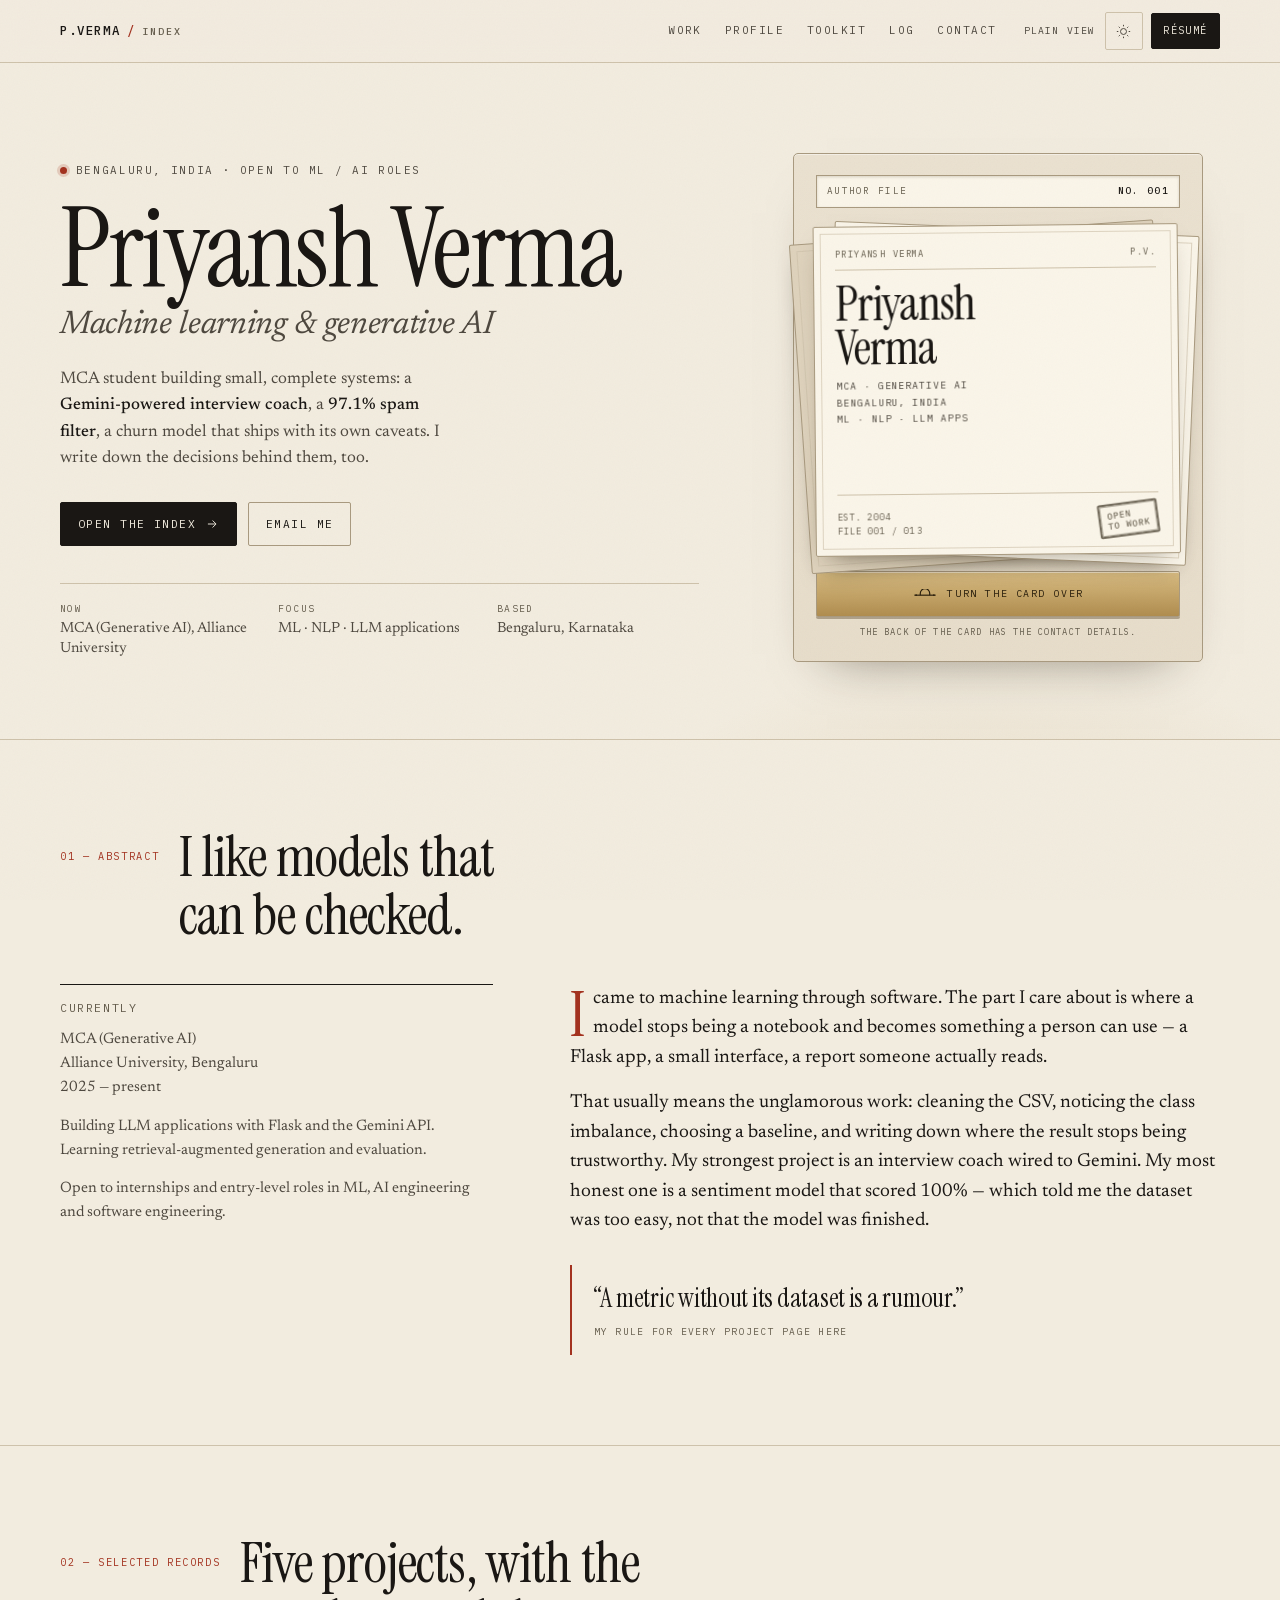
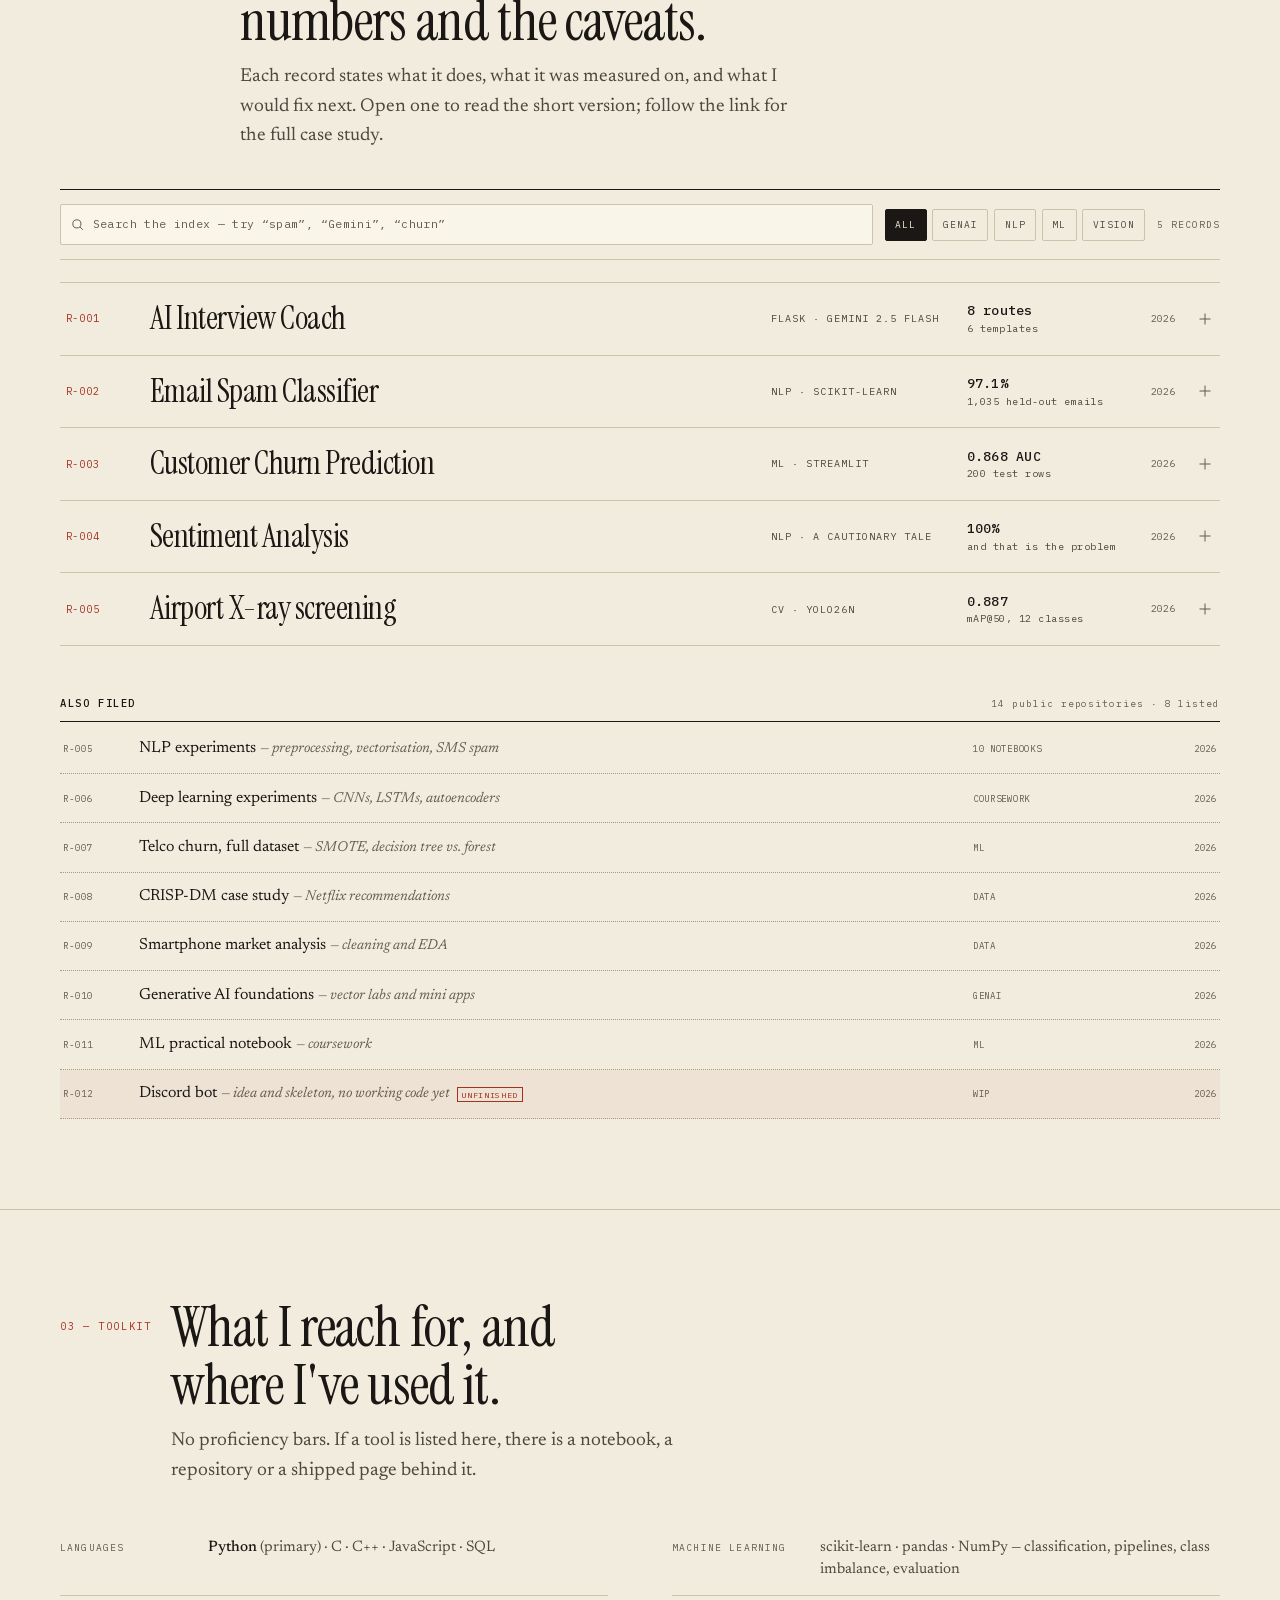
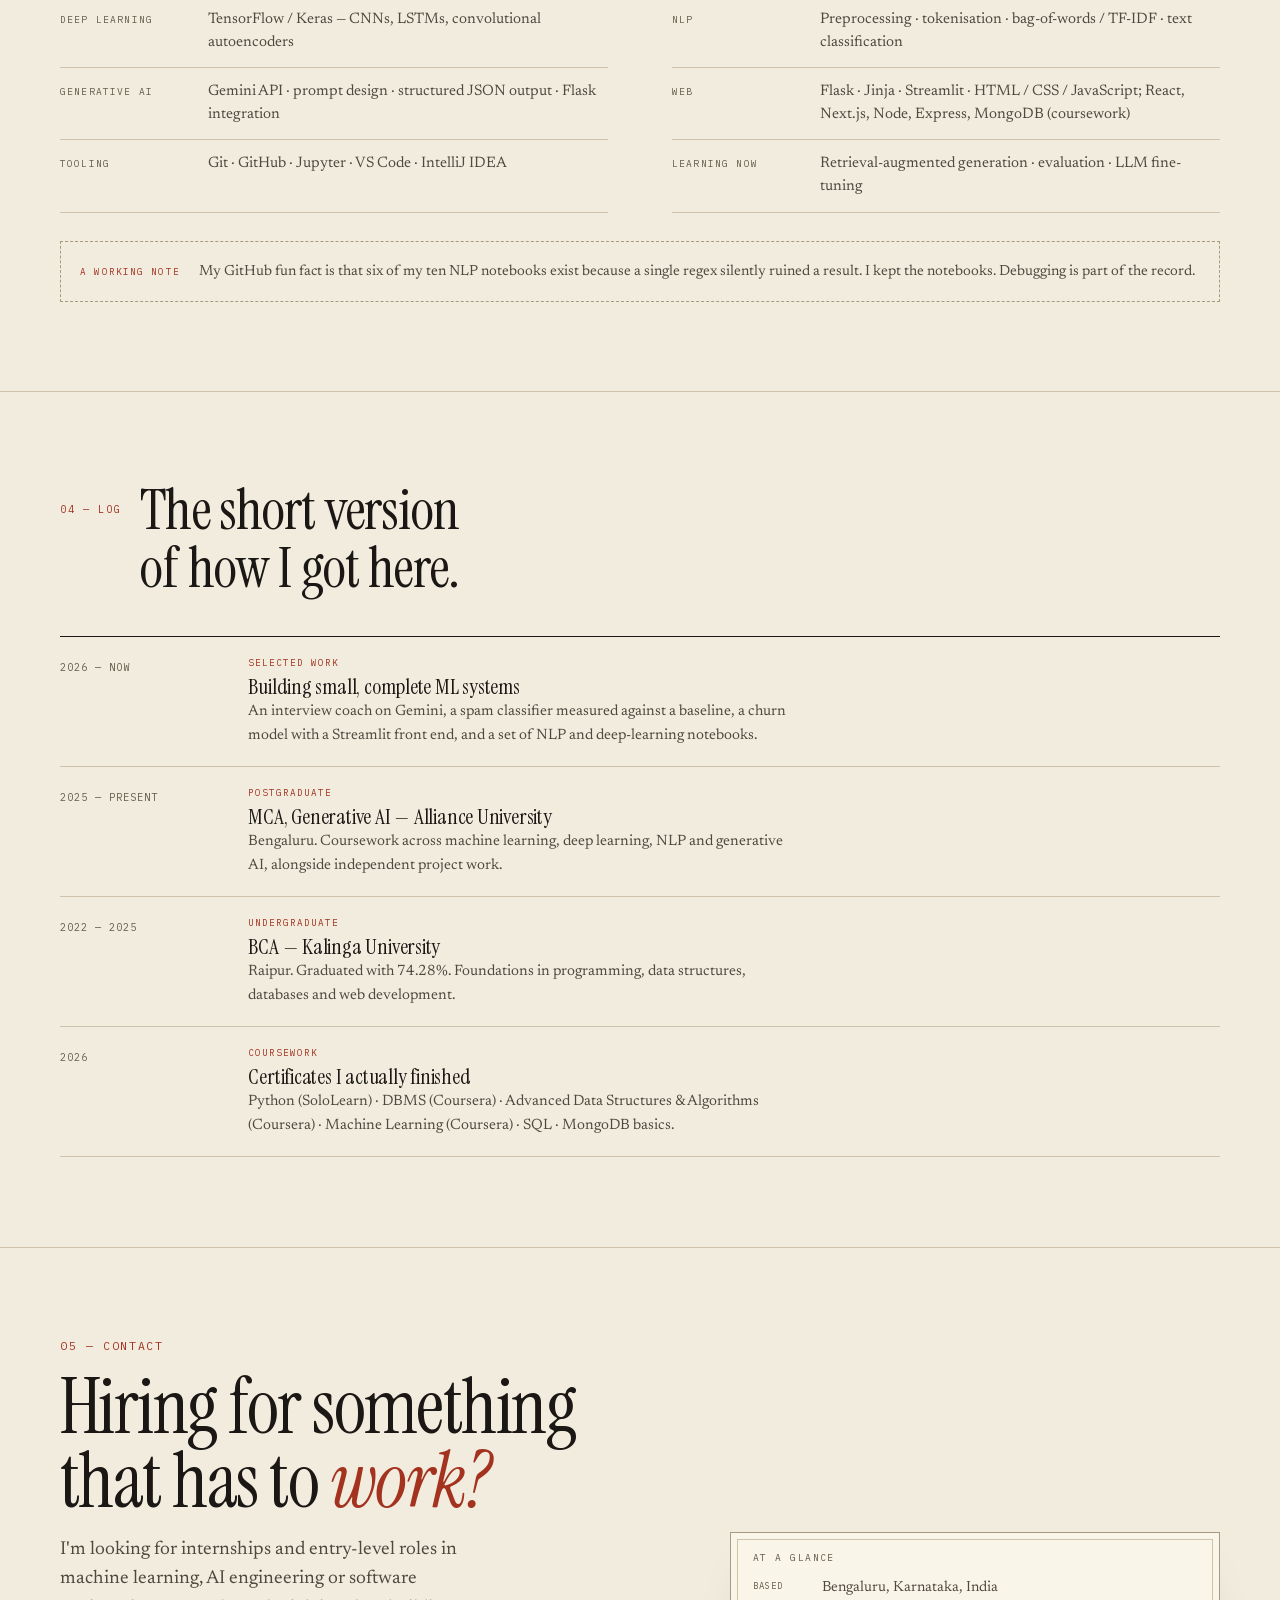
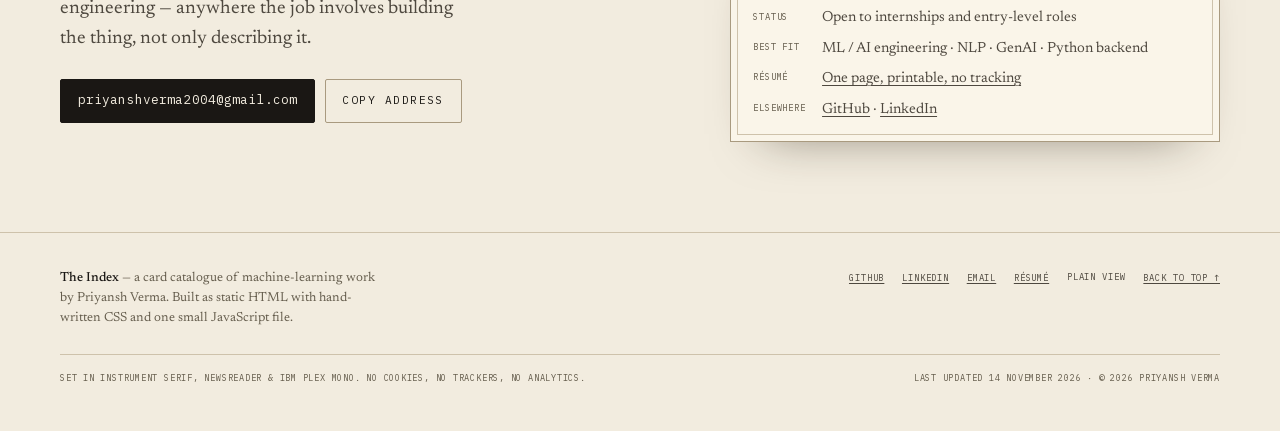
==== index.html @ ed76dad4 "Add R-005: airport X-ray screening case study" ====
<!doctype html>
<html lang="en" data-theme="paper" data-plain="false">
<head>
<meta charset="utf-8">
<meta name="viewport" content="width=device-width, initial-scale=1, viewport-fit=cover">
<title>Priyansh Verma — Machine Learning &amp; Generative AI</title>
<meta name="description" content="Priyansh Verma is an MCA (Generative AI) student in Bengaluru building ML, NLP and LLM applications — with the evidence, the baselines and the caveats.">
<link rel="canonical" href="https://priyanshverma2004.github.io/">
<meta name="robots" content="index,follow,max-image-preview:large">
<meta name="author" content="Priyansh Verma">
<meta name="theme-color" content="#f2ecdf">
<meta name="color-scheme" content="light dark">

<!-- Open Graph -->
<meta property="og:type" content="profile">
<meta property="og:site_name" content="The Index — Priyansh Verma">
<meta property="og:title" content="Priyansh Verma — Machine Learning &amp; Generative AI">
<meta property="og:description" content="An MCA (GenAI) student in Bengaluru building ML, NLP, CV and LLM applications. Five projects, with the numbers and the caveats.">
<meta property="og:url" content="https://priyanshverma2004.github.io/">
<meta property="og:image" content="https://priyanshverma2004.github.io/assets/img/og.png">
<meta property="og:image:width" content="1200">
<meta property="og:image:height" content="630">
<meta property="og:image:alt" content="A cream index card reading Priyansh Verma, machine learning and generative AI, with a red OPEN TO WORK stamp.">
<meta property="og:locale" content="en_IN">
<meta property="profile:first_name" content="Priyansh">
<meta property="profile:last_name" content="Verma">

<!-- Twitter -->
<meta name="twitter:card" content="summary_large_image">
<meta name="twitter:title" content="Priyansh Verma — Machine Learning &amp; Generative AI">
<meta name="twitter:description" content="An MCA (GenAI) student in Bengaluru building ML, NLP, CV and LLM applications. Five projects, with the numbers and the caveats.">
<meta name="twitter:image" content="https://priyanshverma2004.github.io/assets/img/og.png">
<meta name="twitter:image:alt" content="A cream index card reading Priyansh Verma, machine learning and generative AI, with a red OPEN TO WORK stamp.">

<link rel="icon" href="/favicon.svg" type="image/svg+xml">
<link rel="icon" href="/favicon.ico" sizes="32x32">
<link rel="apple-touch-icon" href="/assets/img/apple-touch-icon.png">
<link rel="manifest" href="/site.webmanifest">
<link rel="preload" href="/assets/fonts/instrument-serif.woff2" as="font" type="font/woff2" crossorigin>
<link rel="preload" href="/assets/fonts/newsreader.woff2" as="font" type="font/woff2" crossorigin>
<link rel="stylesheet" href="/assets/css/archive.css">

<script type="application/ld+json">
{
  "@context": "https://schema.org",
  "@graph": [
    {
      "@type": "Person",
      "@id": "https://priyanshverma2004.github.io/#person",
      "name": "Priyansh Verma",
      "givenName": "Priyansh",
      "familyName": "Verma",
      "url": "https://priyanshverma2004.github.io/",
      "image": "https://priyanshverma2004.github.io/assets/img/og.png",
      "email": "mailto:priyanshverma2004@gmail.com",
      "jobTitle": "Machine Learning & Generative AI Student",
      "description": "MCA (Generative AI) student at Alliance University, Bengaluru, building machine learning, NLP and LLM applications.",
      "address": {"@type": "PostalAddress", "addressLocality": "Bengaluru", "addressRegion": "Karnataka", "addressCountry": "IN"},
      "alumniOf": [
        {"@type": "CollegeOrUniversity", "name": "Alliance University"},
        {"@type": "CollegeOrUniversity", "name": "Kalinga University"}
      ],
      "knowsAbout": ["Machine Learning", "Deep Learning", "Natural Language Processing", "Generative AI", "Python", "Flask", "scikit-learn"],
      "sameAs": [
        "https://github.com/priyanshverma2004",
        "https://www.linkedin.com/in/priyansh-verma-7173572aa/"
      ]
    },
    {
      "@type": "WebSite",
      "@id": "https://priyanshverma2004.github.io/#website",
      "url": "https://priyanshverma2004.github.io/",
      "name": "The Index — Priyansh Verma",
      "description": "A card-catalogue portfolio of machine learning work by Priyansh Verma.",
      "publisher": {"@id": "https://priyanshverma2004.github.io/#person"},
      "inLanguage": "en"
    }
  ]
}
</script>
<script>
/* Open at the top. Two things used to drag a reload halfway down the page:
   the browser restoring the previous scroll position, and a leftover #work
   hash from an earlier nav click. Section anchors are navigation, not
   destinations, so the hash is dropped before first paint and scroll
   restoration is handed to us. Runs in <head> so nothing flashes. */
(function () {
  var h = window.history;
  try { if ("scrollRestoration" in h) h.scrollRestoration = "manual"; } catch (e) {}
  try {
    if (window.location.hash) h.replaceState(h.state, "", window.location.pathname + window.location.search);
  } catch (e) {}
})();
document.documentElement.classList.add('js');
</script>
</head>
<body>
<a class="skip" href="#main">Skip to content</a>
<div class="progress" aria-hidden="true"><span></span></div>

<header class="topbar">
  <div class="wrap topbar__inner">
    <a class="brand" href="/" aria-label="Priyansh Verma — home">
      <b>P.VERMA</b><span>/</span><small>INDEX</small>
    </a>
    <nav id="site-nav" aria-label="Primary">
      <a href="#work">Work</a>
      <a href="#about">Profile</a>
      <a href="#toolkit">Toolkit</a>
      <a href="#log">Log</a>
      <a href="#contact">Contact</a>
    </nav>
    <div class="topbar__actions">
      <button class="mode mono" type="button" data-plain-toggle aria-pressed="false" title="Plain, recruiter-friendly view">
        <span class="mode__label">Plain view</span>
      </button>
      <button class="iconbtn" type="button" data-theme-toggle aria-pressed="false" aria-label="Turn the lights off" title="Lights off">
        <svg viewBox="0 0 24 24" fill="none" stroke="currentColor" stroke-width="1.4" aria-hidden="true"><circle cx="12" cy="12" r="4.2"/><path d="M12 2.6v2.1M12 19.3v2.1M2.6 12h2.1M19.3 12h2.1M5.3 5.3l1.5 1.5M17.2 17.2l1.5 1.5M18.7 5.3l-1.5 1.5M6.8 17.2l-1.5 1.5"/></svg>
      </button>
      <a class="btn btn--sm" href="/resume/">Résumé</a>
      <button class="menu" type="button" aria-expanded="false" aria-controls="site-nav" aria-label="Open menu"><span></span></button>
    </div>
  </div>
</header>

<div class="plain-banner" role="status">
  <div class="wrap">
    <span>Plain view — decoration off, every record expanded.</span>
    <button type="button" data-plain-off>Back to the archive</button>
  </div>
</div>

<main id="main">

  <!-- ================= HERO ================= -->
  <section class="hero" aria-labelledby="hero-title">
    <div class="wrap hero__grid">
      <div class="hero__copy">
        <p class="eyebrow"><span class="dot" aria-hidden="true"></span>Bengaluru, India · Open to ML / AI roles</p>
        <h1 id="hero-title">
          <span class="h1__name">Priyansh Verma</span>
          <span class="h1__role">Machine learning &amp; generative AI</span>
        </h1>
        <p class="lede">MCA student building small, complete systems: a <b>Gemini-powered interview coach</b>, a <b>97.1% spam filter</b>, a churn model that ships with its own caveats. I write down the decisions behind them, too.</p>
        <div class="hero__cta">
          <a class="btn" href="#work">Open the index
            <svg viewBox="0 0 24 24" fill="none" stroke="currentColor" stroke-width="1.6" aria-hidden="true"><path d="M5 12h13M13 6l6 6-6 6"/></svg>
          </a>
          <a class="btn btn--ghost" href="mailto:priyanshverma2004@gmail.com">Email me</a>
        </div>
        <ul class="hero__facts">
          <li><span>Now</span>MCA (Generative AI), Alliance University</li>
          <li><span>Focus</span>ML · NLP · LLM applications</li>
          <li><span>Based</span>Bengaluru, Karnataka</li>
        </ul>
      </div>

      <div class="cabinet" data-drawer data-open="false">
        <div class="cabinet__label"><span>AUTHOR FILE</span><b>NO. 001</b></div>
        <button class="cabinet__handle" type="button" aria-expanded="false" aria-controls="card-back">
          <svg viewBox="0 0 44 12" fill="none" stroke="currentColor" stroke-width="2" aria-hidden="true"><path d="M4 8h36"/><circle cx="7" cy="8" r="1.4" fill="currentColor" stroke="none"/><circle cx="37" cy="8" r="1.4" fill="currentColor" stroke="none"/><path d="M14 8V5a8 8 0 0 1 16 0v3"/></svg>
          <span class="cabinet__handle-text">Turn the card over</span>
        </button>
        <div class="cards">
          <div class="card card--back" aria-hidden="true"></div>
          <div class="card card--mid" aria-hidden="true"></div>
          <article class="card card--front">
            <div class="card__flip">
              <div class="card__face card__face--front" aria-hidden="true">
                <div class="card__head"><span>PRIYANSH VERMA</span><span>P.V.</span></div>
                <div class="card__name">Priyansh<br>Verma</div>
                <div class="card__meta">MCA · Generative AI<br>Bengaluru, India<br>ML · NLP · LLM apps</div>
                <div class="card__foot">
                  <span>EST. 2004<br>FILE 001 / 013</span>
                  <span class="stamp">OPEN<br>TO WORK</span>
                </div>
              </div>
              <div class="card__face card__face--back" id="card-back" role="group" aria-label="Contact details" inert>
                <div class="card__head"><span>REVERSE SIDE</span><span>NO. 001</span></div>
                <p class="card__back-title">Say hello.</p>
                <ul class="card__back-list">
                  <li><span>Email</span><a href="mailto:priyanshverma2004@gmail.com">priyanshverma2004@gmail.com</a></li>
                  <li><span>GitHub</span><a href="https://github.com/priyanshverma2004" target="_blank" rel="noopener">github.com/priyanshverma2004</a></li>
                  <li><span>LinkedIn</span><a href="https://www.linkedin.com/in/priyansh-verma-7173572aa/" target="_blank" rel="noopener">in/priyansh-verma</a></li>
                  <li><span>Résumé</span><a href="/resume/">One page, printable</a></li>
                </ul>
                <div class="card__foot">
                  <span>BENGALURU · INDIA<br>FILE 001 / 013</span>
                  <span class="stamp">OPEN<br>TO WORK</span>
                </div>
              </div>
            </div>
          </article>
        </div>
        <p class="cabinet__hint">The back of the card has the contact details.</p>
      </div>
    </div>
  </section>

  <!-- ================= ABSTRACT ================= -->
  <section class="section" id="about" aria-labelledby="about-title">
    <div class="wrap">
      <div class="section__head">
        <p class="kicker">01 — Abstract</p>
        <div>
          <h2 id="about-title">I like models that can be checked.</h2>
        </div>
      </div>
      <div class="abstract">
        <div class="abstract__aside">
          <span class="mono">Currently</span>
          <p>MCA (Generative AI)<br>Alliance University, Bengaluru<br>2025 — present</p>
          <p style="margin-top:.9rem">Building LLM applications with Flask and the Gemini API. Learning retrieval-augmented generation and evaluation.</p>
          <p style="margin-top:.9rem">Open to internships and entry-level roles in ML, AI engineering and software engineering.</p>
        </div>
        <div class="prose">
          <p class="drop">I came to machine learning through software. The part I care about is where a model stops being a notebook and becomes something a person can use — a Flask app, a small interface, a report someone actually reads.</p>
          <p>That usually means the unglamorous work: cleaning the CSV, noticing the class imbalance, choosing a baseline, and writing down where the result stops being trustworthy. My strongest project is an interview coach wired to Gemini. My most honest one is a sentiment model that scored 100% — which told me the dataset was too easy, not that the model was finished.</p>
          <blockquote class="pull">“A metric without its dataset is a rumour.”<cite>My rule for every project page here</cite></blockquote>
        </div>
      </div>
    </div>
  </section>

  <!-- ================= WORK ================= -->
  <section class="section" id="work" aria-labelledby="work-title">
    <div class="wrap">
      <div class="section__head">
        <p class="kicker">02 — Selected records</p>
        <div>
          <h2 id="work-title">Five projects, with the numbers and the caveats.</h2>
          <p>Each record states what it does, what it was measured on, and what I would fix next. Open one to read the short version; follow the link for the full case study.</p>
        </div>
      </div>

      <div class="index-tools" data-tools>
        <label class="search">
          <svg viewBox="0 0 24 24" fill="none" stroke="currentColor" stroke-width="1.6" aria-hidden="true"><circle cx="11" cy="11" r="6.5"/><path d="M16 16l4.5 4.5"/></svg>
          <span class="sr-only">Search the index</span>
          <input type="search" placeholder="Search the index — try “spam”, “Gemini”, “churn”" data-search autocomplete="off">
        </label>
        <div class="chips" role="group" aria-label="Filter records">
          <button class="chip" type="button" data-filter="all" aria-pressed="true">All</button>
          <button class="chip" type="button" data-filter="genai" aria-pressed="false">GenAI</button>
          <button class="chip" type="button" data-filter="nlp" aria-pressed="false">NLP</button>
          <button class="chip" type="button" data-filter="ml" aria-pressed="false">ML</button>
          <button class="chip" type="button" data-filter="vision" aria-pressed="false">Vision</button>
        </div>
        <p class="count" data-count aria-live="polite">4 records</p>
      </div>

      <div class="records">
        <!-- R-001 -->
        <details class="record" id="r-001" data-tags="genai nlp flask python llm gemini">
          <summary>
            <span class="record__no">R-001</span>
            <span class="record__title">AI Interview Coach</span>
            <span class="record__role">Flask · Gemini 2.5 Flash</span>
            <span class="record__metric"><b>8 routes</b>6 templates</span>
            <span class="record__year">2026</span>
            <span class="record__chev" aria-hidden="true"></span>
          </summary>
          <div class="record__body">
            <div class="record__text">
              <p>A mock-interview app that adapts to the role, the job description and the candidate's résumé. Gemini writes the questions, scores each answer on communication, technical accuracy and problem solving, and the app turns the session into a report you can revisit.</p>
              <dl class="spec">
                <dt>Role</dt><dd>Solo build — interface, backend, prompts</dd>
                <dt>Stack</dt><dd>Python · Flask · Gemini API · Jinja · Chart.js</dd>
                <dt>Evidence</dt><dd>8 routes, 6 templates, 4 service modules; each report persisted as JSON</dd>
                <dt>Status</dt><dd>Runs locally with a Gemini key; no public demo</dd>
              </dl>
              <ul class="bullets">
                <li>Kept interview state server-side so a page refresh does not lose the session.</li>
                <li>Added a mock mode that returns canned questions when no API key is present, so the interface can be reviewed without credentials.</li>
                <li>Enforced question order and saved every report to disk — the dashboard is a file listing, not a database.</li>
              </ul>
              <p class="small muted" style="margin-top:.9rem">Honest limitation: flat JSON files do not scale and there is no authentication. It is a complete demo, not a multi-user product.</p>
              <p class="links">
                <a href="https://github.com/priyanshverma2004/interviewer-coach" target="_blank" rel="noopener">Repository <svg viewBox="0 0 24 24" fill="none" stroke="currentColor" stroke-width="1.6" aria-hidden="true"><path d="M7 17L17 7M9 7h8v8"/></svg></a>
                <a href="/work/interviewer-coach/">Full record →</a>
              </p>
            </div>
            <figure class="plate" data-caption="FIG. 01 — SESSION FLOW">
              <svg viewBox="0 0 400 280" aria-hidden="true">
                <rect x="28" y="22" width="344" height="236" rx="3" stroke="currentColor" fill="none"/>
                <path d="M28 54h344" stroke="currentColor"/>
                <circle cx="44" cy="38" r="2.6" fill="currentColor"/><circle cx="54" cy="38" r="2.6" fill="currentColor"/><circle cx="64" cy="38" r="2.6" fill="currentColor"/>
                <rect x="48" y="76" width="186" height="52" rx="2" stroke="currentColor" fill="none"/>
                <path d="M60 90h104M60 101h146M60 112h84" stroke="currentColor"/>
                <rect x="48" y="140" width="186" height="44" rx="2" stroke="currentColor" fill="none" stroke-dasharray="4 4"/>
                <path d="M60 154h128M60 165h96" stroke="currentColor"/>
                <rect x="48" y="196" width="86" height="26" rx="2" fill="currentColor" opacity=".9"/>
                <text x="61" y="213" font-size="7" fill="#f2ecdf" stroke="none">NEXT Q →</text>
                <path d="M254 76v146" stroke="currentColor" stroke-dasharray="2 4"/>
                <text x="268" y="84" font-size="7" stroke="none">SCORE</text>
                <rect x="268" y="94" width="82" height="8" fill="currentColor" opacity=".18"/>
                <rect x="268" y="94" width="60" height="8" fill="currentColor"/>
                <rect x="268" y="112" width="82" height="8" fill="currentColor" opacity=".18"/>
                <rect x="268" y="112" width="44" height="8" fill="currentColor"/>
                <rect x="268" y="130" width="82" height="8" fill="currentColor" opacity=".18"/>
                <rect x="268" y="130" width="70" height="8" fill="currentColor"/>
                <text x="268" y="170" font-size="22" font-family="Georgia,serif" stroke="none">78<tspan font-size="9" font-family="monospace"> / 100</tspan></text>
                <text x="268" y="190" font-size="5.4" stroke="none">COMMUNICATION · TECHNICAL · LOGIC</text>
                <path d="M268 204h82" stroke="currentColor"/>
                <text x="268" y="220" font-size="6" stroke="none">REPORT SAVED AS JSON</text>
              </svg>
            </figure>
          </div>
        </details>

        <!-- R-002 -->
        <details class="record" id="r-002" data-tags="nlp ml python scikit-learn text classification">
          <summary>
            <span class="record__no">R-002</span>
            <span class="record__title">Email Spam Classifier</span>
            <span class="record__role">NLP · scikit-learn</span>
            <span class="record__metric"><b>97.1%</b>1,035 held-out emails</span>
            <span class="record__year">2026</span>
            <span class="record__chev" aria-hidden="true"></span>
          </summary>
          <div class="record__body">
            <div class="record__text">
              <p>A text classifier that separates ham from spam with a bag-of-words representation and Multinomial Naive Bayes. The interesting part was not the model; it was measuring it against a baseline and reporting the class that matters.</p>
              <dl class="spec">
                <dt>Data</dt><dd>5,171 labelled emails — 3,672 ham, 1,499 spam</dd>
                <dt>Split</dt><dd>80 / 20 at random_state 42 — 1,035 emails held out</dd>
                <dt>Baseline</dt><dd>Predict the majority class: 71.7% (742 / 1,035)</dd>
                <dt>Result</dt><dd>97.1% accuracy; spam precision 0.95, recall 0.95, F1 0.95</dd>
              </dl>
              <ul class="bullets">
                <li>Kept the model deliberately simple, so a later TF-IDF or SVM version has something real to beat.</li>
                <li>Reported per-class precision and recall, because missing spam and flagging a genuine email have different costs.</li>
                <li>Noted the dataset's Enron-era vocabulary: this model learned 2001 spam, not 2026 spam.</li>
              </ul>
              <p class="links">
                <a href="https://github.com/priyanshverma2004/email_spam" target="_blank" rel="noopener">Repository <svg viewBox="0 0 24 24" fill="none" stroke="currentColor" stroke-width="1.6" aria-hidden="true"><path d="M7 17L17 7M9 7h8v8"/></svg></a>
                <a href="/work/email-spam/">Full record →</a>
              </p>
            </div>
            <figure class="plate" data-caption="FIG. 02 — CONFUSION, IN ONE PAGE">
              <svg viewBox="0 0 400 280" aria-hidden="true">
                <rect x="40" y="62" width="168" height="132" rx="2" stroke="currentColor" fill="none"/>
                <path d="M40 62l84 62 84-62" stroke="currentColor" fill="none"/>
                <path d="M40 194l64-50M208 194l-64-50" stroke="currentColor" opacity=".45"/>
                <circle cx="278" cy="76" r="36" stroke="currentColor" fill="none" stroke-dasharray="3 3"/>
                <text x="278" y="74" font-size="15" font-family="Georgia,serif" text-anchor="middle" stroke="none">97.1%</text>
                <text x="278" y="88" font-size="5.5" text-anchor="middle" stroke="none">ACCURACY</text>
                <text x="232" y="138" font-size="6" text-anchor="start" stroke="none">BASELINE 71.0</text>
                <rect x="232" y="148" width="68" height="5" fill="currentColor" opacity=".2"/>
                <rect x="232" y="148" width="48" height="5" fill="currentColor"/>
                <text x="232" y="170" font-size="6" stroke="none">HAM F1 .98</text>
                <rect x="232" y="178" width="68" height="5" fill="currentColor" opacity=".2"/>
                <rect x="232" y="178" width="46" height="5" fill="currentColor"/>
                <text x="232" y="200" font-size="6" stroke="none">SPAM F1 .95</text>
                <text x="40" y="32" font-size="7" stroke="none">5,171 EMAILS · 1,035 HELD OUT</text>
                <path d="M40 222h168" stroke="currentColor"/>
                <text x="40" y="240" font-size="5.6" stroke="none">COUNTVECTORIZER → MULTINOMIAL NB</text>
              </svg>
            </figure>
          </div>
        </details>

        <!-- R-003 -->
        <details class="record" id="r-003" data-tags="ml python scikit-learn streamlit data churn">
          <summary>
            <span class="record__no">R-003</span>
            <span class="record__title">Customer Churn Prediction</span>
            <span class="record__role">ML · Streamlit</span>
            <span class="record__metric"><b>0.868 AUC</b>200 test rows</span>
            <span class="record__year">2026</span>
            <span class="record__chev" aria-hidden="true"></span>
          </summary>
          <div class="record__body">
            <div class="record__text">
              <p>A churn classifier with a small Streamlit front end: ten customer fields in, churn probability out. I compared a linear baseline with a random forest and selected on ROC-AUC, because the classes are not balanced.</p>
              <dl class="spec">
                <dt>Data</dt><dd>1,000 Telco-format customer records</dd>
                <dt>Models</dt><dd>Logistic regression vs. random forest (200 trees, max depth 10)</dd>
                <dt>Test</dt><dd>200 held-out rows, 20% split</dd>
                <dt>Result</dt><dd>Random forest 0.868 ROC-AUC, 0.79 accuracy; logistic 0.859</dd>
              </dl>
              <ul class="bullets">
                <li>Wrapped preprocessing and model in one scikit-learn Pipeline, so training and serving cannot drift apart.</li>
                <li>Chose AUC over accuracy because a model that always predicts “stays” can still look plausible.</li>
                <li>Kept the caveat visible: 200 test rows means the interval around that AUC is wide.</li>
              </ul>
              <p class="links">
                <a href="https://github.com/priyanshverma2004/Custo_churn_pred_prj" target="_blank" rel="noopener">Repository <svg viewBox="0 0 24 24" fill="none" stroke="currentColor" stroke-width="1.6" aria-hidden="true"><path d="M7 17L17 7M9 7h8v8"/></svg></a>
                <a href="/work/churn/">Full record →</a>
              </p>
            </div>
            <figure class="plate" data-caption="FIG. 03 — WHO LEAVES">
              <svg viewBox="0 0 400 280" aria-hidden="true">
                <text x="28" y="30" font-size="6.5" stroke="none">TENURE → CHURN RISK</text>
                <path d="M40 204h310M40 204V70" stroke="currentColor"/>
                <path d="M40 96c62 6 78 28 104 54s48 30 76 34 72 8 118 16" stroke="currentColor" fill="none" stroke-dasharray="4 4"/>
                <path d="M40 110c58 10 92 34 118 54s66 22 118 24 70 2 74 2" stroke="currentColor" fill="none"/>
                <g>
                  <circle cx="94" cy="132" r="10" stroke="currentColor" fill="none"/><path d="M80 158c2-10 7-14 14-14s12 4 14 14" stroke="currentColor" fill="none"/>
                  <circle cx="152" cy="132" r="10" stroke="currentColor" fill="none"/><path d="M138 158c2-10 7-14 14-14s12 4 14 14" stroke="currentColor" fill="none"/>
                  <circle cx="210" cy="132" r="10" stroke="currentColor" fill="none"/><path d="M196 158c2-10 7-14 14-14s12 4 14 14" stroke="currentColor" fill="none"/>
                  <circle cx="278" cy="132" r="10" stroke="currentColor" fill="none" stroke-dasharray="3 3"/><path d="M264 158c2-10 7-14 14-14s12 4 14 14" stroke="currentColor" fill="none" stroke-dasharray="3 3"/>
                  <path d="M292 118l18-16" stroke="currentColor"/>
                  <text x="306" y="100" font-size="6" stroke="none">CHURN</text>
                </g>
                <rect x="40" y="224" width="120" height="26" fill="currentColor" opacity=".08"/>
                <text x="50" y="240" font-size="7" stroke="none">AUC 0.868</text>
                <text x="174" y="240" font-size="6" stroke="none">RANDOM FOREST · N=200</text>
              </svg>
            </figure>
          </div>
        </details>

        <!-- R-004 -->
        <details class="record" id="r-004" data-tags="nlp ml python streamlit sentiment">
          <summary>
            <span class="record__no">R-004</span>
            <span class="record__title">Sentiment Analysis</span>
            <span class="record__role">NLP · a cautionary tale</span>
            <span class="record__metric"><b>100%</b>and that is the problem</span>
            <span class="record__year">2026</span>
            <span class="record__chev" aria-hidden="true"></span>
          </summary>
          <div class="record__body">
            <div class="record__text">
              <p>A sentiment classifier trained on 1,000 synthetic reviews. Logistic regression and Naive Bayes both scored 100% on the held-out set. That result is the most useful thing in the repository: it says the dataset was too easy, not that the model is finished.</p>
              <dl class="spec">
                <dt>Data</dt><dd>1,000 synthetic positive / negative reviews</dd>
                <dt>Models</dt><dd>Logistic regression and Multinomial Naive Bayes</dd>
                <dt>Result</dt><dd>1.00 accuracy for both on 200 test rows</dd>
                <dt>Read</dt><dd>A suspicious score — likely template overlap between splits</dd>
              </dl>
              <ul class="bullets">
                <li>Published the result as-is instead of quietly replacing it with a friendlier number.</li>
                <li>Wrote down the next check: a harder, real review set with neutral examples and negation.</li>
                <li>Kept the Streamlit demo small so the model can be swapped in one file.</li>
              </ul>
              <p class="links">
                <a href="https://github.com/priyanshverma2004/Sentiment_Analysis_prj" target="_blank" rel="noopener">Repository <svg viewBox="0 0 24 24" fill="none" stroke="currentColor" stroke-width="1.6" aria-hidden="true"><path d="M7 17L17 7M9 7h8v8"/></svg></a>
              </p>
            </div>
            <figure class="plate" data-caption="FIG. 04 — TOO GOOD TO BE TRUE">
              <svg viewBox="0 0 400 280" aria-hidden="true">
                <path d="M34 62h170a10 10 0 0 1 10 10v62a10 10 0 0 1-10 10H84l-24 20v-20H34a10 10 0 0 1-10-10V72a10 10 0 0 1 10-10Z" stroke="currentColor" fill="none"/>
                <text x="52" y="96" font-size="26" font-family="Georgia,serif" stroke="none">+</text>
                <path d="M80 102h90M80 116h64" stroke="currentColor"/>
                <path d="M236 112h112a10 10 0 0 1 10 10v52a10 10 0 0 1-10 10h-26v18l-22-18h-64a10 10 0 0 1-10-10v-52a10 10 0 0 1 10-10Z" stroke="currentColor" fill="none"/>
                <text x="252" y="146" font-size="26" font-family="Georgia,serif" stroke="none">−</text>
                <path d="M280 152h50M280 166h34" stroke="currentColor"/>
                <path d="M34 214h332" stroke="currentColor"/>
                <text x="34" y="240" font-size="9" font-family="Georgia,serif" stroke="none">1.00 accuracy</text>
                <text x="34" y="258" font-size="6" stroke="none">SYNTHETIC DATA · 200 TEST ROWS · BOTH MODELS</text>
                <text x="300" y="240" font-size="6" stroke="none">SUSPICIOUS</text>
                <path d="M300 246l72 0" stroke="currentColor" stroke-dasharray="2 3"/>
              </svg>
            </figure>
          </div>
        </details>
      </div>

      <p class="small muted" data-empty hidden style="padding:1.2rem 0">No records match that search. <button type="button" data-clear style="text-decoration:underline">Clear it</button>.</p>

      <!-- R-005 -->
      <details class="record" id="r-005" data-tags="ml cv vision yolo pytorch object detection">
        <summary>
          <span class="record__no">R-005</span>
          <span class="record__title">Airport X-ray screening</span>
          <span class="record__role">CV · YOLO26n</span>
          <span class="record__metric"><b>0.887</b>mAP@50, 12 classes</span>
          <span class="record__year">2026</span>
          <span class="record__chev" aria-hidden="true"></span>
        </summary>
        <div class="record__body">
          <div class="record__text">
            <p>A YOLO26n detector for 12 prohibited-item classes in X-ray baggage images, trained twice — once with every augmentation disabled, once with the full policy — so the effect of augmentation is measured instead of assumed.</p>
            <dl class="spec">
              <dt>Data</dt><dd>13,728 X-ray images — 10,982 train / 1,373 val / 1,373 test, 12 classes</dd>
              <dt>Baseline</dt><dd>YOLO26n, 30 epochs, no augmentation: mAP@50 0.796, recall 0.734</dd>
              <dt>Augmented</dt><dd>Same model and epochs, full augmentation: mAP@50 0.887, recall 0.813</dd>
              <dt>Status</dt><dd>Weights and dataset not committed; Streamlit demo runs locally</dd>
            </dl>
            <ul class="bullets">
              <li>Measured the augmentation instead of assuming it: +9.0 mAP@50 and +7.9 recall points on the same validation set.</li>
              <li>Reported per-class numbers honestly: HandCuffs at 0.981 mAP@50, Knife at 0.757 and 0.60 recall.</li>
              <li>Exposed a confidence threshold in the Streamlit app so a screener can trade recall for false alarms without retraining.</li>
            </ul>
            <p class="small muted" style="margin-top:.9rem">Honest limitation: validation metrics only, a batch-size confound (8 vs. 4) between the two runs, a single training run, and no deployed demo. It is a measured improvement on one benchmark, not a deployment case.</p>
            <p class="links">
              <a href="https://github.com/priyanshverma2004/airport-baggage-screening" target="_blank" rel="noopener">Repository <svg viewBox="0 0 24 24" fill="none" stroke="currentColor" stroke-width="1.6" aria-hidden="true"><path d="M7 17L17 7M9 7h8v8"/></svg></a>
              <a href="/work/airport-baggage-screening/">Full record →</a>
            </p>
          </div>
          <figure class="plate" data-caption="FIG. 05 — BASELINE VS. AUGMENTED">
            <svg viewBox="0 0 400 280" aria-hidden="true">
              <rect x="28" y="22" width="344" height="236" rx="3" stroke="currentColor" fill="none"/>
              <path d="M28 54h344" stroke="currentColor"/>
              <circle cx="44" cy="38" r="2.6" fill="currentColor"/><circle cx="54" cy="38" r="2.6" fill="currentColor"/><circle cx="64" cy="38" r="2.6" fill="currentColor"/>
              <text x="40" y="86" font-size="7" stroke="none">mAP@50</text>
              <rect x="40" y="96" width="60" height="12" fill="currentColor" opacity=".25"/>
              <rect x="40" y="96" width="48" height="12" fill="currentColor"/>
              <text x="106" y="106" font-size="7" stroke="none">0.796</text>
              <rect x="40" y="116" width="60" height="12" fill="currentColor" opacity=".25"/>
              <rect x="40" y="116" width="53" height="12" fill="currentColor"/>
              <text x="106" y="126" font-size="7" stroke="none">0.887</text>
              <text x="40" y="150" font-size="7" stroke="none">RECALL</text>
              <rect x="40" y="160" width="60" height="12" fill="currentColor" opacity=".25"/>
              <rect x="40" y="160" width="44" height="12" fill="currentColor"/>
              <text x="106" y="170" font-size="7" stroke="none">0.734</text>
              <rect x="40" y="180" width="60" height="12" fill="currentColor" opacity=".25"/>
              <rect x="40" y="180" width="49" height="12" fill="currentColor"/>
              <text x="106" y="190" font-size="7" stroke="none">0.813</text>
              <text x="200" y="90" font-size="9" font-family="Georgia,serif" stroke="none">+9.0 pts</text>
              <text x="200" y="104" font-size="6" stroke="none">mAP@50</text>
              <text x="200" y="160" font-size="9" font-family="Georgia,serif" stroke="none">+7.9 pts</text>
              <text x="200" y="174" font-size="6" stroke="none">RECALL</text>
              <text x="290" y="90" font-size="7" stroke="none">12 CLASSES</text>
              <text x="290" y="104" font-size="6" stroke="none">GUN · KNIFE · LIGHTER</text>
              <text x="290" y="118" font-size="6" stroke="none">SCISSORS · HAMMER</text>
              <text x="290" y="150" font-size="7" stroke="none">13,728 IMAGES</text>
              <text x="290" y="164" font-size="6" stroke="none">80 / 10 / 10 SPLIT</text>
              <text x="290" y="190" font-size="6" stroke="none">VAL METRICS ONLY</text>
            </svg>
          </figure>
        </div>
      </details>

      <!-- Also filed -->
      <div class="also">
        <div class="also__head">
          <h3>Also filed</h3>
          <span>14 public repositories · 8 listed</span>
        </div>
        <ul class="archive-list">
          <li><a class="archive-row" href="https://github.com/priyanshverma2004/NLP_Exps" target="_blank" rel="noopener">
            <span class="id">R-005</span><span class="name">NLP experiments <em>— preprocessing, vectorisation, SMS spam</em></span><span class="kind">10 notebooks</span><span class="yr">2026</span></a></li>
          <li><a class="archive-row" href="https://github.com/priyanshverma2004/DL_exps-" target="_blank" rel="noopener">
            <span class="id">R-006</span><span class="name">Deep learning experiments <em>— CNNs, LSTMs, autoencoders</em></span><span class="kind">Coursework</span><span class="yr">2026</span></a></li>
          <li><a class="archive-row" href="https://github.com/priyanshverma2004/ML_mini_prj" target="_blank" rel="noopener">
            <span class="id">R-007</span><span class="name">Telco churn, full dataset <em>— SMOTE, decision tree vs. forest</em></span><span class="kind">ML</span><span class="yr">2026</span></a></li>
          <li><a class="archive-row" href="https://github.com/priyanshverma2004/CRISP-DM-Case-Study-on-Netflix-s-Recommendation" target="_blank" rel="noopener">
            <span class="id">R-008</span><span class="name">CRISP-DM case study <em>— Netflix recommendations</em></span><span class="kind">Data</span><span class="yr">2026</span></a></li>
          <li><a class="archive-row" href="https://github.com/priyanshverma2004/Assignment-2-ADS" target="_blank" rel="noopener">
            <span class="id">R-009</span><span class="name">Smartphone market analysis <em>— cleaning and EDA</em></span><span class="kind">Data</span><span class="yr">2026</span></a></li>
          <li><a class="archive-row" href="https://github.com/priyanshverma2004/PriyanshVerma-gen-ai-foundations." target="_blank" rel="noopener">
            <span class="id">R-010</span><span class="name">Generative AI foundations <em>— vector labs and mini apps</em></span><span class="kind">GenAI</span><span class="yr">2026</span></a></li>
          <li><a class="archive-row" href="https://github.com/priyanshverma2004/MLTP" target="_blank" rel="noopener">
            <span class="id">R-011</span><span class="name">ML practical notebook <em>— coursework</em></span><span class="kind">ML</span><span class="yr">2026</span></a></li>
          <li><a class="archive-row archive-row--note" href="https://github.com/priyanshverma2004/Discord_Bot" target="_blank" rel="noopener">
            <span class="id">R-012</span><span class="name">Discord bot <em>— idea and skeleton, no working code yet</em><span class="noteflag">unfinished</span></span><span class="kind">WIP</span><span class="yr">2026</span></a></li>
        </ul>
      </div>
    </div>
  </section>

  <!-- ================= TOOLKIT ================= -->
  <section class="section" id="toolkit" aria-labelledby="toolkit-title">
    <div class="wrap">
      <div class="section__head">
        <p class="kicker">03 — Toolkit</p>
        <div>
          <h2 id="toolkit-title">What I reach for, and where I've used it.</h2>
          <p>No proficiency bars. If a tool is listed here, there is a notebook, a repository or a shipped page behind it.</p>
        </div>
      </div>
      <dl class="toolkit">
        <div class="tool"><dt>Languages</dt><dd><b>Python</b> (primary) · C · C++ · JavaScript · SQL</dd></div>
        <div class="tool"><dt>Machine learning</dt><dd>scikit-learn · pandas · NumPy — classification, pipelines, class imbalance, evaluation</dd></div>
        <div class="tool"><dt>Deep learning</dt><dd>TensorFlow / Keras — CNNs, LSTMs, convolutional autoencoders</dd></div>
        <div class="tool"><dt>NLP</dt><dd>Preprocessing · tokenisation · bag-of-words / TF-IDF · text classification</dd></div>
        <div class="tool"><dt>Generative AI</dt><dd>Gemini API · prompt design · structured JSON output · Flask integration</dd></div>
        <div class="tool"><dt>Web</dt><dd>Flask · Jinja · Streamlit · HTML / CSS / JavaScript; React, Next.js, Node, Express, MongoDB (coursework)</dd></div>
        <div class="tool"><dt>Tooling</dt><dd>Git · GitHub · Jupyter · VS Code · IntelliJ IDEA</dd></div>
        <div class="tool"><dt>Learning now</dt><dd>Retrieval-augmented generation · evaluation · LLM fine-tuning</dd></div>
      </dl>
      <div class="learning">
        <span>A working note</span>
        <p>My GitHub fun fact is that six of my ten NLP notebooks exist because a single regex silently ruined a result. I kept the notebooks. Debugging is part of the record.</p>
      </div>
    </div>
  </section>

  <!-- ================= LOG ================= -->
  <section class="section" id="log" aria-labelledby="log-title">
    <div class="wrap">
      <div class="section__head">
        <p class="kicker">04 — Log</p>
        <div>
          <h2 id="log-title">The short version of how I got here.</h2>
        </div>
      </div>
      <ol class="log">
        <li class="log__item">
          <span class="log__when">2026 — now</span>
          <div class="log__what">
            <span class="where">Selected work</span>
            <h3>Building small, complete ML systems</h3>
            <p>An interview coach on Gemini, a spam classifier measured against a baseline, a churn model with a Streamlit front end, and a set of NLP and deep-learning notebooks.</p>
          </div>
        </li>
        <li class="log__item">
          <span class="log__when">2025 — present</span>
          <div class="log__what">
            <span class="where">Postgraduate</span>
            <h3>MCA, Generative AI — Alliance University</h3>
            <p>Bengaluru. Coursework across machine learning, deep learning, NLP and generative AI, alongside independent project work.</p>
          </div>
        </li>
        <li class="log__item">
          <span class="log__when">2022 — 2025</span>
          <div class="log__what">
            <span class="where">Undergraduate</span>
            <h3>BCA — Kalinga University</h3>
            <p>Raipur. Graduated with 74.28%. Foundations in programming, data structures, databases and web development.</p>
          </div>
        </li>
        <li class="log__item">
          <span class="log__when">2026</span>
          <div class="log__what">
            <span class="where">Coursework</span>
            <h3>Certificates I actually finished</h3>
            <p>Python (SoloLearn) · DBMS (Coursera) · Advanced Data Structures &amp; Algorithms (Coursera) · Machine Learning (Coursera) · SQL · MongoDB basics.</p>
          </div>
        </li>
      </ol>
    </div>
  </section>

  <!-- ================= CONTACT ================= -->
  <section class="section contact" id="contact" aria-labelledby="contact-title">
    <div class="wrap contact__grid">
      <div>
        <p class="kicker mono" style="color:var(--stamp);margin-bottom:1rem">05 — Contact</p>
        <h2 id="contact-title">Hiring for something that has to <em>work?</em></h2>
        <div class="contact__body">
          <p>I'm looking for internships and entry-level roles in machine learning, AI engineering or software engineering — anywhere the job involves building the thing, not only describing it.</p>
        </div>
        <div class="contact__links">
          <a class="btn btn--mail" href="mailto:priyanshverma2004@gmail.com">priyanshverma2004@gmail.com</a>
          <button class="btn btn--ghost" type="button" data-copy="priyanshverma2004@gmail.com">Copy address</button>
        </div>
        <p class="copied" data-copy-status aria-live="polite" style="margin-top:.6rem"></p>
      </div>
      <div class="contact__card">
        <h3>At a glance</h3>
        <dl>
          <dt>Based</dt><dd>Bengaluru, Karnataka, India</dd>
          <dt>Status</dt><dd>Open to internships and entry-level roles</dd>
          <dt>Best fit</dt><dd>ML / AI engineering · NLP · GenAI · Python backend</dd>
          <dt>Résumé</dt><dd><a href="/resume/">One page, printable, no tracking</a></dd>
          <dt>Elsewhere</dt><dd><a href="https://github.com/priyanshverma2004" target="_blank" rel="noopener">GitHub</a> · <a href="https://www.linkedin.com/in/priyansh-verma-7173572aa/" target="_blank" rel="noopener">LinkedIn</a></dd>
        </dl>
      </div>
    </div>
  </section>
</main>

<footer class="footer">
  <div class="wrap">
    <div class="footer__grid">
      <p><b style="font-weight:500;color:var(--ink)">The Index</b> — a card catalogue of machine-learning work by Priyansh Verma. Built as static HTML with hand-written CSS and one small JavaScript file.</p>
      <div class="footer__meta">
        <a href="https://github.com/priyanshverma2004" target="_blank" rel="noopener">GitHub</a>
        <a href="https://www.linkedin.com/in/priyansh-verma-7173572aa/" target="_blank" rel="noopener">LinkedIn</a>
        <a href="mailto:priyanshverma2004@gmail.com">Email</a>
        <a href="/resume/">Résumé</a>
        <button type="button" data-plain-toggle aria-pressed="false">Plain view</button>
        <a href="#main">Back to top ↑</a>
      </div>
    </div>
    <div class="colophon">
      <span>Set in Instrument Serif, Newsreader &amp; IBM Plex Mono. No cookies, no trackers, no analytics.</span>
      <span>Last updated 14 November 2026 · © 2026 Priyansh Verma</span>
    </div>
  </div>
</footer>

<script src="/assets/js/archive.js" defer></script>
</body>
</html>
---- assets/css/archive.css ----
/* ==========================================================================
   THE INDEX — Priyansh Verma
   A card-catalogue portfolio. Static HTML, no build step.
   ========================================================================== */

/* ---------- Fonts (self-hosted, latin subset) ---------- */
@font-face{font-family:"Instrument Serif";src:url("../fonts/instrument-serif.woff2") format("woff2");font-weight:400;font-style:normal;font-display:swap}
@font-face{font-family:"Instrument Serif";src:url("../fonts/instrument-serif-italic.woff2") format("woff2");font-weight:400;font-style:italic;font-display:swap}
@font-face{font-family:"Newsreader";src:url("../fonts/newsreader.woff2") format("woff2");font-weight:400 500;font-style:normal;font-display:swap}
@font-face{font-family:"Newsreader";src:url("../fonts/newsreader-italic.woff2") format("woff2");font-weight:400;font-style:italic;font-display:swap}
@font-face{font-family:"IBM Plex Mono";src:url("../fonts/plex-mono-400.woff2") format("woff2");font-weight:400;font-style:normal;font-display:swap}
@font-face{font-family:"IBM Plex Mono";src:url("../fonts/plex-mono-500.woff2") format("woff2");font-weight:500;font-style:normal;font-display:swap}

/* ---------- Tokens ---------- */
:root{
  --paper:#f2ecdf;
  --paper-2:#eae1d0;
  --paper-3:#dfd3bd;
  --card:#faf5e9;
  --ink:#1a1714;
  --ink-2:#4e483f;
  --ink-3:#655d4d;
  --rule:#cec2ab;
  --rule-strong:#a99a7f;
  --stamp:#a3321f;
  --stamp-soft:#c0553f;
  --tab:#2f4a3b;
  --brass:#b08d4f;
  --brass-hi:#d9bd82;
  --shadow:0 26px 50px -34px rgba(43,33,18,.55);
  --shadow-lg:0 48px 90px -50px rgba(43,33,18,.65);
  --serif:"Instrument Serif",Georgia,"Times New Roman",serif;
  --body:"Newsreader",Georgia,"Times New Roman",serif;
  --mono:"IBM Plex Mono",ui-monospace,SFMono-Regular,Menlo,monospace;
  --wrap:1160px;
  --gutter:clamp(1.15rem,4vw,2.75rem);
  --ease:cubic-bezier(.2,.7,.2,1);
}

[data-theme="night"]{
  --paper:#161411;
  --paper-2:#1d1a16;
  --paper-3:#272219;
  --card:#211d18;
  --ink:#f0e8d8;
  --ink-2:#c0b5a2;
  --ink-3:#9c9180;
  --rule:#3b352b;
  --rule-strong:#5b5141;
  --stamp:#e06a4f;
  --stamp-soft:#c9563e;
  --tab:#8fb69d;
  --brass:#a9864a;
  --brass-hi:#c9ab72;
  --shadow:0 26px 50px -34px rgba(0,0,0,.8);
  --shadow-lg:0 48px 90px -50px rgba(0,0,0,.9);
}

/* ---------- Reset ---------- */
*,*::before,*::after{box-sizing:border-box}
*{margin:0}
html{-webkit-text-size-adjust:100%;scroll-behavior:smooth}
body{
  min-height:100vh;
  background:var(--paper);
  color:var(--ink);
  font-family:var(--body);
  font-size:clamp(1.02rem,.55vw + .88rem,1.17rem);
  line-height:1.58;
  font-optical-sizing:auto;
  text-rendering:optimizeLegibility;
  -webkit-font-smoothing:antialiased;
  overflow-x:hidden;
}
img,svg{display:block;max-width:100%}
button,input{font:inherit;color:inherit}
button{background:none;border:0;cursor:pointer}
a{color:inherit;text-decoration-thickness:.06em;text-underline-offset:.18em}
a:hover{text-decoration-color:var(--stamp)}
:target{scroll-margin-top:6rem}

[data-theme="night"] .stamp{color:#ef8a6e;opacity:1}
::selection{background:var(--stamp);color:var(--paper)}

/* paper grain */
body::before{
  content:"";position:fixed;inset:0;z-index:9999;pointer-events:none;
  opacity:.035;mix-blend-mode:multiply;
  background-image:url("data:image/svg+xml,%3Csvg xmlns='http://www.w3.org/2000/svg' width='180' height='180'%3E%3Cfilter id='n'%3E%3CfeTurbulence type='fractalNoise' baseFrequency='.82' numOctaves='3' stitchTiles='stitch'/%3E%3C/filter%3E%3Crect width='100%25' height='100%25' filter='url(%23n)'/%3E%3C/svg%3E");
}
[data-theme="night"] body::before{mix-blend-mode:screen;opacity:.045}

/* ---------- Type ---------- */
h1,h2,h3,h4{font-weight:400;line-height:1.02;text-wrap:balance}
h2{font-family:var(--serif);font-size:clamp(2.15rem,4.6vw,3.55rem);letter-spacing:-.015em}
h3{font-family:var(--serif);font-size:clamp(1.5rem,2.4vw,1.95rem);letter-spacing:-.01em}
p{text-wrap:pretty}
.display{font-family:var(--serif);font-weight:400;letter-spacing:-.02em;line-height:.94}
em,.it{font-style:italic}
.mono{font-family:var(--mono);font-size:.72rem;letter-spacing:.14em;text-transform:uppercase;font-weight:400}
.muted{color:var(--ink-3)}
.small{font-size:.9rem;line-height:1.5}

/* ---------- Layout ---------- */
.wrap{width:min(100% - 2*var(--gutter),var(--wrap));margin-inline:auto}
.skip{
  position:absolute;left:1rem;top:-100px;z-index:10000;
  background:var(--ink);color:var(--paper);padding:.7rem 1rem;
  font-family:var(--mono);font-size:.75rem;text-transform:uppercase;letter-spacing:.12em;
  transition:top .18s ease;
}
.skip:focus{top:1rem}

/* focus */
:where(a,button,summary,input,[tabindex]):focus-visible{
  outline:2px solid var(--stamp);
  outline-offset:3px;
  border-radius:1px;
}

.sr-only{
  position:absolute;width:1px;height:1px;padding:0;margin:-1px;
  overflow:hidden;clip:rect(0 0 0 0);white-space:nowrap;border:0;
}

/* ---------- Reading progress ---------- */
.progress{position:fixed;inset:0 0 auto;height:2px;z-index:120;background:transparent}
.progress span{display:block;height:100%;width:0;background:var(--stamp);transition:width .1s linear}

/* ---------- Top bar ---------- */
.topbar{
  position:sticky;top:0;z-index:100;
  background:color-mix(in srgb,var(--paper) 90%,transparent);
  backdrop-filter:saturate(1.1) blur(10px);
  border-bottom:1px solid var(--rule);
}
.topbar__inner{
  display:flex;align-items:center;gap:clamp(.8rem,2vw,1.6rem);
  min-height:62px;
}
.brand{
  display:inline-flex;align-items:baseline;gap:.42rem;
  font-family:var(--mono);font-size:.78rem;font-weight:500;
  letter-spacing:.13em;text-decoration:none;white-space:nowrap;
}
.brand b{font-weight:500;letter-spacing:.13em}
.brand span{color:var(--stamp)}
.brand small{font-size:.62rem;letter-spacing:.18em;color:var(--ink-3)}
.topbar nav{display:flex;align-items:center;gap:clamp(.9rem,1.8vw,1.5rem);margin-left:auto}
.topbar nav a{
  font-family:var(--mono);font-size:.69rem;letter-spacing:.13em;text-transform:uppercase;
  text-decoration:none;color:var(--ink-2);padding:.35rem 0;position:relative;
}
.topbar nav a::after{
  content:"";position:absolute;left:0;right:0;bottom:-2px;height:1px;
  background:var(--stamp);transform:scaleX(0);transform-origin:left;
  transition:transform .25s var(--ease);
}
.topbar nav a:hover{color:var(--ink)}
.topbar nav a:hover::after,.topbar nav a[aria-current="true"]::after{transform:scaleX(1)}
.topbar nav a[aria-current="true"]{color:var(--ink)}
.topbar__actions{display:flex;align-items:center;gap:.5rem}
.iconbtn{
  width:38px;height:38px;display:inline-grid;place-items:center;
  border:1px solid var(--rule);border-radius:2px;color:var(--ink-2);
  background:transparent;transition:border-color .2s,color .2s,background .2s;
}
.iconbtn:hover{border-color:var(--rule-strong);color:var(--ink);background:var(--paper-2)}
.iconbtn svg{width:17px;height:17px}
.menu{display:none}
html:not(.js) .menu,html:not(.js) [data-theme-toggle],html:not(.js) .mode,html:not(.js) [data-plain-toggle]{display:none!important}

/* buttons */
.btn{
  display:inline-flex;align-items:center;justify-content:center;gap:.55rem;
  font-family:var(--mono);font-size:.7rem;letter-spacing:.13em;text-transform:uppercase;
  padding:.78rem 1.05rem;min-height:44px;
  border:1px solid var(--ink);background:var(--ink);color:var(--paper);
  text-decoration:none;border-radius:2px;line-height:1;
  transition:transform .18s var(--ease),background .18s,color .18s,border-color .18s;
}
.btn:hover{background:var(--stamp);border-color:var(--stamp);color:#fff;transform:translateY(-1px)}
.btn--ghost{background:transparent;color:var(--ink);border-color:var(--rule-strong)}
.btn--ghost:hover{background:var(--paper-2);color:var(--ink);border-color:var(--ink)}
.btn--sm{min-height:36px;padding:.5rem .72rem;font-size:.64rem}
.btn svg{width:14px;height:14px}
.btn--mail{text-transform:none;letter-spacing:.01em;font-family:var(--mono);font-size:clamp(.67rem,1.5vw,.8rem)}
.mode{
  font-size:.61rem;letter-spacing:.12em;color:var(--ink-2);white-space:nowrap;
  padding:.4rem .1rem;border-bottom:1px solid transparent;min-height:32px;
  transition:color .18s,border-color .18s;
}
.mode:hover{color:var(--ink);border-color:var(--ink)}
.mode[aria-pressed="true"]{color:var(--stamp);border-color:var(--stamp)}
.mode[aria-pressed="true"]::before{
  content:"";display:inline-block;width:5px;height:5px;border-radius:50%;
  background:currentColor;margin-right:.45rem;vertical-align:.08em;
}
code{
  font-family:var(--mono);font-size:.82em;letter-spacing:0;
  background:color-mix(in srgb,var(--paper-3) 55%,transparent);
  padding:.08em .28em;border-radius:2px;
}
pre code{background:none;padding:0;font-size:1em}

/* ---------- Hero ---------- */
.hero{
  position:relative;
  padding-block:clamp(3rem,7vw,6.2rem) clamp(3rem,6vw,5.5rem);
  border-bottom:1px solid var(--rule);
  overflow:hidden;
}
.hero::after{
  content:"";position:absolute;inset:auto -10% -55% 45%;height:70%;
  background:radial-gradient(ellipse at center,color-mix(in srgb,var(--brass) 16%,transparent),transparent 65%);
  pointer-events:none;
}
.hero__grid{
  display:grid;grid-template-columns:minmax(0,1.18fr) minmax(300px,.82fr);
  gap:clamp(2.5rem,6vw,5rem);align-items:center;
}
.hero__copy{position:relative;z-index:1}
.eyebrow{
  display:inline-flex;align-items:center;gap:.55rem;
  font-family:var(--mono);font-size:.68rem;letter-spacing:.15em;text-transform:uppercase;
  color:var(--ink-2);margin-bottom:1.25rem;
}
.dot{width:7px;height:7px;border-radius:50%;background:var(--stamp);box-shadow:0 0 0 3px color-mix(in srgb,var(--stamp) 18%,transparent)}
.hero h1{margin-bottom:1.3rem}
.h1__name{display:block;font-family:var(--serif);font-size:clamp(3.2rem,8.6vw,7.1rem);line-height:.9;letter-spacing:-.025em}
.h1__role{
  display:block;margin-top:.55rem;
  font-family:var(--body);font-style:italic;font-weight:400;
  font-size:clamp(1.35rem,2.8vw,2.05rem);line-height:1.15;
  color:var(--ink-2);letter-spacing:-.01em;
}
.lede{max-width:40ch;color:var(--ink-2);font-size:clamp(1.05rem,1.2vw,1.18rem)}
.lede b{color:var(--ink);font-weight:500}
.hero__cta{display:flex;flex-wrap:wrap;gap:.7rem;margin-top:1.9rem}
.hero__facts{
  display:grid;grid-template-columns:repeat(3,minmax(0,1fr));
  gap:1rem;margin-top:2.3rem;padding-top:1.15rem;
  border-top:1px solid var(--rule);list-style:none;padding-left:0;
}
.hero__facts li{font-size:.92rem;line-height:1.35;color:var(--ink-2)}
.hero__facts span{
  display:block;font-family:var(--mono);font-size:.6rem;letter-spacing:.15em;
  text-transform:uppercase;color:var(--ink-3);margin-bottom:.25rem;
}

/* ---------- Cabinet / author card ---------- */
.cabinet{
  position:relative;justify-self:center;width:min(100%,410px);
  display:flex;flex-direction:column;
  padding:1.35rem;border:1px solid var(--rule-strong);border-radius:5px;
  background:linear-gradient(180deg,var(--paper-2),color-mix(in srgb,var(--paper-2) 70%,var(--paper-3)));
  box-shadow:var(--shadow),inset 0 1px 0 color-mix(in srgb,#fff 45%,transparent);
}
.cabinet__label{order:0;
  display:flex;justify-content:space-between;align-items:center;gap:.5rem;
  border:1px solid var(--rule-strong);
  background:var(--card);
  padding:.5rem .65rem;margin-bottom:1.05rem;
  box-shadow:inset 0 1px 3px rgba(59,44,20,.18);
  font-family:var(--mono);font-size:.58rem;letter-spacing:.14em;text-transform:uppercase;color:var(--ink-3);
}
.cabinet__label b{color:var(--ink);font-weight:500}
.cards{position:relative;height:330px;perspective:900px;order:1}
.card{
  position:absolute;inset:0;
  background:var(--card);
  border:1px solid var(--rule-strong);border-radius:2px;
  box-shadow:0 10px 24px -14px rgba(40,30,12,.5);
  padding:1.25rem 1.3rem 1.1rem;
  transform-origin:50% 100%;
  transition:transform .55s var(--ease),opacity .4s,box-shadow .4s;
}
.card::after{
  content:"";position:absolute;inset:6px;border:1px solid color-mix(in srgb,var(--rule) 65%,transparent);
  pointer-events:none;
}
.card--back{transform:rotate(-4deg) translate(-5px,6px);background:var(--paper-3)}
.card--mid{transform:rotate(2.4deg) translate(5px,3px)}
.card--front{transform:rotate(-.6deg);background:none;border:0;box-shadow:none;padding:0}
.card--front::after{display:none}
.card__flip{
  position:absolute;inset:0;
  transform-style:preserve-3d;
  transition:transform .62s var(--ease);
}
.cabinet[data-open="true"] .card__flip{transform:rotateY(180deg)}
.card__face{
  position:absolute;inset:0;display:flex;flex-direction:column;
  background:var(--card);border:1px solid var(--rule-strong);border-radius:2px;
  box-shadow:0 10px 24px -14px rgba(40,30,12,.5);
  padding:1.25rem 1.3rem 1.1rem;overflow:hidden;
  backface-visibility:hidden;-webkit-backface-visibility:hidden;
}
.card__face::after{
  content:"";position:absolute;inset:6px;
  border:1px solid color-mix(in srgb,var(--rule) 65%,transparent);
  pointer-events:none;
}
.card__face--back{transform:rotateY(180deg);visibility:hidden;transition:visibility 0s linear .55s}
.cabinet[data-open="true"] .card__face--back{visibility:visible;transition-delay:0s}
.card__back-title{
  font-family:var(--serif);font-size:clamp(1.9rem,3.4vw,2.25rem);
  line-height:.95;letter-spacing:-.02em;margin:.6rem 0 .1rem;
}
.card__back-list{list-style:none;padding:0;margin:.55rem 0 0;display:grid;gap:.35rem}
.card__back-list li{
  display:grid;grid-template-columns:58px minmax(0,1fr);gap:.55rem;align-items:baseline;
  border-bottom:1px dotted var(--rule);padding-bottom:.32rem;
}
.card__back-list span{
  font-family:var(--mono);font-size:.5rem;letter-spacing:.13em;text-transform:uppercase;color:var(--ink-3);
}
.card__back-list a{
  font-family:var(--mono);font-size:.6rem;letter-spacing:.01em;line-height:1.45;
  text-decoration:none;border-bottom:1px solid var(--rule-strong);
  overflow-wrap:anywhere;
}
.card__back-list a:hover{color:var(--stamp);border-color:var(--stamp)}
.cabinet[data-open="true"] .card--back{transform:rotate(-5.5deg) translate(-8px,16px)}
.cabinet[data-open="true"] .card--mid{transform:rotate(4.2deg) translate(8px,10px)}
.cabinet[data-open="true"] .card--front{transform:rotate(0) translateY(-14px) scale(1.015);box-shadow:var(--shadow-lg)}
.card__head{display:flex;justify-content:space-between;align-items:center;gap:.5rem;border-bottom:1px solid var(--rule);padding-bottom:.5rem}
.card__head span{font-family:var(--mono);font-size:.56rem;letter-spacing:.16em;text-transform:uppercase;color:var(--ink-3)}
.card__name{font-family:var(--serif);font-size:clamp(2.4rem,4.4vw,3rem);line-height:.92;letter-spacing:-.02em;margin:.75rem 0 .5rem}
.card__meta{font-family:var(--mono);font-size:.6rem;letter-spacing:.1em;text-transform:uppercase;color:var(--ink-2);line-height:1.7}
.card__foot{
  position:absolute;left:1.3rem;right:1.3rem;bottom:1.05rem;
  display:flex;justify-content:space-between;align-items:flex-end;gap:.6rem;
  border-top:1px solid var(--rule);padding-top:.6rem;
}
.card__foot span{font-family:var(--mono);font-size:.55rem;letter-spacing:.12em;text-transform:uppercase;color:var(--ink-3)}
.stamp{
  display:inline-block;color:var(--stamp);
  border:2px solid currentColor;border-radius:2px;
  padding:.3rem .42rem;transform:rotate(-7deg);
  font-family:var(--mono);font-size:.55rem;line-height:1.15;letter-spacing:.12em;
  text-transform:uppercase;font-weight:500;opacity:.92;
  box-shadow:inset 0 0 0 1px color-mix(in srgb,currentColor 55%,transparent);
}
.cabinet__handle{
  order:2;width:100%;margin-top:1rem;min-height:46px;
  display:flex;align-items:center;justify-content:center;gap:.6rem;
  border:1px solid var(--rule-strong);border-radius:2px;
  background:linear-gradient(180deg,var(--brass-hi),var(--brass));
  color:#2a1f0d;font-family:var(--mono);font-size:.62rem;letter-spacing:.16em;text-transform:uppercase;
  box-shadow:inset 0 1px 0 rgba(255,255,255,.5),0 2px 0 rgba(70,50,20,.35);
  transition:filter .2s,transform .1s;
}
.cabinet__handle:hover{filter:brightness(1.05)}
.cabinet__handle:active{transform:translateY(1px);box-shadow:inset 0 1px 0 rgba(255,255,255,.4)}
.cabinet__handle svg{width:26px;height:10px}
.cabinet__hint{
  order:3;text-align:center;margin-top:.55rem;font-family:var(--mono);
  font-size:.55rem;letter-spacing:.13em;text-transform:uppercase;color:var(--ink-3);
}
html:not(.js) .cabinet__handle,html:not(.js) .cabinet__hint{display:none}

/* ---------- Sections ---------- */
.section{padding-block:clamp(3.6rem,7vw,6.4rem);border-bottom:1px solid var(--rule);position:relative}
.section--tight{padding-block:clamp(2.8rem,5vw,4.2rem)}
.section__head{display:flex;align-items:flex-start;gap:1.2rem;margin-bottom:clamp(1.8rem,3vw,2.7rem)}
.section__head .kicker{
  font-family:var(--mono);font-size:.64rem;letter-spacing:.16em;text-transform:uppercase;
  color:var(--stamp);padding-top:.55rem;white-space:nowrap;
}
.section__head h2{max-width:22ch}
.section__head p{max-width:52ch;color:var(--ink-2);margin-top:.7rem}
.section__intro{display:grid;grid-template-columns:1fr .9fr;gap:clamp(1.5rem,5vw,4rem);align-items:end}

/* ---------- Abstract ---------- */
.abstract{display:grid;grid-template-columns:minmax(0,.8fr) minmax(0,1.2fr);gap:clamp(2rem,6vw,5rem)}
.abstract__aside{border-top:1px solid var(--ink);padding-top:.9rem}
.abstract__aside .mono{display:block;color:var(--ink-3);margin-bottom:.7rem}
.abstract__aside p{font-size:.95rem;color:var(--ink-2)}
.prose p+p{margin-top:1rem}
.prose .drop::first-letter{
  float:left;font-family:var(--serif);font-size:3.35em;line-height:.78;
  padding:.12em .12em 0 0;color:var(--stamp);
}
.pull{
  margin:1.8rem 0 0;padding:1.1rem 0 1.1rem 1.35rem;
  border-left:2px solid var(--stamp);
  font-family:var(--serif);font-size:clamp(1.3rem,2.1vw,1.65rem);line-height:1.22;letter-spacing:-.01em;
}
.pull cite{display:block;margin-top:.7rem;font-family:var(--mono);font-style:normal;font-size:.6rem;letter-spacing:.13em;text-transform:uppercase;color:var(--ink-3)}

/* ---------- Index tools ---------- */
.index-tools{
  display:flex;flex-wrap:wrap;align-items:center;gap:.75rem;
  padding:.85rem 0;border-top:1px solid var(--ink);border-bottom:1px solid var(--rule);
  margin-bottom:1.4rem;
}
.index-tools[hidden]{display:none}
html:not(.js) .index-tools{display:none}
.search{
  display:flex;align-items:center;gap:.5rem;flex:1 1 250px;
  border:1px solid var(--rule);background:var(--card);padding:.1rem .55rem;border-radius:2px;
}
.search svg{width:15px;height:15px;color:var(--ink-3);flex:none}
.search input{
  border:0;background:transparent;width:100%;padding:.55rem 0;
  font-family:var(--mono);font-size:.72rem;letter-spacing:.04em;
}
.search input::placeholder{color:var(--ink-3);letter-spacing:.03em}
.search input:focus{outline:none}
.search:focus-within{border-color:var(--ink);box-shadow:0 0 0 1px var(--ink)}
.chips{display:flex;flex-wrap:wrap;gap:.35rem}
.chip{
  font-family:var(--mono);font-size:.6rem;letter-spacing:.1em;text-transform:uppercase;
  padding:.42rem .6rem;border:1px solid var(--rule);border-radius:2px;color:var(--ink-2);
  transition:all .18s;min-height:32px;
}
.chip:hover{border-color:var(--ink);color:var(--ink)}
.chip[aria-pressed="true"]{background:var(--ink);color:var(--paper);border-color:var(--ink)}
.count{font-family:var(--mono);font-size:.6rem;letter-spacing:.1em;text-transform:uppercase;color:var(--ink-3);margin-left:auto;white-space:nowrap}

/* ---------- Records ---------- */
.records{border-top:1px solid var(--rule)}
.record{border-bottom:1px solid var(--rule)}
.record[hidden]{display:none}
.record summary{
  display:grid;grid-template-columns:66px minmax(0,1fr) 178px 150px 40px 22px;
  align-items:center;gap:clamp(.6rem,1.4vw,1.25rem);
  padding:1.15rem .35rem;cursor:pointer;list-style:none;
  transition:background .2s,padding .25s var(--ease);
}
.record summary::-webkit-details-marker{display:none}
.record summary:hover{background:color-mix(in srgb,var(--paper-2) 65%,transparent);padding-inline:.7rem}
.record[open] summary{background:color-mix(in srgb,var(--paper-2) 55%,transparent);padding-inline:.7rem}
.record__no{font-family:var(--mono);font-size:.66rem;letter-spacing:.08em;color:var(--stamp)}
.record__title{font-family:var(--serif);font-size:clamp(1.45rem,2.6vw,2rem);line-height:1.05;letter-spacing:-.015em}
.record__role{font-family:var(--mono);font-size:.63rem;letter-spacing:.1em;text-transform:uppercase;color:var(--ink-2);line-height:1.5}
.record__metric{font-family:var(--mono);font-size:.63rem;letter-spacing:.05em;color:var(--ink-2);line-height:1.5}
.record__metric b{display:block;font-size:.82rem;font-weight:500;color:var(--ink);letter-spacing:.02em}
.record__year{font-family:var(--mono);font-size:.62rem;color:var(--ink-3);text-align:right}
.record__chev{position:relative;width:18px;height:18px;justify-self:end;color:var(--ink-3)}
.record__chev::before,.record__chev::after{
  content:"";position:absolute;top:50%;left:50%;width:11px;height:1px;background:currentColor;
  transform:translate(-50%,-50%);transition:transform .25s var(--ease);
}
.record__chev::after{transform:translate(-50%,-50%) rotate(90deg)}
.record[open] .record__chev::after{transform:translate(-50%,-50%) rotate(0)}
.record[open] .record__chev{color:var(--stamp)}
.record__body{
  display:grid;grid-template-columns:minmax(0,1.15fr) minmax(260px,.85fr);
  gap:clamp(1.5rem,4vw,3rem);
  padding:1.1rem .7rem 2.2rem;
}
.record__body p{color:var(--ink-2);max-width:58ch}
.record__body p+p{margin-top:.8rem}
.spec{
  display:grid;grid-template-columns:auto 1fr;gap:.3rem 1.1rem;
  margin:1.1rem 0;padding:.9rem 0;border-top:1px solid var(--rule);border-bottom:1px solid var(--rule);
  font-size:.9rem;
}
.spec dt{font-family:var(--mono);font-size:.58rem;letter-spacing:.12em;text-transform:uppercase;color:var(--ink-3);padding-top:.25rem}
.spec dd{color:var(--ink-2)}
.bullets{list-style:none;padding:0;margin:1rem 0 0;display:grid;gap:.45rem}
.bullets li{position:relative;padding-left:1.15rem;font-size:.95rem;color:var(--ink-2)}
.bullets li::before{content:"";position:absolute;left:0;top:.62em;width:6px;height:1px;background:var(--stamp)}
.links{display:flex;flex-wrap:wrap;gap:.5rem .9rem;margin-top:1.3rem;align-items:center}
.links a{
  font-family:var(--mono);font-size:.64rem;letter-spacing:.1em;text-transform:uppercase;
  text-decoration:none;border-bottom:1px solid var(--rule-strong);padding-bottom:.2rem;
  display:inline-flex;align-items:center;gap:.35rem;min-height:32px;
}
.links a:hover{border-color:var(--stamp);color:var(--stamp)}
.links a svg{width:12px;height:12px}
.tag{
  font-family:var(--mono);font-size:.55rem;letter-spacing:.1em;text-transform:uppercase;
  color:var(--ink-3);border:1px solid var(--rule);padding:.18rem .35rem;border-radius:2px;
}
.tag--note{color:var(--stamp);border-color:color-mix(in srgb,var(--stamp) 45%,transparent)}

/* plates */
.plate{
  align-self:start;border:1px solid var(--rule-strong);background:var(--paper-2);
  padding:1rem;position:relative;box-shadow:var(--shadow);
}
.plate::before{
  content:attr(data-caption);position:absolute;left:1rem;bottom:.45rem;
  font-family:var(--mono);font-size:.5rem;letter-spacing:.14em;text-transform:uppercase;color:var(--ink-3);
}
.plate svg{width:100%;height:auto;color:var(--ink-2)}
.plate svg .red{color:var(--stamp)}
.plate svg .fill-paper{fill:var(--card)}
.plate svg .fill-red{fill:var(--stamp)}
.plate svg .fill-ink{fill:var(--ink)}
.plate svg .fill-mute{fill:var(--paper-3)}
.plate svg text{font-family:var(--mono);letter-spacing:.08em;fill:currentColor}

/* ---------- Also filed ---------- */
.also{margin-top:clamp(2.4rem,4vw,3.4rem)}
.also__head{display:flex;align-items:baseline;justify-content:space-between;gap:1rem;border-bottom:1px solid var(--ink);padding-bottom:.55rem;margin-bottom:.2rem}
.also__head h3{font-family:var(--mono);font-size:.66rem;letter-spacing:.15em;text-transform:uppercase;font-weight:500}
.also__head span{font-family:var(--mono);font-size:.58rem;letter-spacing:.1em;color:var(--ink-3)}
.archive-list{list-style:none;padding:0;margin:0}
.archive-row{
  display:grid;grid-template-columns:60px minmax(0,1fr) 132px 96px;
  gap:1rem;align-items:baseline;padding:.72rem .2rem;
  border-bottom:1px dotted var(--rule-strong);text-decoration:none;
}
.archive-row:hover{background:color-mix(in srgb,var(--paper-2) 60%,transparent)}
.archive-row .id{font-family:var(--mono);font-size:.58rem;color:var(--ink-3)}
.archive-row .name{font-size:1rem;color:var(--ink)}
.archive-row .name em{color:var(--ink-3);font-size:.9rem}
.archive-row .kind,.archive-row .yr{font-family:var(--mono);font-size:.57rem;letter-spacing:.08em;text-transform:uppercase;color:var(--ink-3)}
.archive-row .yr{text-align:right}
.archive-row--note{background:color-mix(in srgb,var(--stamp) 5%,transparent)}
.noteflag{
  font-family:var(--mono);font-size:.5rem;letter-spacing:.08em;text-transform:uppercase;
  color:var(--stamp);border:1px solid currentColor;padding:.1rem .24rem;margin-left:.4rem;white-space:nowrap;
}

/* ---------- Toolkit ---------- */
.toolkit{display:grid;grid-template-columns:repeat(2,minmax(0,1fr));gap:0 clamp(2rem,5vw,4.5rem)}
.tool{
  display:grid;grid-template-columns:132px 1fr;gap:1rem;align-items:baseline;
  padding:.8rem 0;border-bottom:1px solid var(--rule);
}
.tool dt{font-family:var(--mono);font-size:.6rem;letter-spacing:.12em;text-transform:uppercase;color:var(--ink-3)}
.tool dd{font-size:.95rem;line-height:1.5;color:var(--ink-2)}
.tool dd b{font-weight:500;color:var(--ink)}
.learning{
  margin-top:1.8rem;padding:1.1rem 1.2rem;border:1px dashed var(--rule-strong);
  display:flex;flex-wrap:wrap;gap:.6rem 1.2rem;align-items:baseline;
}
.learning span{font-family:var(--mono);font-size:.58rem;letter-spacing:.12em;text-transform:uppercase;color:var(--stamp)}
.learning p{font-size:.92rem;color:var(--ink-2);flex:1 1 320px}

/* ---------- Log ---------- */
.log{position:relative;padding-left:0;list-style:none;margin:0}
.log__item{
  display:grid;grid-template-columns:150px minmax(0,1fr);gap:clamp(1rem,3vw,2.5rem);
  padding:1.15rem 0;border-bottom:1px solid var(--rule);position:relative;
}
.log__item:first-child{border-top:1px solid var(--ink)}
.log__when{font-family:var(--mono);font-size:.64rem;letter-spacing:.1em;text-transform:uppercase;color:var(--ink-3);padding-top:.3rem}
.log__what h3{font-size:1.35rem;margin-bottom:.15rem}
.log__what p{font-size:.94rem;color:var(--ink-2);max-width:60ch}
.log__what .where{font-family:var(--mono);font-size:.58rem;letter-spacing:.1em;text-transform:uppercase;color:var(--stamp);margin-bottom:.35rem;display:block}

/* ---------- Contact ---------- */
.contact{position:relative;overflow:hidden}
.contact__grid{display:grid;grid-template-columns:1.1fr .9fr;gap:clamp(2rem,6vw,4.5rem);align-items:end}
.contact h2{font-size:clamp(2.6rem,6vw,4.9rem);line-height:.96;letter-spacing:-.02em}
.contact h2 em{color:var(--stamp)}
.contact__body p{color:var(--ink-2);max-width:38ch;margin-top:1rem}
.contact__links{display:flex;flex-wrap:wrap;gap:.6rem;margin-top:1.6rem}
.mail{
  display:inline-flex;align-items:center;gap:.5rem;
  font-family:var(--mono);font-size:clamp(.68rem,1.5vw,.82rem);
  letter-spacing:.05em;text-decoration:none;border-bottom:1px solid var(--ink);padding-bottom:.25rem;
}
.mail:hover{color:var(--stamp);border-color:var(--stamp)}
.copied{font-family:var(--mono);font-size:.6rem;letter-spacing:.1em;text-transform:uppercase;color:var(--tab);min-height:1em}
.contact__card{
  border:1px solid var(--rule-strong);background:var(--card);padding:1.25rem 1.35rem;
  box-shadow:var(--shadow);position:relative;
}
.contact__card::before{content:"";position:absolute;inset:6px;border:1px solid var(--rule);pointer-events:none}
.contact__card h3{font-family:var(--mono);font-size:.6rem;letter-spacing:.15em;text-transform:uppercase;color:var(--ink-3);margin-bottom:.8rem}
.contact__card dl{display:grid;grid-template-columns:auto 1fr;gap:.45rem 1rem;font-size:.92rem}
.contact__card dt{font-family:var(--mono);font-size:.56rem;letter-spacing:.1em;text-transform:uppercase;color:var(--ink-3);padding-top:.2rem}
.contact__card dd{color:var(--ink-2)}

/* ---------- Footer ---------- */
.footer{padding-block:2.2rem 2.8rem;font-size:.82rem;color:var(--ink-3)}
.footer__grid{display:flex;flex-wrap:wrap;justify-content:space-between;gap:1.2rem;align-items:flex-start}
.footer p{max-width:46ch;line-height:1.55}
.footer a{color:var(--ink-2)}
.footer__meta{display:flex;gap:1.1rem;flex-wrap:wrap;font-family:var(--mono);font-size:.56rem;letter-spacing:.1em;text-transform:uppercase;align-items:center}
.footer__meta button{
  font-family:var(--mono);font-size:.56rem;letter-spacing:.1em;text-transform:uppercase;
  color:var(--ink-2);border-bottom:1px solid transparent;padding:.15rem 0;
}
.footer__meta button:hover{color:var(--stamp);border-color:var(--stamp)}
.footer__meta button[aria-pressed="true"]{color:var(--stamp);border-color:var(--stamp)}
.colophon{margin-top:1.6rem;padding-top:1rem;border-top:1px solid var(--rule);display:flex;flex-wrap:wrap;gap:.5rem 1.4rem;justify-content:space-between;font-family:var(--mono);font-size:.54rem;letter-spacing:.09em;text-transform:uppercase;line-height:1.7}

/* ---------- Subpage / case study ---------- */
.subhero{padding-block:clamp(2.5rem,5vw,4.4rem) clamp(2rem,4vw,3rem);border-bottom:1px solid var(--rule)}
.crumb{display:flex;flex-wrap:wrap;gap:.45rem;align-items:center;font-family:var(--mono);font-size:.58rem;letter-spacing:.1em;text-transform:uppercase;color:var(--ink-3);margin-bottom:1.4rem}
.crumb a{text-decoration:none}
.crumb a:hover{color:var(--stamp)}
.crumb span{color:var(--ink-3)}
.subhero h1{font-family:var(--serif);font-size:clamp(2.6rem,6.2vw,4.8rem);line-height:.96;letter-spacing:-.02em;max-width:20ch}
.subhero .dek{max-width:58ch;margin-top:1rem;color:var(--ink-2);font-size:clamp(1.02rem,1.3vw,1.16rem)}
.subhero__meta{display:flex;flex-wrap:wrap;gap:.5rem 1.4rem;margin-top:1.5rem;font-family:var(--mono);font-size:.58rem;letter-spacing:.1em;text-transform:uppercase;color:var(--ink-3)}
.subhero__meta b{color:var(--ink);font-weight:500}

.cs{display:grid;grid-template-columns:190px minmax(0,1fr);gap:clamp(1.5rem,4vw,3.5rem);padding-block:clamp(2.5rem,5vw,4rem)}
.cs__side{position:sticky;top:92px;align-self:start}
.cs__side .mono{display:block;color:var(--ink-3);margin-bottom:.55rem}
.cs__side ul{list-style:none;padding:0;margin:0}
.cs__side li{padding:.42rem 0;border-bottom:1px dotted var(--rule)}
.cs__side a{font-family:var(--mono);font-size:.6rem;letter-spacing:.08em;text-transform:uppercase;text-decoration:none;color:var(--ink-2)}
.cs__side a:hover{color:var(--stamp)}
.cs__main{min-width:0}
.cs__main section{margin-bottom:2.6rem}
.cs__main h2{font-size:clamp(1.6rem,3vw,2.2rem);margin-bottom:.8rem}
.cs__main h3{font-size:1.25rem;margin:1.4rem 0 .4rem}
.cs__main p{color:var(--ink-2);max-width:68ch}
.cs__main p+p{margin-top:.8rem}
.cs__main ul{padding-left:1.1rem;color:var(--ink-2)}
.cs__main li{margin:.4rem 0;max-width:66ch}
.cs__main li::marker{color:var(--stamp)}
.cs__main a{color:var(--ink);text-decoration-color:var(--rule-strong)}
.cs__main a:hover{color:var(--stamp);text-decoration-color:var(--stamp)}
.callout{
  border-left:2px solid var(--stamp);padding:.85rem 0 .85rem 1.1rem;margin:1.3rem 0;
  font-size:.95rem;color:var(--ink-2);background:color-mix(in srgb,var(--stamp) 4%,transparent);
}
.callout b{color:var(--ink);font-weight:500}
.flow{display:flex;flex-wrap:wrap;align-items:stretch;gap:.45rem;margin:1.2rem 0 1.5rem}
.flow__node{
  flex:1 1 120px;border:1px solid var(--rule-strong);background:var(--card);
  padding:.6rem .65rem;font-family:var(--mono);font-size:.56rem;letter-spacing:.06em;
  text-transform:uppercase;line-height:1.5;color:var(--ink-2);position:relative;
}
.flow__node b{display:block;color:var(--ink);font-size:.62rem;margin-bottom:.15rem}
.flow__node.is-key{border-color:var(--stamp);background:color-mix(in srgb,var(--stamp) 7%,var(--card))}
.flow__arrow{align-self:center;font-family:var(--mono);color:var(--ink-3);font-size:.8rem}
.fig{border:1px solid var(--rule-strong);background:var(--paper-2);padding:1rem;margin:1.2rem 0}
.fig svg{width:100%;height:auto;color:var(--ink-2)}
.fig figcaption{font-family:var(--mono);font-size:.54rem;letter-spacing:.1em;text-transform:uppercase;color:var(--ink-3);margin-top:.6rem}
.kv{display:grid;grid-template-columns:repeat(auto-fit,minmax(150px,1fr));gap:1px;background:var(--rule);border:1px solid var(--rule);margin:1.2rem 0}
.kv div{background:var(--paper);padding:.8rem .9rem}
.kv dt{font-family:var(--mono);font-size:.54rem;letter-spacing:.1em;text-transform:uppercase;color:var(--ink-3);margin-bottom:.25rem}
.kv dd{font-family:var(--serif);font-size:1.5rem;line-height:1.1}
.kv dd small{font-family:var(--body);font-size:.8rem;color:var(--ink-3);display:block;margin-top:.2rem;line-height:1.35}

/* ---------- Resume page ---------- */
.resume{max-width:820px;margin-inline:auto;padding-block:clamp(2.5rem,5vw,4rem)}
.resume__head{display:flex;flex-wrap:wrap;justify-content:space-between;gap:1.5rem;align-items:flex-end;border-bottom:2px solid var(--ink);padding-bottom:1.2rem}
.resume__head h1{font-family:var(--serif);font-size:clamp(2.6rem,5.5vw,3.9rem);line-height:.95}
.resume__contact{display:flex;flex-wrap:wrap;gap:.35rem .95rem;font-family:var(--mono);font-size:.62rem;letter-spacing:.04em;margin-top:.7rem}
.resume__contact a{text-decoration:none;border-bottom:1px solid var(--rule-strong)}
.resume__actions{display:flex;gap:.5rem;flex-wrap:wrap}
.resume section{margin-top:2rem}
.resume h2{font-family:var(--mono);font-size:.68rem;letter-spacing:.16em;text-transform:uppercase;font-weight:500;color:var(--stamp);border-bottom:1px solid var(--rule);padding-bottom:.45rem;margin-bottom:1rem}
.resume p,.resume li{font-size:.95rem;color:var(--ink-2)}
.resume ul{padding-left:1.1rem}
.resume li{margin:.3rem 0}
.entry{display:grid;grid-template-columns:150px 1fr;gap:1rem;padding:.6rem 0}
.entry__when{font-family:var(--mono);font-size:.6rem;letter-spacing:.06em;color:var(--ink-3);padding-top:.25rem}
.entry h3{font-size:1.18rem;margin-bottom:.15rem}
.entry .where{font-family:var(--mono);font-size:.55rem;letter-spacing:.09em;text-transform:uppercase;color:var(--ink-3);margin-bottom:.3rem}
.skills{display:grid;grid-template-columns:150px 1fr;gap:.25rem 1rem;font-size:.93rem}
.skills dt{font-family:var(--mono);font-size:.6rem;letter-spacing:.08em;text-transform:uppercase;color:var(--ink-3);padding-top:.2rem}
.skills dd{color:var(--ink-2)}
.resume__note{margin-top:2rem;padding-top:1rem;border-top:1px solid var(--rule);font-size:.8rem;color:var(--ink-3)}

/* ---------- 404 ---------- */
.notfound{min-height:62vh;display:grid;place-items:center;text-align:center;padding-block:5rem}
.notfound .big{font-family:var(--serif);font-size:clamp(5rem,18vw,11rem);line-height:.8;color:var(--stamp);letter-spacing:-.04em}
.notfound h1{font-family:var(--serif);font-size:clamp(1.8rem,4vw,2.8rem);margin:1rem 0 .6rem}
.notfound p{color:var(--ink-2);max-width:40ch;margin:0 auto 1.5rem}

/* ---------- Plain / recruiter mode ---------- */
.plain-only{display:none}
html[data-plain="true"] .plain-only{display:block}
html[data-plain="true"] .cabinet,
html[data-plain="true"] .plate,
html[data-plain="true"] .hero__facts,
html[data-plain="true"] .section__head .kicker,
html[data-plain="true"] .grain,
html[data-plain="true"] .contact__card::before{display:none}
html[data-plain="true"] body::before{display:none}
html[data-plain="true"] .hero{padding-block:2.2rem}
html[data-plain="true"] .hero__grid{grid-template-columns:1fr}
html[data-plain="true"] .h1__name{font-size:clamp(2.5rem,5vw,3.6rem)}
html[data-plain="true"] .record__body{grid-template-columns:1fr}
html[data-plain="true"] .abstract{grid-template-columns:1fr}
html[data-plain="true"] .toolkit{grid-template-columns:1fr}
html[data-plain="true"] .contact__grid{grid-template-columns:1fr}
html[data-plain="true"] .section{padding-block:2rem}
html[data-plain="true"] .record summary{grid-template-columns:56px 1fr 156px 24px}
html[data-plain="true"] .record__role,
html[data-plain="true"] .record__year{display:none}
html[data-plain="true"] .search,
html[data-plain="true"] .chips{display:none}
html[data-plain="true"] .count{margin-left:0}
.plain-banner{
  display:none;padding:.6rem 0;border-bottom:1px solid var(--rule);
  background:color-mix(in srgb,var(--tab) 8%,transparent);
}
html[data-plain="true"] .plain-banner{display:block}
.plain-banner .wrap{display:flex;flex-wrap:wrap;gap:.5rem 1rem;align-items:center;justify-content:space-between;font-family:var(--mono);font-size:.58rem;letter-spacing:.1em;text-transform:uppercase;color:var(--ink-2)}
.plain-banner button{text-decoration:underline;text-underline-offset:.2em;color:var(--stamp)}

/* ---------- Reduced motion ---------- */
@media (prefers-reduced-motion:reduce){
  html{scroll-behavior:auto}
  *,*::before,*::after{animation-duration:.001ms!important;animation-iteration-count:1!important;transition-duration:.001ms!important;scroll-behavior:auto!important}
  .card,.cabinet[data-open="true"] .card{transition:none}
}

/* ---------- Responsive ---------- */
@media (max-width:1020px){
  .hero__grid{grid-template-columns:1fr;gap:3rem}
  .cabinet{justify-self:start;width:min(100%,430px)}
  .hero__facts{max-width:560px}
  .record summary{grid-template-columns:56px minmax(0,1fr) 150px 22px}
  .record__role{display:none}
  .record__year{display:none}
  .record__metric{text-align:right}
  .record__body{grid-template-columns:1fr}
  .plate{max-width:420px}
  .abstract{grid-template-columns:1fr;gap:2rem}
  .contact__grid{grid-template-columns:1fr;gap:2rem}
  .cs{grid-template-columns:1fr}
  .cs__side{position:static;border-bottom:1px solid var(--rule);padding-bottom:1rem}
  .cs__side ul{display:flex;flex-wrap:wrap;gap:.4rem 1rem}
  .cs__side li{border:0;padding:0}
}
@media (max-width:880px){
  .mode{display:none}
  .topbar__inner{flex-wrap:wrap}
  .topbar nav{margin-left:0}
  .topbar__actions{margin-left:auto}
  .js .topbar nav{
    position:fixed;left:0;right:0;top:62px;
    background:var(--paper);border-bottom:1px solid var(--rule);
    flex-direction:column;align-items:stretch;gap:0;
    padding:.5rem var(--gutter) 1.1rem;
    transform:translateY(-8px);opacity:0;visibility:hidden;pointer-events:none;
    transition:opacity .22s var(--ease),transform .22s var(--ease),visibility .22s;
    box-shadow:var(--shadow);
  }
  .js .topbar nav a{padding:.95rem 0;border-bottom:1px solid var(--rule);font-size:.78rem}
  html:not(.js) .topbar nav{
    width:100%;flex-wrap:wrap;gap:.15rem 1.1rem;margin-top:.35rem;
    padding:.45rem 0 .65rem;border-top:1px solid var(--rule);
  }
  .js .topbar nav.is-open{transform:none;opacity:1;visibility:visible;pointer-events:auto}
  .js .menu{display:inline-grid;place-items:center}
  .js body.nav-open{overflow:hidden}
  .js body.nav-open .topbar{position:fixed;left:0;right:0;top:0;background:var(--paper)}
  .menu{width:38px;height:38px;border:1px solid var(--rule);border-radius:2px}
  .menu span{display:block;width:16px;height:1px;background:currentColor;position:relative}
  .menu span::before,.menu span::after{content:"";position:absolute;left:0;width:16px;height:1px;background:currentColor}
  .menu span::before{top:-5px}.menu span::after{top:5px}
  .menu[aria-expanded="true"] span{background:transparent}
  .menu[aria-expanded="true"] span::before{transform:rotate(45deg);top:0}
  .menu[aria-expanded="true"] span::after{transform:rotate(-45deg);top:0}
  .hero{padding-top:2.6rem}
  .section__intro{grid-template-columns:1fr;gap:1rem}
}
@media (max-width:680px){
  .hero__facts{grid-template-columns:1fr;gap:.65rem}
  .hero__facts li{display:flex;gap:.6rem;align-items:baseline}
  .hero__facts span{margin:0;min-width:52px}
  .record summary{grid-template-columns:44px minmax(0,1fr) 22px;gap:.6rem;padding-block:1rem}
  .record__metric{grid-column:2;text-align:left;font-size:.6rem;margin-top:.15rem}
  .record__metric b{display:inline;font-size:.72rem;margin-right:.4rem}
  .record__chev{grid-row:1;grid-column:3}
  .record__body{padding-inline:0}
  .archive-row{grid-template-columns:44px minmax(0,1fr) 78px;gap:.5rem}
  .archive-row .kind{display:none}
  .tool{grid-template-columns:1fr;gap:.2rem}
  .toolkit{grid-template-columns:1fr}
  .log__item{grid-template-columns:1fr;gap:.35rem}
  .entry,.skills{grid-template-columns:1fr;gap:.2rem}
  .entry__when{padding-top:0}
  .resume__head{align-items:flex-start}
  .count{display:none}
  .section__head{flex-direction:column;gap:.4rem}
  .section__head .kicker{padding-top:0}
  .cs__main h2{font-size:1.6rem}
}
@media (max-width:420px){
  .topbar nav a{font-size:.7rem}
  .btn{padding:.7rem .85rem}
  .hero__cta{flex-direction:column;align-items:stretch}
  .hero__cta .btn{justify-content:space-between}
  .chips{gap:.3rem}
  .chip{font-size:.55rem;padding:.4rem .45rem}
}

/* ---------- Print ---------- */
@media print{
  :root{--paper:#fff;--paper-2:#fff;--card:#fff;--ink:#000;--ink-2:#222;--ink-3:#444;--rule:#bbb;--rule-strong:#888;--stamp:#000}
  body{font-size:10.5pt;background:#fff;color:#000}
  body::before,.topbar,.progress,.cabinet,.plate,.index-tools,.footer,.skip,.plain-banner,.menu,.resume__actions,.noteflag{display:none!important}
  .section,.hero,.subhero,.cs{padding-block:1.2rem}
  .hero__grid,.record__body,.abstract,.contact__grid,.toolkit{grid-template-columns:1fr!important}
  .record summary{padding:.4rem 0}
  .record{break-inside:avoid}
  .record[open] .record__body{display:block}
  a{text-decoration:none;color:#000}
  .links a::after,.mail::after{content:" (" attr(href) ")";font-family:var(--mono);font-size:7pt;color:#444}
  .resume{max-width:none;padding:0}
  .resume section{margin-top:1rem}
  .resume h2{color:#000}
  .cs__side{display:none}
}
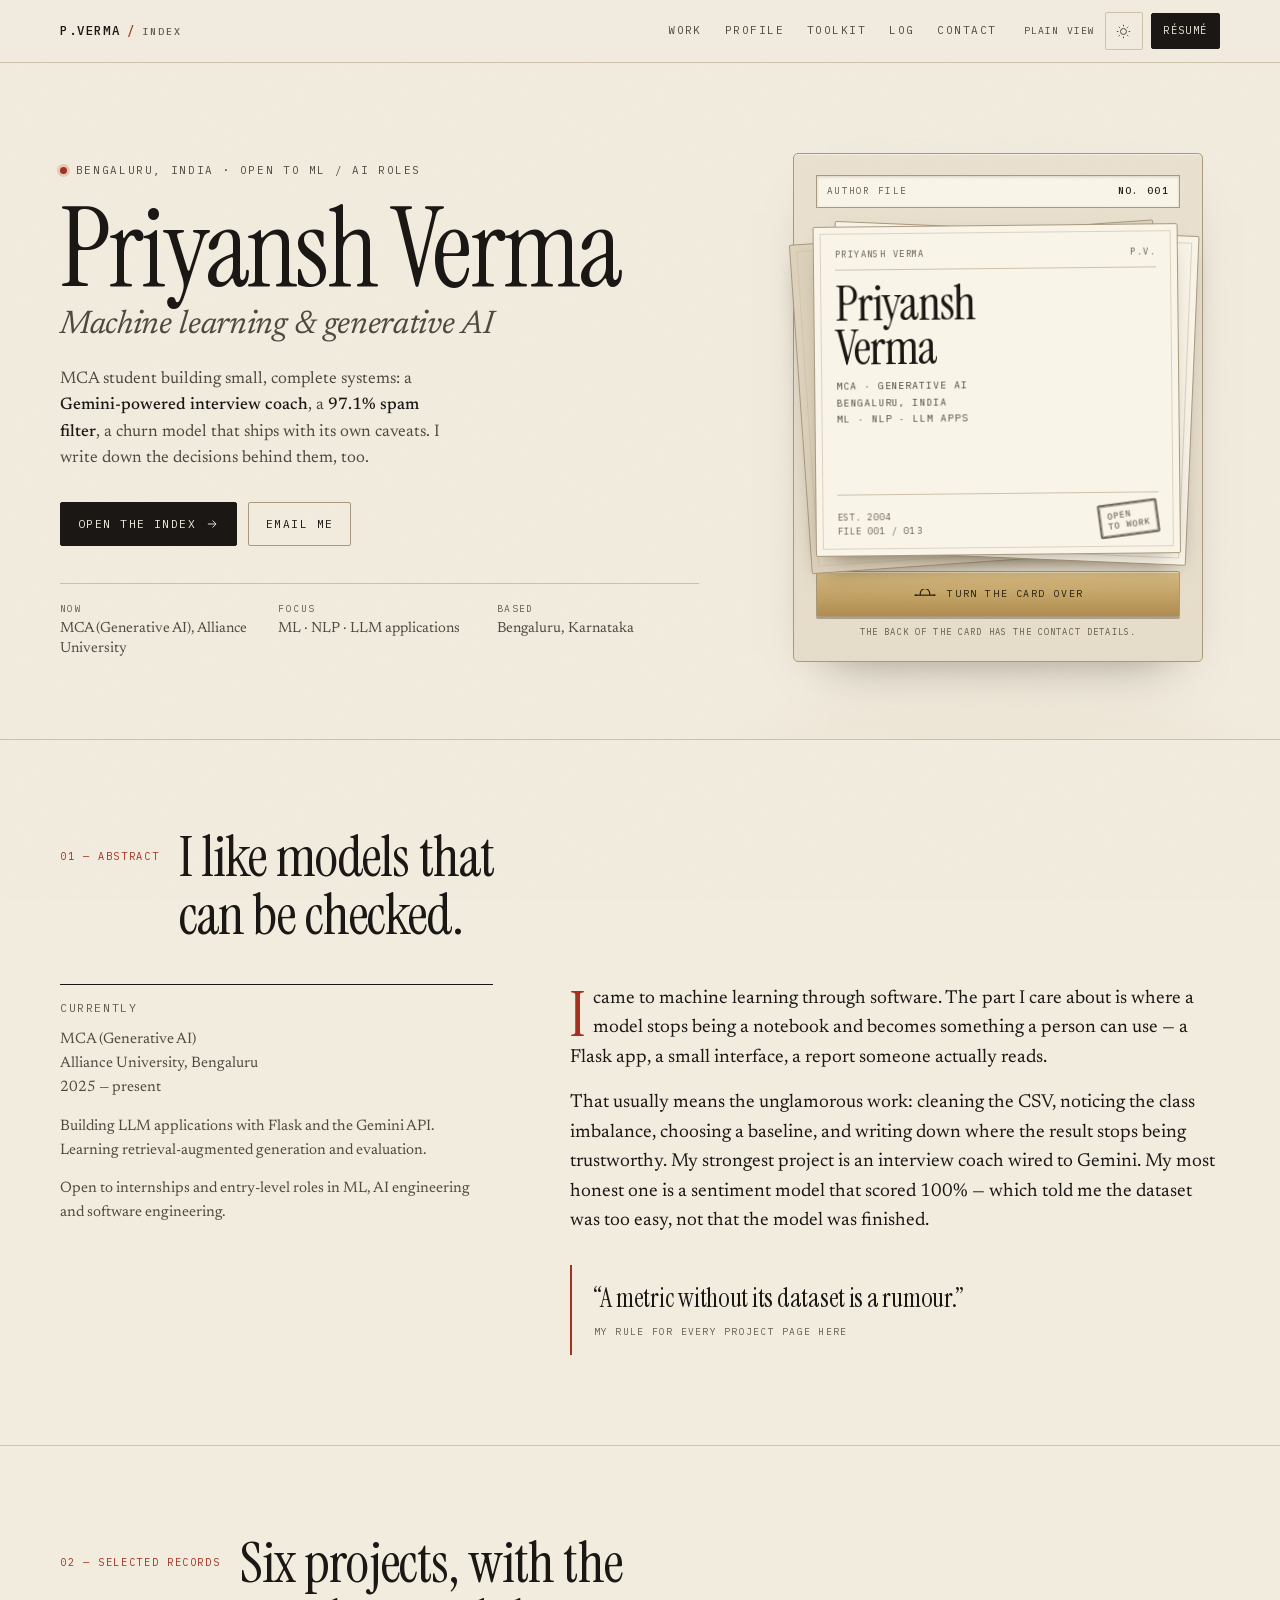
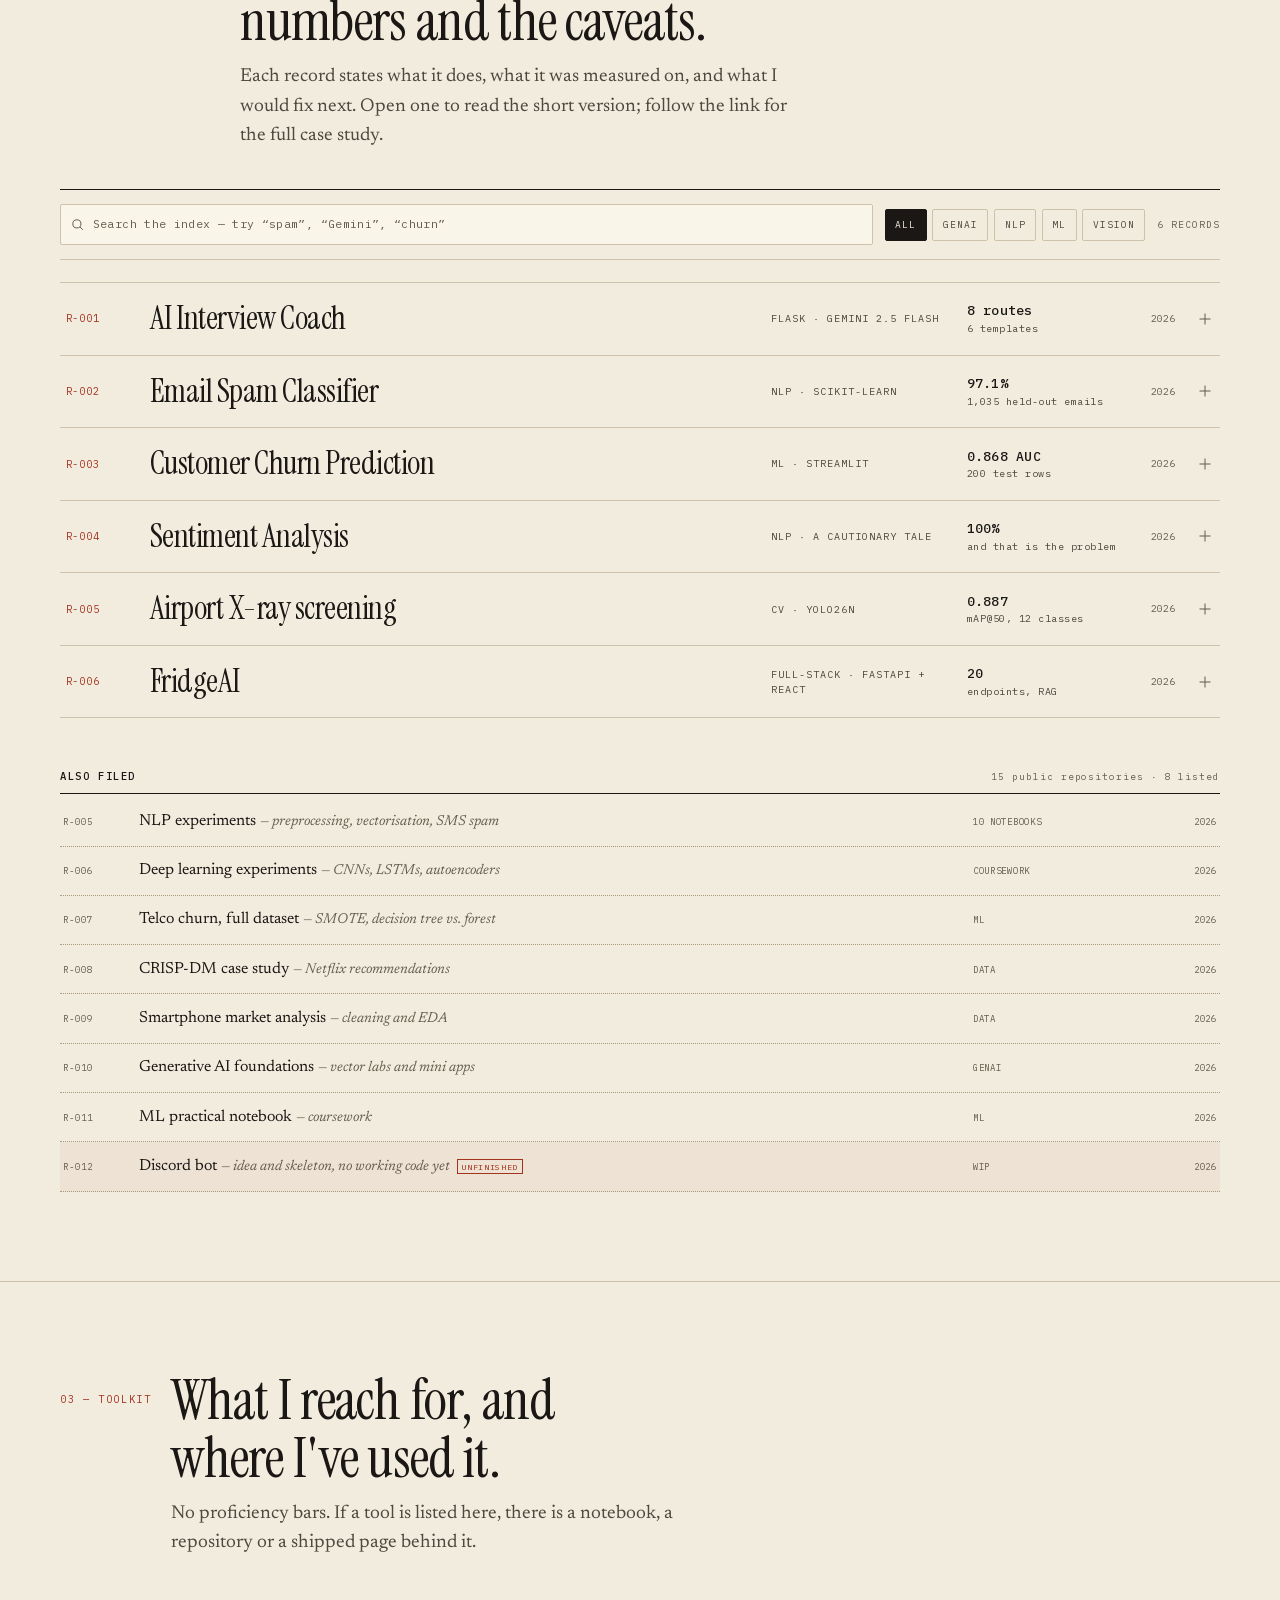
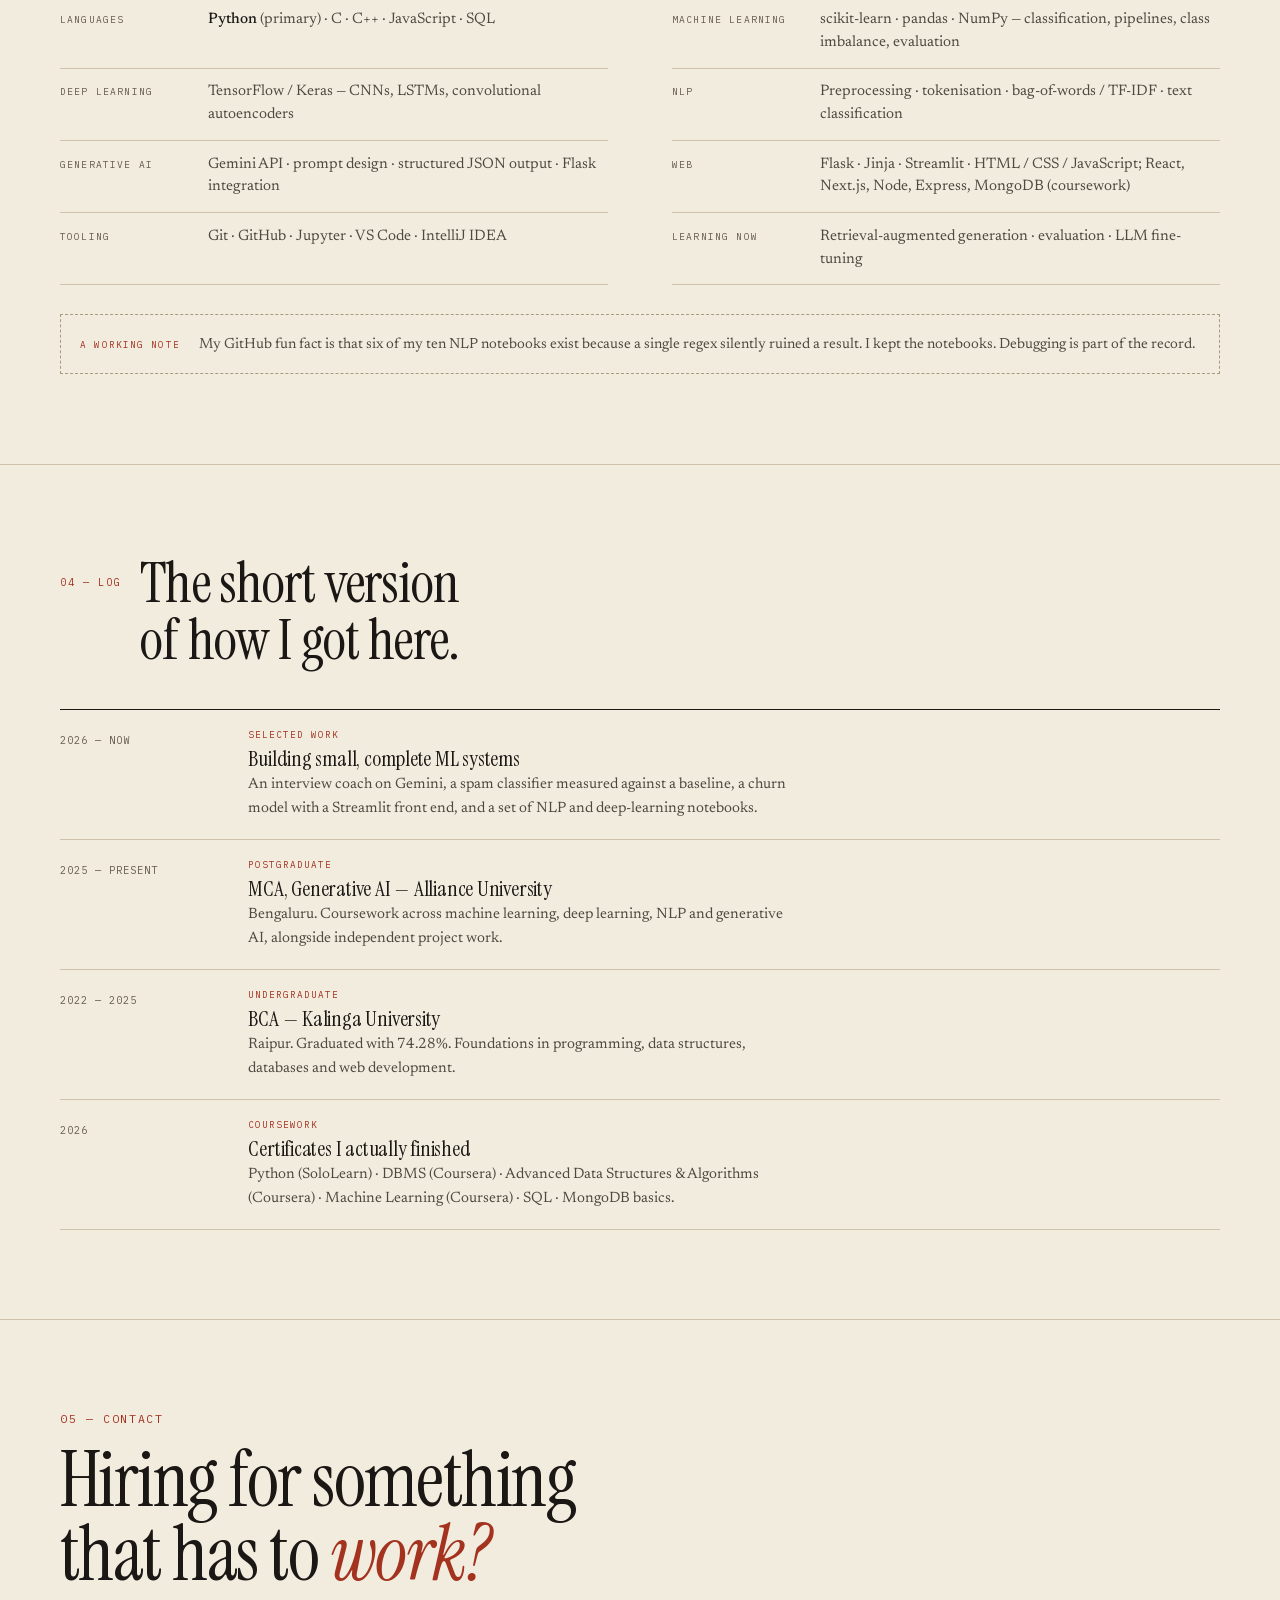
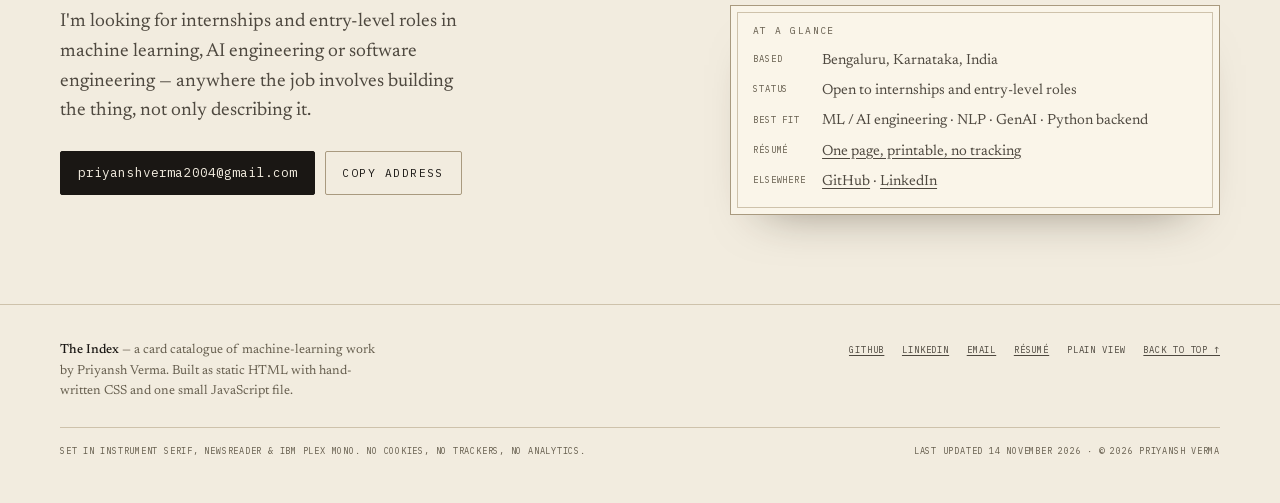
==== commit 549344a2: "Add R-006 FridgeAI case study; add airport project to resume; regenerate PDF" ====
--- a/index.html
+++ b/index.html
@@ -15,7 +15,7 @@
 <meta property="og:type" content="profile">
 <meta property="og:site_name" content="The Index — Priyansh Verma">
 <meta property="og:title" content="Priyansh Verma — Machine Learning &amp; Generative AI">
-<meta property="og:description" content="An MCA (GenAI) student in Bengaluru building ML, NLP, CV and LLM applications. Five projects, with the numbers and the caveats.">
+<meta property="og:description" content="An MCA (GenAI) student in Bengaluru building ML, NLP, CV and LLM applications. Six projects, with the numbers and the caveats.">
 <meta property="og:url" content="https://priyanshverma2004.github.io/">
 <meta property="og:image" content="https://priyanshverma2004.github.io/assets/img/og.png">
 <meta property="og:image:width" content="1200">
@@ -28,7 +28,7 @@
 <!-- Twitter -->
 <meta name="twitter:card" content="summary_large_image">
 <meta name="twitter:title" content="Priyansh Verma — Machine Learning &amp; Generative AI">
-<meta name="twitter:description" content="An MCA (GenAI) student in Bengaluru building ML, NLP, CV and LLM applications. Five projects, with the numbers and the caveats.">
+<meta name="twitter:description" content="An MCA (GenAI) student in Bengaluru building ML, NLP, CV and LLM applications. Six projects, with the numbers and the caveats.">
 <meta name="twitter:image" content="https://priyanshverma2004.github.io/assets/img/og.png">
 <meta name="twitter:image:alt" content="A cream index card reading Priyansh Verma, machine learning and generative AI, with a red OPEN TO WORK stamp.">
 
@@ -228,7 +228,7 @@
       <div class="section__head">
         <p class="kicker">02 — Selected records</p>
         <div>
-          <h2 id="work-title">Five projects, with the numbers and the caveats.</h2>
+          <h2 id="work-title">Six projects, with the numbers and the caveats.</h2>
           <p>Each record states what it does, what it was measured on, and what I would fix next. Open one to read the short version; follow the link for the full case study.</p>
         </div>
       </div>
@@ -246,7 +246,7 @@
           <button class="chip" type="button" data-filter="ml" aria-pressed="false">ML</button>
           <button class="chip" type="button" data-filter="vision" aria-pressed="false">Vision</button>
         </div>
-        <p class="count" data-count aria-live="polite">4 records</p>
+        <p class="count" data-count aria-live="polite">6 records</p>
       </div>
 
       <div class="records">
@@ -524,11 +524,64 @@
         </div>
       </details>
 
+      <!-- R-006 -->
+      <details class="record" id="r-006" data-tags="genai python fastapi react llm rag gemini groq">
+        <summary>
+          <span class="record__no">R-006</span>
+          <span class="record__title">FridgeAI</span>
+          <span class="record__role">Full-stack · FastAPI + React</span>
+          <span class="record__metric"><b>20</b>endpoints, RAG</span>
+          <span class="record__year">2026</span>
+          <span class="record__chev" aria-hidden="true"></span>
+        </summary>
+        <div class="record__body">
+          <div class="record__text">
+            <p>A kitchen assistant that starts from a photo of your fridge: it builds an inventory, plans meals from what you have, generates a shopping list for what you are missing, and answers cooking questions grounded in a recipe index.</p>
+            <dl class="spec">
+              <dt>Backend</dt><dd>FastAPI · SQLAlchemy · PostgreSQL · JWT auth · ≈20 endpoints</dd>
+              <dt>AI</dt><dd>Gemini / Groq vision for scanning · Groq LLM · FAISS RAG over a recipe PDF</dd>
+              <dt>Frontend</dt><dd>React 19 · TanStack Router · Vite · Tailwind (UI scaffolded with Lovable)</dd>
+              <dt>Status</dt><dd>No public demo — needs a database and two API keys</dd>
+            </dl>
+            <ul class="bullets">
+              <li>Inventory is the single source of truth: meal plans, shopping lists and chat all read from it.</li>
+              <li>Scanning validates the model's JSON before anything is saved — two providers, one normalised contract.</li>
+              <li>Documented the scaffolding honestly: the component library is generated, the backend and RAG are mine.</li>
+            </ul>
+            <p class="small muted" style="margin-top:.9rem">Honest limitation: no tests, no CI, hardcoded CORS origins, an empty <code>generator.py</code>, and a UI I did not write by hand. It is a working prototype, not a product.</p>
+            <p class="links">
+              <a href="https://github.com/priyanshverma2004/fridgeai" target="_blank" rel="noopener">Repository <svg viewBox="0 0 24 24" fill="none" stroke="currentColor" stroke-width="1.6" aria-hidden="true"><path d="M7 17L17 7M9 7h8v8"/></svg></a>
+              <a href="/work/fridgeai/">Full record →</a>
+            </p>
+          </div>
+          <figure class="plate" data-caption="FIG. 06 — INVENTORY AS SOURCE OF TRUTH">
+            <svg viewBox="0 0 400 280" aria-hidden="true">
+              <rect x="28" y="22" width="344" height="236" rx="3" stroke="currentColor" fill="none"/>
+              <path d="M28 54h344" stroke="currentColor"/>
+              <circle cx="44" cy="38" r="2.6" fill="currentColor"/><circle cx="54" cy="38" r="2.6" fill="currentColor"/><circle cx="64" cy="38" r="2.6" fill="currentColor"/>
+              <rect x="44" y="74" width="150" height="34" rx="2" stroke="currentColor" fill="none"/>
+              <text x="56" y="95" font-size="8" stroke="none">INVENTORY</text>
+              <path d="M194 91h34" stroke="currentColor"/><path d="M224 87l6 4-6 4" fill="none" stroke="currentColor"/>
+              <rect x="232" y="74" width="120" height="34" rx="2" stroke="currentColor" fill="none"/>
+              <text x="244" y="95" font-size="8" stroke="none">MEAL PLAN</text>
+              <rect x="44" y="124" width="150" height="34" rx="2" stroke="currentColor" fill="none"/>
+              <text x="56" y="145" font-size="8" stroke="none">SHOPPING LIST</text>
+              <path d="M194 141h34" stroke="currentColor"/><path d="M224 137l6 4-6 4" fill="none" stroke="currentColor"/>
+              <rect x="232" y="124" width="120" height="34" rx="2" stroke="currentColor" fill="none"/>
+              <text x="244" y="145" font-size="8" stroke="none">CHAT (RAG)</text>
+              <rect x="44" y="174" width="308" height="34" rx="2" stroke="currentColor" fill="none" stroke-dasharray="4 4"/>
+              <text x="56" y="195" font-size="8" stroke="none">SCAN → GEMINI / GROQ VISION → ITEMS</text>
+              <text x="44" y="232" font-size="6" stroke="none">FASTAPI · POSTGRESQL · JWT · FAISS · 20 ENDPOINTS</text>
+            </svg>
+          </figure>
+        </div>
+      </details>
+
       <!-- Also filed -->
       <div class="also">
         <div class="also__head">
           <h3>Also filed</h3>
-          <span>14 public repositories · 8 listed</span>
+          <span>15 public repositories · 8 listed</span>
         </div>
         <ul class="archive-list">
           <li><a class="archive-row" href="https://github.com/priyanshverma2004/NLP_Exps" target="_blank" rel="noopener">
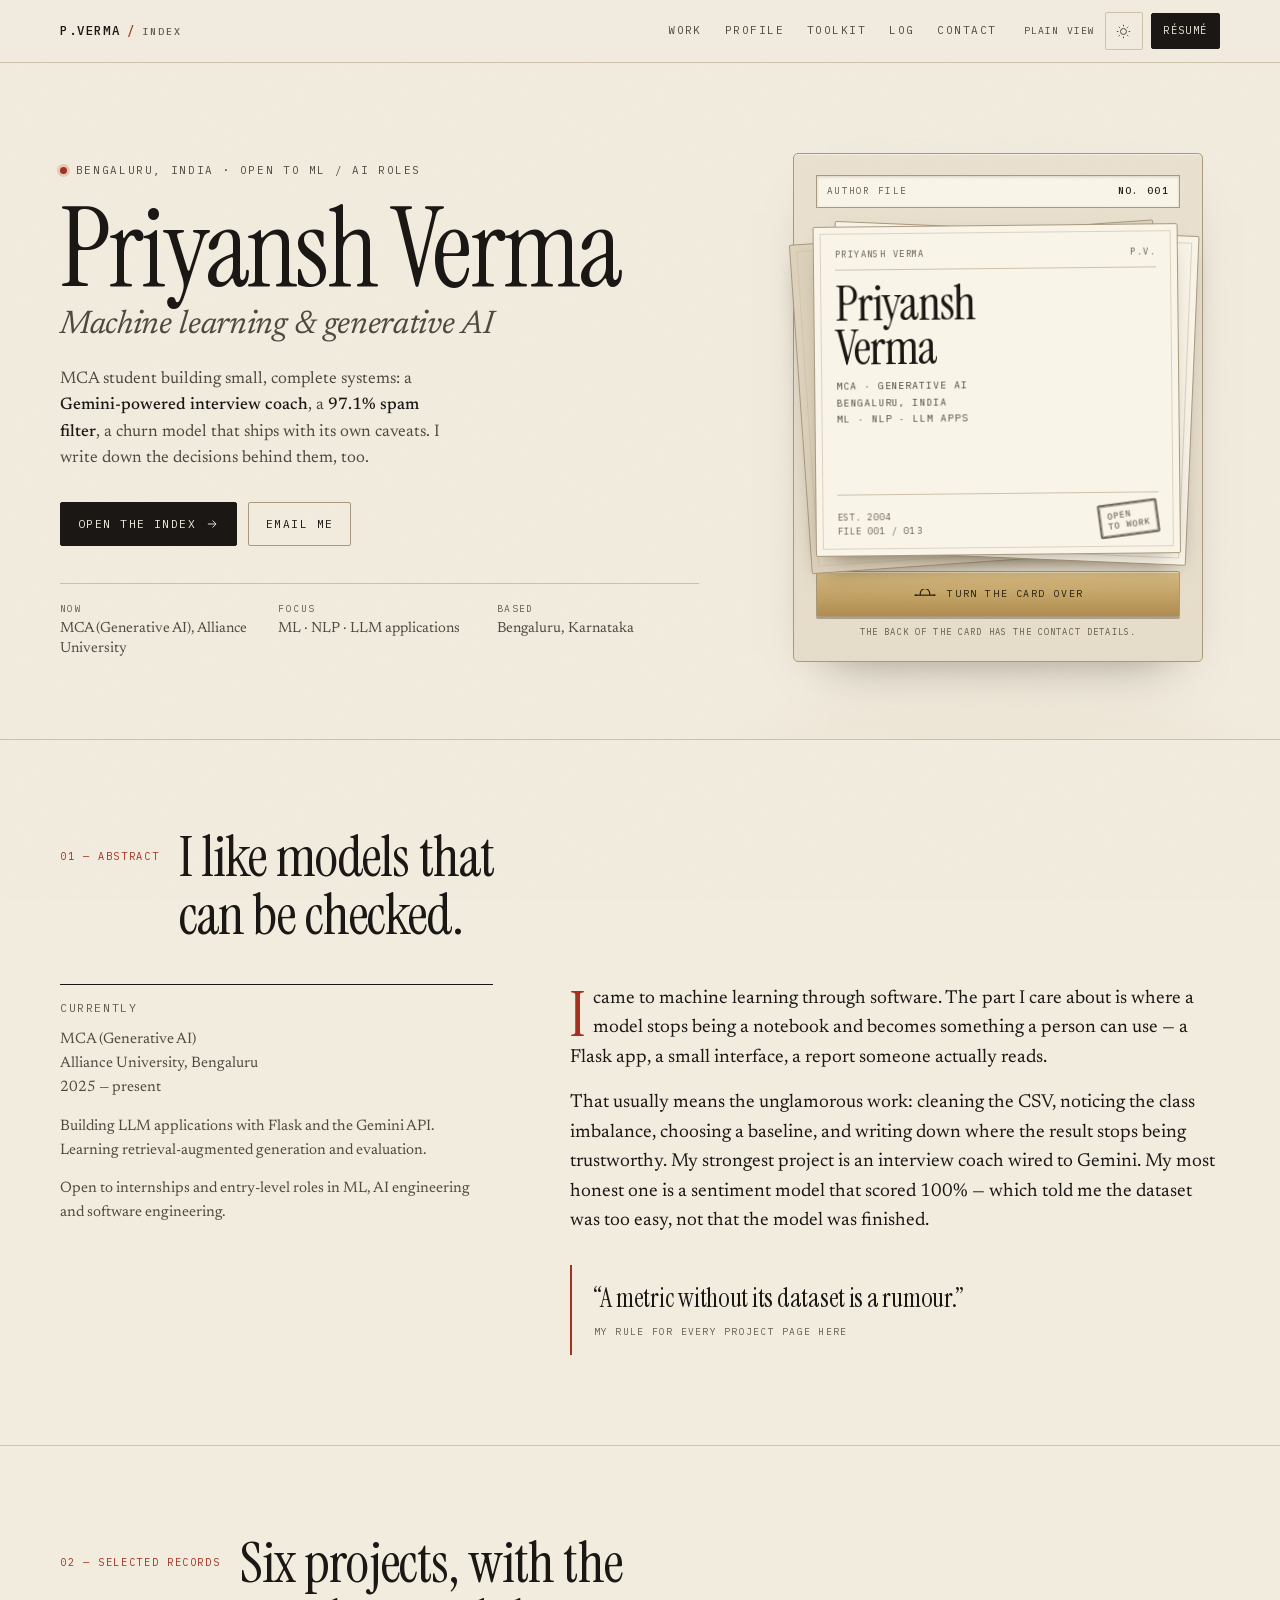
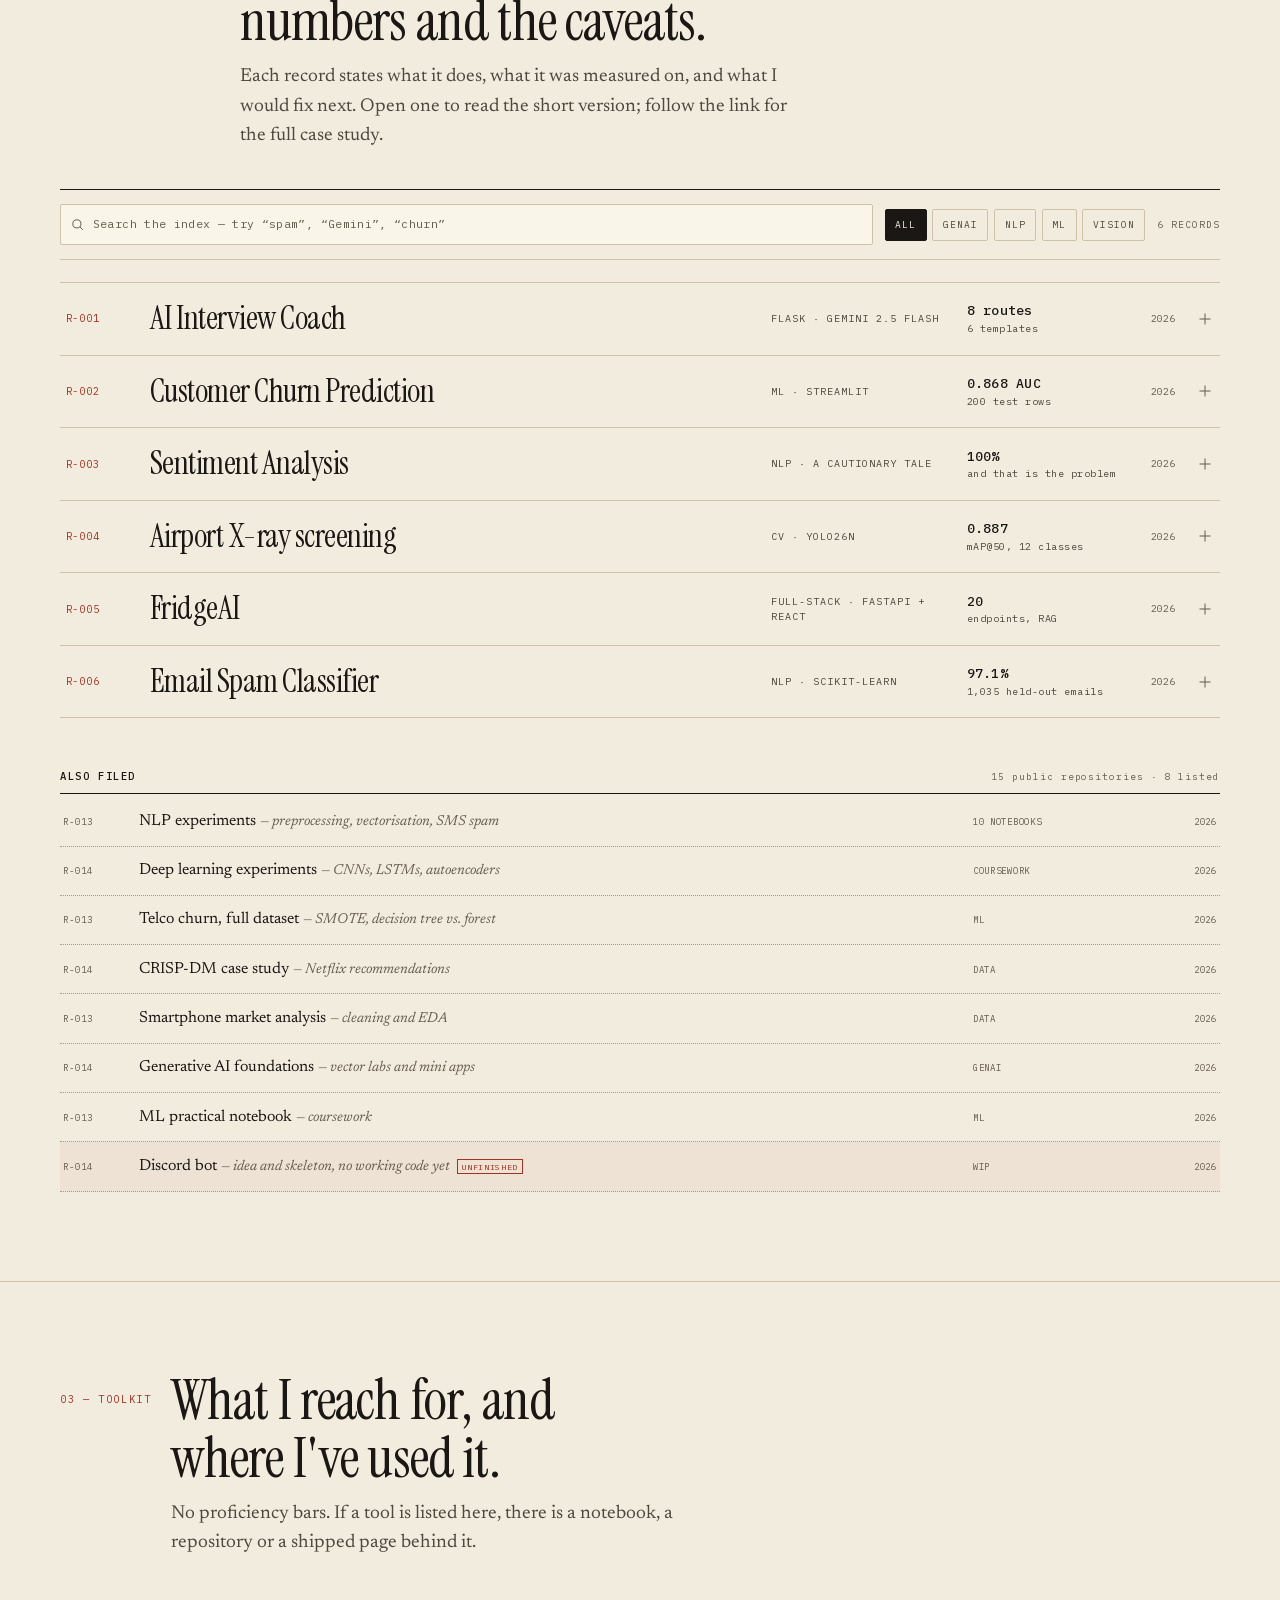
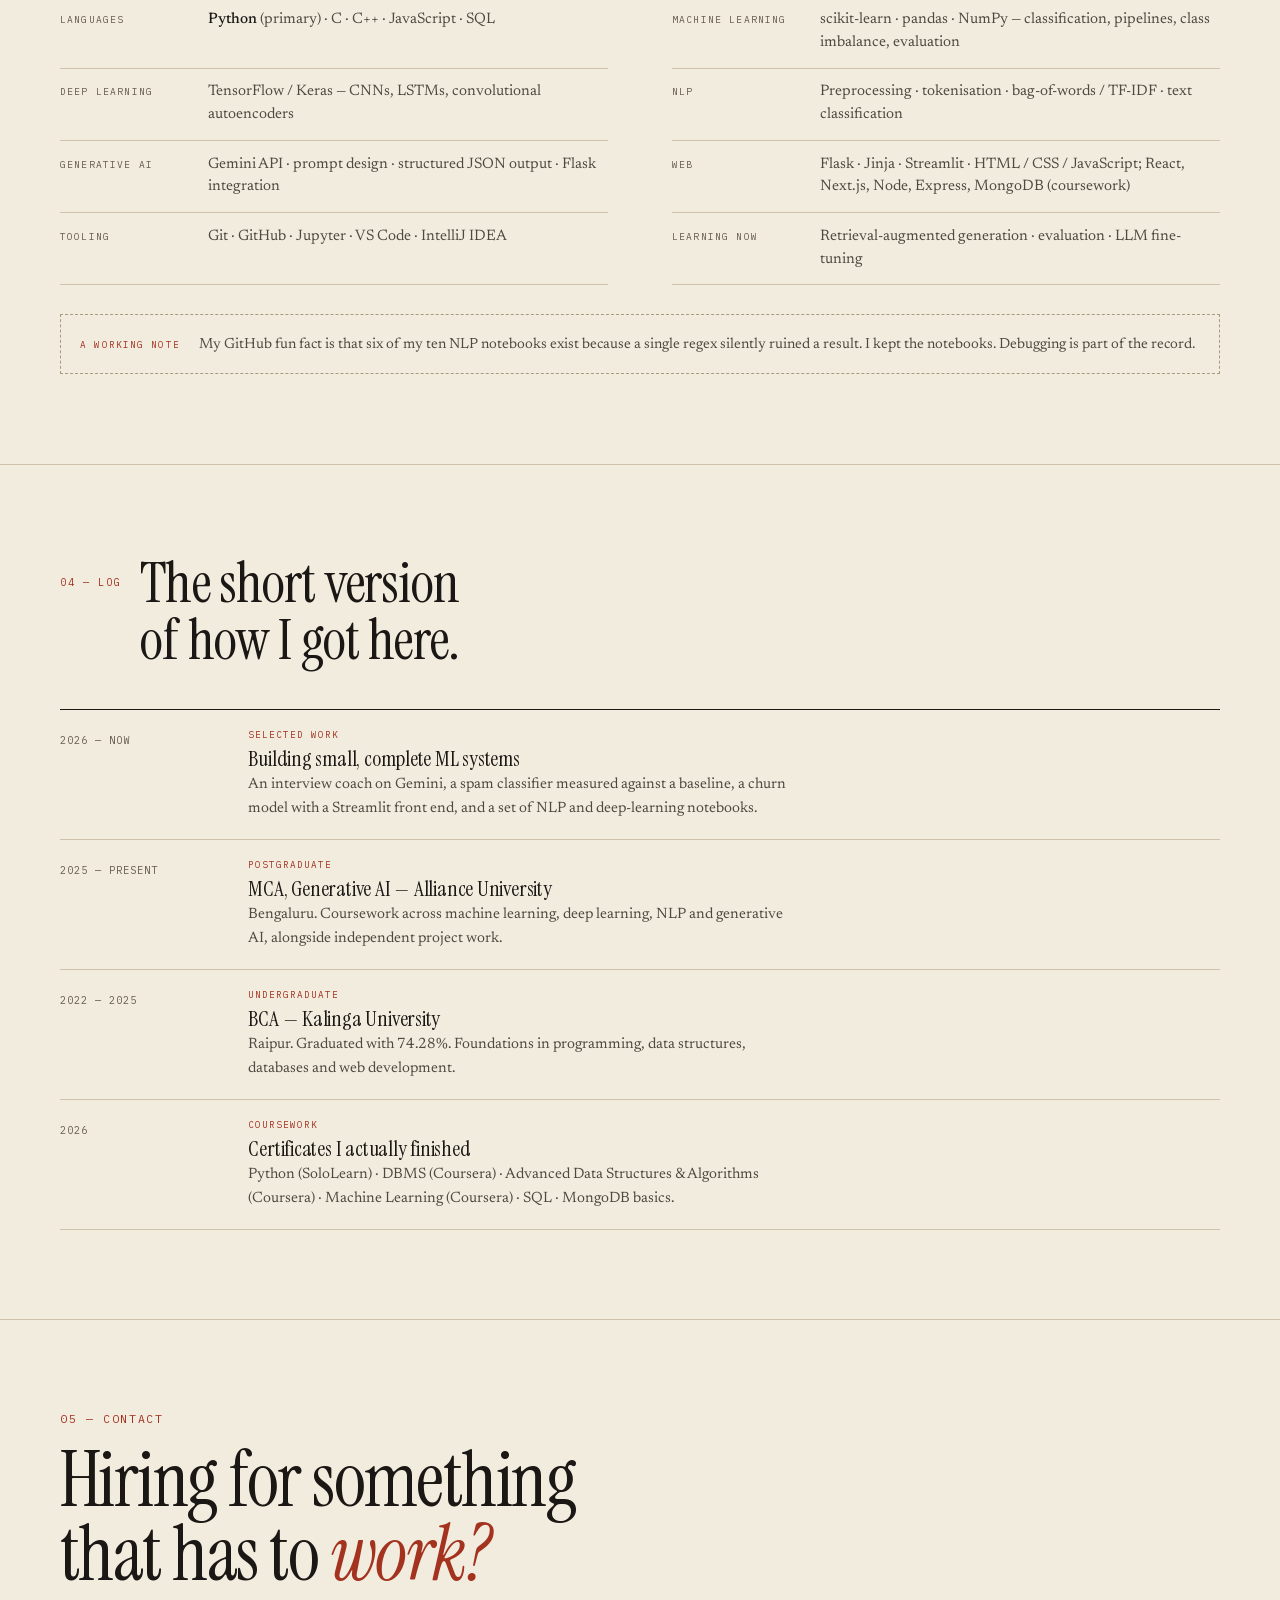
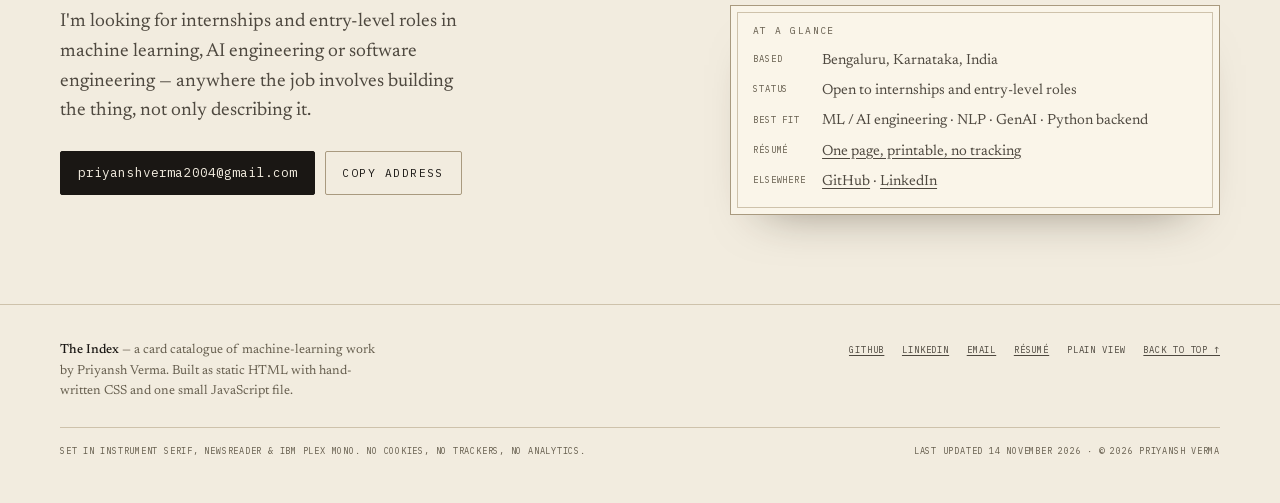
==== commit a7018823: "Reorder records: Airport 2nd, FridgeAI 3rd; renumber R-001..R-006" ====
--- a/index.html
+++ b/index.html
@@ -250,8 +250,7 @@
       </div>
 
       <div class="records">
-        <!-- R-001 -->
-        <details class="record" id="r-001" data-tags="genai nlp flask python llm gemini">
+<details class="record" id="r-001" data-tags="genai nlp flask python llm gemini">
           <summary>
             <span class="record__no">R-001</span>
             <span class="record__title">AI Interview Coach</span>
@@ -308,10 +307,219 @@
           </div>
         </details>
 
-        <!-- R-002 -->
-        <details class="record" id="r-002" data-tags="nlp ml python scikit-learn text classification">
+<details class="record" id="r-002" data-tags="ml python scikit-learn streamlit data churn">
           <summary>
             <span class="record__no">R-002</span>
+            <span class="record__title">Customer Churn Prediction</span>
+            <span class="record__role">ML · Streamlit</span>
+            <span class="record__metric"><b>0.868 AUC</b>200 test rows</span>
+            <span class="record__year">2026</span>
+            <span class="record__chev" aria-hidden="true"></span>
+          </summary>
+          <div class="record__body">
+            <div class="record__text">
+              <p>A churn classifier with a small Streamlit front end: ten customer fields in, churn probability out. I compared a linear baseline with a random forest and selected on ROC-AUC, because the classes are not balanced.</p>
+              <dl class="spec">
+                <dt>Data</dt><dd>1,000 Telco-format customer records</dd>
+                <dt>Models</dt><dd>Logistic regression vs. random forest (200 trees, max depth 10)</dd>
+                <dt>Test</dt><dd>200 held-out rows, 20% split</dd>
+                <dt>Result</dt><dd>Random forest 0.868 ROC-AUC, 0.79 accuracy; logistic 0.859</dd>
+              </dl>
+              <ul class="bullets">
+                <li>Wrapped preprocessing and model in one scikit-learn Pipeline, so training and serving cannot drift apart.</li>
+                <li>Chose AUC over accuracy because a model that always predicts “stays” can still look plausible.</li>
+                <li>Kept the caveat visible: 200 test rows means the interval around that AUC is wide.</li>
+              </ul>
+              <p class="links">
+                <a href="https://github.com/priyanshverma2004/Custo_churn_pred_prj" target="_blank" rel="noopener">Repository <svg viewBox="0 0 24 24" fill="none" stroke="currentColor" stroke-width="1.6" aria-hidden="true"><path d="M7 17L17 7M9 7h8v8"/></svg></a>
+                <a href="/work/churn/">Full record →</a>
+              </p>
+            </div>
+            <figure class="plate" data-caption="FIG. 03 — WHO LEAVES">
+              <svg viewBox="0 0 400 280" aria-hidden="true">
+                <text x="28" y="30" font-size="6.5" stroke="none">TENURE → CHURN RISK</text>
+                <path d="M40 204h310M40 204V70" stroke="currentColor"/>
+                <path d="M40 96c62 6 78 28 104 54s48 30 76 34 72 8 118 16" stroke="currentColor" fill="none" stroke-dasharray="4 4"/>
+                <path d="M40 110c58 10 92 34 118 54s66 22 118 24 70 2 74 2" stroke="currentColor" fill="none"/>
+                <g>
+                  <circle cx="94" cy="132" r="10" stroke="currentColor" fill="none"/><path d="M80 158c2-10 7-14 14-14s12 4 14 14" stroke="currentColor" fill="none"/>
+                  <circle cx="152" cy="132" r="10" stroke="currentColor" fill="none"/><path d="M138 158c2-10 7-14 14-14s12 4 14 14" stroke="currentColor" fill="none"/>
+                  <circle cx="210" cy="132" r="10" stroke="currentColor" fill="none"/><path d="M196 158c2-10 7-14 14-14s12 4 14 14" stroke="currentColor" fill="none"/>
+                  <circle cx="278" cy="132" r="10" stroke="currentColor" fill="none" stroke-dasharray="3 3"/><path d="M264 158c2-10 7-14 14-14s12 4 14 14" stroke="currentColor" fill="none" stroke-dasharray="3 3"/>
+                  <path d="M292 118l18-16" stroke="currentColor"/>
+                  <text x="306" y="100" font-size="6" stroke="none">CHURN</text>
+                </g>
+                <rect x="40" y="224" width="120" height="26" fill="currentColor" opacity=".08"/>
+                <text x="50" y="240" font-size="7" stroke="none">AUC 0.868</text>
+                <text x="174" y="240" font-size="6" stroke="none">RANDOM FOREST · N=200</text>
+              </svg>
+            </figure>
+          </div>
+        </details>
+
+<details class="record" id="r-003" data-tags="nlp ml python streamlit sentiment">
+          <summary>
+            <span class="record__no">R-003</span>
+            <span class="record__title">Sentiment Analysis</span>
+            <span class="record__role">NLP · a cautionary tale</span>
+            <span class="record__metric"><b>100%</b>and that is the problem</span>
+            <span class="record__year">2026</span>
+            <span class="record__chev" aria-hidden="true"></span>
+          </summary>
+          <div class="record__body">
+            <div class="record__text">
+              <p>A sentiment classifier trained on 1,000 synthetic reviews. Logistic regression and Naive Bayes both scored 100% on the held-out set. That result is the most useful thing in the repository: it says the dataset was too easy, not that the model is finished.</p>
+              <dl class="spec">
+                <dt>Data</dt><dd>1,000 synthetic positive / negative reviews</dd>
+                <dt>Models</dt><dd>Logistic regression and Multinomial Naive Bayes</dd>
+                <dt>Result</dt><dd>1.00 accuracy for both on 200 test rows</dd>
+                <dt>Read</dt><dd>A suspicious score — likely template overlap between splits</dd>
+              </dl>
+              <ul class="bullets">
+                <li>Published the result as-is instead of quietly replacing it with a friendlier number.</li>
+                <li>Wrote down the next check: a harder, real review set with neutral examples and negation.</li>
+                <li>Kept the Streamlit demo small so the model can be swapped in one file.</li>
+              </ul>
+              <p class="links">
+                <a href="https://github.com/priyanshverma2004/Sentiment_Analysis_prj" target="_blank" rel="noopener">Repository <svg viewBox="0 0 24 24" fill="none" stroke="currentColor" stroke-width="1.6" aria-hidden="true"><path d="M7 17L17 7M9 7h8v8"/></svg></a>
+              </p>
+            </div>
+            <figure class="plate" data-caption="FIG. 04 — TOO GOOD TO BE TRUE">
+              <svg viewBox="0 0 400 280" aria-hidden="true">
+                <path d="M34 62h170a10 10 0 0 1 10 10v62a10 10 0 0 1-10 10H84l-24 20v-20H34a10 10 0 0 1-10-10V72a10 10 0 0 1 10-10Z" stroke="currentColor" fill="none"/>
+                <text x="52" y="96" font-size="26" font-family="Georgia,serif" stroke="none">+</text>
+                <path d="M80 102h90M80 116h64" stroke="currentColor"/>
+                <path d="M236 112h112a10 10 0 0 1 10 10v52a10 10 0 0 1-10 10h-26v18l-22-18h-64a10 10 0 0 1-10-10v-52a10 10 0 0 1 10-10Z" stroke="currentColor" fill="none"/>
+                <text x="252" y="146" font-size="26" font-family="Georgia,serif" stroke="none">−</text>
+                <path d="M280 152h50M280 166h34" stroke="currentColor"/>
+                <path d="M34 214h332" stroke="currentColor"/>
+                <text x="34" y="240" font-size="9" font-family="Georgia,serif" stroke="none">1.00 accuracy</text>
+                <text x="34" y="258" font-size="6" stroke="none">SYNTHETIC DATA · 200 TEST ROWS · BOTH MODELS</text>
+                <text x="300" y="240" font-size="6" stroke="none">SUSPICIOUS</text>
+                <path d="M300 246l72 0" stroke="currentColor" stroke-dasharray="2 3"/>
+              </svg>
+            </figure>
+          </div>
+        </details>
+
+<details class="record" id="r-004" data-tags="ml cv vision yolo pytorch object detection">
+        <summary>
+          <span class="record__no">R-004</span>
+          <span class="record__title">Airport X-ray screening</span>
+          <span class="record__role">CV · YOLO26n</span>
+          <span class="record__metric"><b>0.887</b>mAP@50, 12 classes</span>
+          <span class="record__year">2026</span>
+          <span class="record__chev" aria-hidden="true"></span>
+        </summary>
+        <div class="record__body">
+          <div class="record__text">
+            <p>A YOLO26n detector for 12 prohibited-item classes in X-ray baggage images, trained twice — once with every augmentation disabled, once with the full policy — so the effect of augmentation is measured instead of assumed.</p>
+            <dl class="spec">
+              <dt>Data</dt><dd>13,728 X-ray images — 10,982 train / 1,373 val / 1,373 test, 12 classes</dd>
+              <dt>Baseline</dt><dd>YOLO26n, 30 epochs, no augmentation: mAP@50 0.796, recall 0.734</dd>
+              <dt>Augmented</dt><dd>Same model and epochs, full augmentation: mAP@50 0.887, recall 0.813</dd>
+              <dt>Status</dt><dd>Weights and dataset not committed; Streamlit demo runs locally</dd>
+            </dl>
+            <ul class="bullets">
+              <li>Measured the augmentation instead of assuming it: +9.0 mAP@50 and +7.9 recall points on the same validation set.</li>
+              <li>Reported per-class numbers honestly: HandCuffs at 0.981 mAP@50, Knife at 0.757 and 0.60 recall.</li>
+              <li>Exposed a confidence threshold in the Streamlit app so a screener can trade recall for false alarms without retraining.</li>
+            </ul>
+            <p class="small muted" style="margin-top:.9rem">Honest limitation: validation metrics only, a batch-size confound (8 vs. 4) between the two runs, a single training run, and no deployed demo. It is a measured improvement on one benchmark, not a deployment case.</p>
+            <p class="links">
+              <a href="https://github.com/priyanshverma2004/airport-baggage-screening" target="_blank" rel="noopener">Repository <svg viewBox="0 0 24 24" fill="none" stroke="currentColor" stroke-width="1.6" aria-hidden="true"><path d="M7 17L17 7M9 7h8v8"/></svg></a>
+              <a href="/work/airport-baggage-screening/">Full record →</a>
+            </p>
+          </div>
+          <figure class="plate" data-caption="FIG. 05 — BASELINE VS. AUGMENTED">
+            <svg viewBox="0 0 400 280" aria-hidden="true">
+              <rect x="28" y="22" width="344" height="236" rx="3" stroke="currentColor" fill="none"/>
+              <path d="M28 54h344" stroke="currentColor"/>
+              <circle cx="44" cy="38" r="2.6" fill="currentColor"/><circle cx="54" cy="38" r="2.6" fill="currentColor"/><circle cx="64" cy="38" r="2.6" fill="currentColor"/>
+              <text x="40" y="86" font-size="7" stroke="none">mAP@50</text>
+              <rect x="40" y="96" width="60" height="12" fill="currentColor" opacity=".25"/>
+              <rect x="40" y="96" width="48" height="12" fill="currentColor"/>
+              <text x="106" y="106" font-size="7" stroke="none">0.796</text>
+              <rect x="40" y="116" width="60" height="12" fill="currentColor" opacity=".25"/>
+              <rect x="40" y="116" width="53" height="12" fill="currentColor"/>
+              <text x="106" y="126" font-size="7" stroke="none">0.887</text>
+              <text x="40" y="150" font-size="7" stroke="none">RECALL</text>
+              <rect x="40" y="160" width="60" height="12" fill="currentColor" opacity=".25"/>
+              <rect x="40" y="160" width="44" height="12" fill="currentColor"/>
+              <text x="106" y="170" font-size="7" stroke="none">0.734</text>
+              <rect x="40" y="180" width="60" height="12" fill="currentColor" opacity=".25"/>
+              <rect x="40" y="180" width="49" height="12" fill="currentColor"/>
+              <text x="106" y="190" font-size="7" stroke="none">0.813</text>
+              <text x="200" y="90" font-size="9" font-family="Georgia,serif" stroke="none">+9.0 pts</text>
+              <text x="200" y="104" font-size="6" stroke="none">mAP@50</text>
+              <text x="200" y="160" font-size="9" font-family="Georgia,serif" stroke="none">+7.9 pts</text>
+              <text x="200" y="174" font-size="6" stroke="none">RECALL</text>
+              <text x="290" y="90" font-size="7" stroke="none">12 CLASSES</text>
+              <text x="290" y="104" font-size="6" stroke="none">GUN · KNIFE · LIGHTER</text>
+              <text x="290" y="118" font-size="6" stroke="none">SCISSORS · HAMMER</text>
+              <text x="290" y="150" font-size="7" stroke="none">13,728 IMAGES</text>
+              <text x="290" y="164" font-size="6" stroke="none">80 / 10 / 10 SPLIT</text>
+              <text x="290" y="190" font-size="6" stroke="none">VAL METRICS ONLY</text>
+            </svg>
+          </figure>
+        </div>
+      </details>
+
+<details class="record" id="r-005" data-tags="genai python fastapi react llm rag gemini groq">
+        <summary>
+          <span class="record__no">R-005</span>
+          <span class="record__title">FridgeAI</span>
+          <span class="record__role">Full-stack · FastAPI + React</span>
+          <span class="record__metric"><b>20</b>endpoints, RAG</span>
+          <span class="record__year">2026</span>
+          <span class="record__chev" aria-hidden="true"></span>
+        </summary>
+        <div class="record__body">
+          <div class="record__text">
+            <p>A kitchen assistant that starts from a photo of your fridge: it builds an inventory, plans meals from what you have, generates a shopping list for what you are missing, and answers cooking questions grounded in a recipe index.</p>
+            <dl class="spec">
+              <dt>Backend</dt><dd>FastAPI · SQLAlchemy · PostgreSQL · JWT auth · ≈20 endpoints</dd>
+              <dt>AI</dt><dd>Gemini / Groq vision for scanning · Groq LLM · FAISS RAG over a recipe PDF</dd>
+              <dt>Frontend</dt><dd>React 19 · TanStack Router · Vite · Tailwind (UI scaffolded with Lovable)</dd>
+              <dt>Status</dt><dd>No public demo — needs a database and two API keys</dd>
+            </dl>
+            <ul class="bullets">
+              <li>Inventory is the single source of truth: meal plans, shopping lists and chat all read from it.</li>
+              <li>Scanning validates the model's JSON before anything is saved — two providers, one normalised contract.</li>
+              <li>Documented the scaffolding honestly: the component library is generated, the backend and RAG are mine.</li>
+            </ul>
+            <p class="small muted" style="margin-top:.9rem">Honest limitation: no tests, no CI, hardcoded CORS origins, an empty <code>generator.py</code>, and a UI I did not write by hand. It is a working prototype, not a product.</p>
+            <p class="links">
+              <a href="https://github.com/priyanshverma2004/fridgeai" target="_blank" rel="noopener">Repository <svg viewBox="0 0 24 24" fill="none" stroke="currentColor" stroke-width="1.6" aria-hidden="true"><path d="M7 17L17 7M9 7h8v8"/></svg></a>
+              <a href="/work/fridgeai/">Full record →</a>
+            </p>
+          </div>
+          <figure class="plate" data-caption="FIG. 06 — INVENTORY AS SOURCE OF TRUTH">
+            <svg viewBox="0 0 400 280" aria-hidden="true">
+              <rect x="28" y="22" width="344" height="236" rx="3" stroke="currentColor" fill="none"/>
+              <path d="M28 54h344" stroke="currentColor"/>
+              <circle cx="44" cy="38" r="2.6" fill="currentColor"/><circle cx="54" cy="38" r="2.6" fill="currentColor"/><circle cx="64" cy="38" r="2.6" fill="currentColor"/>
+              <rect x="44" y="74" width="150" height="34" rx="2" stroke="currentColor" fill="none"/>
+              <text x="56" y="95" font-size="8" stroke="none">INVENTORY</text>
+              <path d="M194 91h34" stroke="currentColor"/><path d="M224 87l6 4-6 4" fill="none" stroke="currentColor"/>
+              <rect x="232" y="74" width="120" height="34" rx="2" stroke="currentColor" fill="none"/>
+              <text x="244" y="95" font-size="8" stroke="none">MEAL PLAN</text>
+              <rect x="44" y="124" width="150" height="34" rx="2" stroke="currentColor" fill="none"/>
+              <text x="56" y="145" font-size="8" stroke="none">SHOPPING LIST</text>
+              <path d="M194 141h34" stroke="currentColor"/><path d="M224 137l6 4-6 4" fill="none" stroke="currentColor"/>
+              <rect x="232" y="124" width="120" height="34" rx="2" stroke="currentColor" fill="none"/>
+              <text x="244" y="145" font-size="8" stroke="none">CHAT (RAG)</text>
+              <rect x="44" y="174" width="308" height="34" rx="2" stroke="currentColor" fill="none" stroke-dasharray="4 4"/>
+              <text x="56" y="195" font-size="8" stroke="none">SCAN → GEMINI / GROQ VISION → ITEMS</text>
+              <text x="44" y="232" font-size="6" stroke="none">FASTAPI · POSTGRESQL · JWT · FAISS · 20 ENDPOINTS</text>
+            </svg>
+          </figure>
+        </div>
+      </details>
+
+<details class="record" id="r-006" data-tags="nlp ml python scikit-learn text classification">
+          <summary>
+            <span class="record__no">R-006</span>
             <span class="record__title">Email Spam Classifier</span>
             <span class="record__role">NLP · scikit-learn</span>
             <span class="record__metric"><b>97.1%</b>1,035 held-out emails</span>
@@ -359,223 +567,10 @@
             </figure>
           </div>
         </details>
-
-        <!-- R-003 -->
-        <details class="record" id="r-003" data-tags="ml python scikit-learn streamlit data churn">
-          <summary>
-            <span class="record__no">R-003</span>
-            <span class="record__title">Customer Churn Prediction</span>
-            <span class="record__role">ML · Streamlit</span>
-            <span class="record__metric"><b>0.868 AUC</b>200 test rows</span>
-            <span class="record__year">2026</span>
-            <span class="record__chev" aria-hidden="true"></span>
-          </summary>
-          <div class="record__body">
-            <div class="record__text">
-              <p>A churn classifier with a small Streamlit front end: ten customer fields in, churn probability out. I compared a linear baseline with a random forest and selected on ROC-AUC, because the classes are not balanced.</p>
-              <dl class="spec">
-                <dt>Data</dt><dd>1,000 Telco-format customer records</dd>
-                <dt>Models</dt><dd>Logistic regression vs. random forest (200 trees, max depth 10)</dd>
-                <dt>Test</dt><dd>200 held-out rows, 20% split</dd>
-                <dt>Result</dt><dd>Random forest 0.868 ROC-AUC, 0.79 accuracy; logistic 0.859</dd>
-              </dl>
-              <ul class="bullets">
-                <li>Wrapped preprocessing and model in one scikit-learn Pipeline, so training and serving cannot drift apart.</li>
-                <li>Chose AUC over accuracy because a model that always predicts “stays” can still look plausible.</li>
-                <li>Kept the caveat visible: 200 test rows means the interval around that AUC is wide.</li>
-              </ul>
-              <p class="links">
-                <a href="https://github.com/priyanshverma2004/Custo_churn_pred_prj" target="_blank" rel="noopener">Repository <svg viewBox="0 0 24 24" fill="none" stroke="currentColor" stroke-width="1.6" aria-hidden="true"><path d="M7 17L17 7M9 7h8v8"/></svg></a>
-                <a href="/work/churn/">Full record →</a>
-              </p>
-            </div>
-            <figure class="plate" data-caption="FIG. 03 — WHO LEAVES">
-              <svg viewBox="0 0 400 280" aria-hidden="true">
-                <text x="28" y="30" font-size="6.5" stroke="none">TENURE → CHURN RISK</text>
-                <path d="M40 204h310M40 204V70" stroke="currentColor"/>
-                <path d="M40 96c62 6 78 28 104 54s48 30 76 34 72 8 118 16" stroke="currentColor" fill="none" stroke-dasharray="4 4"/>
-                <path d="M40 110c58 10 92 34 118 54s66 22 118 24 70 2 74 2" stroke="currentColor" fill="none"/>
-                <g>
-                  <circle cx="94" cy="132" r="10" stroke="currentColor" fill="none"/><path d="M80 158c2-10 7-14 14-14s12 4 14 14" stroke="currentColor" fill="none"/>
-                  <circle cx="152" cy="132" r="10" stroke="currentColor" fill="none"/><path d="M138 158c2-10 7-14 14-14s12 4 14 14" stroke="currentColor" fill="none"/>
-                  <circle cx="210" cy="132" r="10" stroke="currentColor" fill="none"/><path d="M196 158c2-10 7-14 14-14s12 4 14 14" stroke="currentColor" fill="none"/>
-                  <circle cx="278" cy="132" r="10" stroke="currentColor" fill="none" stroke-dasharray="3 3"/><path d="M264 158c2-10 7-14 14-14s12 4 14 14" stroke="currentColor" fill="none" stroke-dasharray="3 3"/>
-                  <path d="M292 118l18-16" stroke="currentColor"/>
-                  <text x="306" y="100" font-size="6" stroke="none">CHURN</text>
-                </g>
-                <rect x="40" y="224" width="120" height="26" fill="currentColor" opacity=".08"/>
-                <text x="50" y="240" font-size="7" stroke="none">AUC 0.868</text>
-                <text x="174" y="240" font-size="6" stroke="none">RANDOM FOREST · N=200</text>
-              </svg>
-            </figure>
-          </div>
-        </details>
-
-        <!-- R-004 -->
-        <details class="record" id="r-004" data-tags="nlp ml python streamlit sentiment">
-          <summary>
-            <span class="record__no">R-004</span>
-            <span class="record__title">Sentiment Analysis</span>
-            <span class="record__role">NLP · a cautionary tale</span>
-            <span class="record__metric"><b>100%</b>and that is the problem</span>
-            <span class="record__year">2026</span>
-            <span class="record__chev" aria-hidden="true"></span>
-          </summary>
-          <div class="record__body">
-            <div class="record__text">
-              <p>A sentiment classifier trained on 1,000 synthetic reviews. Logistic regression and Naive Bayes both scored 100% on the held-out set. That result is the most useful thing in the repository: it says the dataset was too easy, not that the model is finished.</p>
-              <dl class="spec">
-                <dt>Data</dt><dd>1,000 synthetic positive / negative reviews</dd>
-                <dt>Models</dt><dd>Logistic regression and Multinomial Naive Bayes</dd>
-                <dt>Result</dt><dd>1.00 accuracy for both on 200 test rows</dd>
-                <dt>Read</dt><dd>A suspicious score — likely template overlap between splits</dd>
-              </dl>
-              <ul class="bullets">
-                <li>Published the result as-is instead of quietly replacing it with a friendlier number.</li>
-                <li>Wrote down the next check: a harder, real review set with neutral examples and negation.</li>
-                <li>Kept the Streamlit demo small so the model can be swapped in one file.</li>
-              </ul>
-              <p class="links">
-                <a href="https://github.com/priyanshverma2004/Sentiment_Analysis_prj" target="_blank" rel="noopener">Repository <svg viewBox="0 0 24 24" fill="none" stroke="currentColor" stroke-width="1.6" aria-hidden="true"><path d="M7 17L17 7M9 7h8v8"/></svg></a>
-              </p>
-            </div>
-            <figure class="plate" data-caption="FIG. 04 — TOO GOOD TO BE TRUE">
-              <svg viewBox="0 0 400 280" aria-hidden="true">
-                <path d="M34 62h170a10 10 0 0 1 10 10v62a10 10 0 0 1-10 10H84l-24 20v-20H34a10 10 0 0 1-10-10V72a10 10 0 0 1 10-10Z" stroke="currentColor" fill="none"/>
-                <text x="52" y="96" font-size="26" font-family="Georgia,serif" stroke="none">+</text>
-                <path d="M80 102h90M80 116h64" stroke="currentColor"/>
-                <path d="M236 112h112a10 10 0 0 1 10 10v52a10 10 0 0 1-10 10h-26v18l-22-18h-64a10 10 0 0 1-10-10v-52a10 10 0 0 1 10-10Z" stroke="currentColor" fill="none"/>
-                <text x="252" y="146" font-size="26" font-family="Georgia,serif" stroke="none">−</text>
-                <path d="M280 152h50M280 166h34" stroke="currentColor"/>
-                <path d="M34 214h332" stroke="currentColor"/>
-                <text x="34" y="240" font-size="9" font-family="Georgia,serif" stroke="none">1.00 accuracy</text>
-                <text x="34" y="258" font-size="6" stroke="none">SYNTHETIC DATA · 200 TEST ROWS · BOTH MODELS</text>
-                <text x="300" y="240" font-size="6" stroke="none">SUSPICIOUS</text>
-                <path d="M300 246l72 0" stroke="currentColor" stroke-dasharray="2 3"/>
-              </svg>
-            </figure>
-          </div>
-        </details>
       </div>
 
       <p class="small muted" data-empty hidden style="padding:1.2rem 0">No records match that search. <button type="button" data-clear style="text-decoration:underline">Clear it</button>.</p>
 
-      <!-- R-005 -->
-      <details class="record" id="r-005" data-tags="ml cv vision yolo pytorch object detection">
-        <summary>
-          <span class="record__no">R-005</span>
-          <span class="record__title">Airport X-ray screening</span>
-          <span class="record__role">CV · YOLO26n</span>
-          <span class="record__metric"><b>0.887</b>mAP@50, 12 classes</span>
-          <span class="record__year">2026</span>
-          <span class="record__chev" aria-hidden="true"></span>
-        </summary>
-        <div class="record__body">
-          <div class="record__text">
-            <p>A YOLO26n detector for 12 prohibited-item classes in X-ray baggage images, trained twice — once with every augmentation disabled, once with the full policy — so the effect of augmentation is measured instead of assumed.</p>
-            <dl class="spec">
-              <dt>Data</dt><dd>13,728 X-ray images — 10,982 train / 1,373 val / 1,373 test, 12 classes</dd>
-              <dt>Baseline</dt><dd>YOLO26n, 30 epochs, no augmentation: mAP@50 0.796, recall 0.734</dd>
-              <dt>Augmented</dt><dd>Same model and epochs, full augmentation: mAP@50 0.887, recall 0.813</dd>
-              <dt>Status</dt><dd>Weights and dataset not committed; Streamlit demo runs locally</dd>
-            </dl>
-            <ul class="bullets">
-              <li>Measured the augmentation instead of assuming it: +9.0 mAP@50 and +7.9 recall points on the same validation set.</li>
-              <li>Reported per-class numbers honestly: HandCuffs at 0.981 mAP@50, Knife at 0.757 and 0.60 recall.</li>
-              <li>Exposed a confidence threshold in the Streamlit app so a screener can trade recall for false alarms without retraining.</li>
-            </ul>
-            <p class="small muted" style="margin-top:.9rem">Honest limitation: validation metrics only, a batch-size confound (8 vs. 4) between the two runs, a single training run, and no deployed demo. It is a measured improvement on one benchmark, not a deployment case.</p>
-            <p class="links">
-              <a href="https://github.com/priyanshverma2004/airport-baggage-screening" target="_blank" rel="noopener">Repository <svg viewBox="0 0 24 24" fill="none" stroke="currentColor" stroke-width="1.6" aria-hidden="true"><path d="M7 17L17 7M9 7h8v8"/></svg></a>
-              <a href="/work/airport-baggage-screening/">Full record →</a>
-            </p>
-          </div>
-          <figure class="plate" data-caption="FIG. 05 — BASELINE VS. AUGMENTED">
-            <svg viewBox="0 0 400 280" aria-hidden="true">
-              <rect x="28" y="22" width="344" height="236" rx="3" stroke="currentColor" fill="none"/>
-              <path d="M28 54h344" stroke="currentColor"/>
-              <circle cx="44" cy="38" r="2.6" fill="currentColor"/><circle cx="54" cy="38" r="2.6" fill="currentColor"/><circle cx="64" cy="38" r="2.6" fill="currentColor"/>
-              <text x="40" y="86" font-size="7" stroke="none">mAP@50</text>
-              <rect x="40" y="96" width="60" height="12" fill="currentColor" opacity=".25"/>
-              <rect x="40" y="96" width="48" height="12" fill="currentColor"/>
-              <text x="106" y="106" font-size="7" stroke="none">0.796</text>
-              <rect x="40" y="116" width="60" height="12" fill="currentColor" opacity=".25"/>
-              <rect x="40" y="116" width="53" height="12" fill="currentColor"/>
-              <text x="106" y="126" font-size="7" stroke="none">0.887</text>
-              <text x="40" y="150" font-size="7" stroke="none">RECALL</text>
-              <rect x="40" y="160" width="60" height="12" fill="currentColor" opacity=".25"/>
-              <rect x="40" y="160" width="44" height="12" fill="currentColor"/>
-              <text x="106" y="170" font-size="7" stroke="none">0.734</text>
-              <rect x="40" y="180" width="60" height="12" fill="currentColor" opacity=".25"/>
-              <rect x="40" y="180" width="49" height="12" fill="currentColor"/>
-              <text x="106" y="190" font-size="7" stroke="none">0.813</text>
-              <text x="200" y="90" font-size="9" font-family="Georgia,serif" stroke="none">+9.0 pts</text>
-              <text x="200" y="104" font-size="6" stroke="none">mAP@50</text>
-              <text x="200" y="160" font-size="9" font-family="Georgia,serif" stroke="none">+7.9 pts</text>
-              <text x="200" y="174" font-size="6" stroke="none">RECALL</text>
-              <text x="290" y="90" font-size="7" stroke="none">12 CLASSES</text>
-              <text x="290" y="104" font-size="6" stroke="none">GUN · KNIFE · LIGHTER</text>
-              <text x="290" y="118" font-size="6" stroke="none">SCISSORS · HAMMER</text>
-              <text x="290" y="150" font-size="7" stroke="none">13,728 IMAGES</text>
-              <text x="290" y="164" font-size="6" stroke="none">80 / 10 / 10 SPLIT</text>
-              <text x="290" y="190" font-size="6" stroke="none">VAL METRICS ONLY</text>
-            </svg>
-          </figure>
-        </div>
-      </details>
-
-      <!-- R-006 -->
-      <details class="record" id="r-006" data-tags="genai python fastapi react llm rag gemini groq">
-        <summary>
-          <span class="record__no">R-006</span>
-          <span class="record__title">FridgeAI</span>
-          <span class="record__role">Full-stack · FastAPI + React</span>
-          <span class="record__metric"><b>20</b>endpoints, RAG</span>
-          <span class="record__year">2026</span>
-          <span class="record__chev" aria-hidden="true"></span>
-        </summary>
-        <div class="record__body">
-          <div class="record__text">
-            <p>A kitchen assistant that starts from a photo of your fridge: it builds an inventory, plans meals from what you have, generates a shopping list for what you are missing, and answers cooking questions grounded in a recipe index.</p>
-            <dl class="spec">
-              <dt>Backend</dt><dd>FastAPI · SQLAlchemy · PostgreSQL · JWT auth · ≈20 endpoints</dd>
-              <dt>AI</dt><dd>Gemini / Groq vision for scanning · Groq LLM · FAISS RAG over a recipe PDF</dd>
-              <dt>Frontend</dt><dd>React 19 · TanStack Router · Vite · Tailwind (UI scaffolded with Lovable)</dd>
-              <dt>Status</dt><dd>No public demo — needs a database and two API keys</dd>
-            </dl>
-            <ul class="bullets">
-              <li>Inventory is the single source of truth: meal plans, shopping lists and chat all read from it.</li>
-              <li>Scanning validates the model's JSON before anything is saved — two providers, one normalised contract.</li>
-              <li>Documented the scaffolding honestly: the component library is generated, the backend and RAG are mine.</li>
-            </ul>
-            <p class="small muted" style="margin-top:.9rem">Honest limitation: no tests, no CI, hardcoded CORS origins, an empty <code>generator.py</code>, and a UI I did not write by hand. It is a working prototype, not a product.</p>
-            <p class="links">
-              <a href="https://github.com/priyanshverma2004/fridgeai" target="_blank" rel="noopener">Repository <svg viewBox="0 0 24 24" fill="none" stroke="currentColor" stroke-width="1.6" aria-hidden="true"><path d="M7 17L17 7M9 7h8v8"/></svg></a>
-              <a href="/work/fridgeai/">Full record →</a>
-            </p>
-          </div>
-          <figure class="plate" data-caption="FIG. 06 — INVENTORY AS SOURCE OF TRUTH">
-            <svg viewBox="0 0 400 280" aria-hidden="true">
-              <rect x="28" y="22" width="344" height="236" rx="3" stroke="currentColor" fill="none"/>
-              <path d="M28 54h344" stroke="currentColor"/>
-              <circle cx="44" cy="38" r="2.6" fill="currentColor"/><circle cx="54" cy="38" r="2.6" fill="currentColor"/><circle cx="64" cy="38" r="2.6" fill="currentColor"/>
-              <rect x="44" y="74" width="150" height="34" rx="2" stroke="currentColor" fill="none"/>
-              <text x="56" y="95" font-size="8" stroke="none">INVENTORY</text>
-              <path d="M194 91h34" stroke="currentColor"/><path d="M224 87l6 4-6 4" fill="none" stroke="currentColor"/>
-              <rect x="232" y="74" width="120" height="34" rx="2" stroke="currentColor" fill="none"/>
-              <text x="244" y="95" font-size="8" stroke="none">MEAL PLAN</text>
-              <rect x="44" y="124" width="150" height="34" rx="2" stroke="currentColor" fill="none"/>
-              <text x="56" y="145" font-size="8" stroke="none">SHOPPING LIST</text>
-              <path d="M194 141h34" stroke="currentColor"/><path d="M224 137l6 4-6 4" fill="none" stroke="currentColor"/>
-              <rect x="232" y="124" width="120" height="34" rx="2" stroke="currentColor" fill="none"/>
-              <text x="244" y="145" font-size="8" stroke="none">CHAT (RAG)</text>
-              <rect x="44" y="174" width="308" height="34" rx="2" stroke="currentColor" fill="none" stroke-dasharray="4 4"/>
-              <text x="56" y="195" font-size="8" stroke="none">SCAN → GEMINI / GROQ VISION → ITEMS</text>
-              <text x="44" y="232" font-size="6" stroke="none">FASTAPI · POSTGRESQL · JWT · FAISS · 20 ENDPOINTS</text>
-            </svg>
-          </figure>
-        </div>
-      </details>
 
       <!-- Also filed -->
       <div class="also">
@@ -585,21 +580,21 @@
         </div>
         <ul class="archive-list">
           <li><a class="archive-row" href="https://github.com/priyanshverma2004/NLP_Exps" target="_blank" rel="noopener">
-            <span class="id">R-005</span><span class="name">NLP experiments <em>— preprocessing, vectorisation, SMS spam</em></span><span class="kind">10 notebooks</span><span class="yr">2026</span></a></li>
+            <span class="id">R-013</span><span class="name">NLP experiments <em>— preprocessing, vectorisation, SMS spam</em></span><span class="kind">10 notebooks</span><span class="yr">2026</span></a></li>
           <li><a class="archive-row" href="https://github.com/priyanshverma2004/DL_exps-" target="_blank" rel="noopener">
-            <span class="id">R-006</span><span class="name">Deep learning experiments <em>— CNNs, LSTMs, autoencoders</em></span><span class="kind">Coursework</span><span class="yr">2026</span></a></li>
+            <span class="id">R-014</span><span class="name">Deep learning experiments <em>— CNNs, LSTMs, autoencoders</em></span><span class="kind">Coursework</span><span class="yr">2026</span></a></li>
           <li><a class="archive-row" href="https://github.com/priyanshverma2004/ML_mini_prj" target="_blank" rel="noopener">
-            <span class="id">R-007</span><span class="name">Telco churn, full dataset <em>— SMOTE, decision tree vs. forest</em></span><span class="kind">ML</span><span class="yr">2026</span></a></li>
+            <span class="id">R-013</span><span class="name">Telco churn, full dataset <em>— SMOTE, decision tree vs. forest</em></span><span class="kind">ML</span><span class="yr">2026</span></a></li>
           <li><a class="archive-row" href="https://github.com/priyanshverma2004/CRISP-DM-Case-Study-on-Netflix-s-Recommendation" target="_blank" rel="noopener">
-            <span class="id">R-008</span><span class="name">CRISP-DM case study <em>— Netflix recommendations</em></span><span class="kind">Data</span><span class="yr">2026</span></a></li>
+            <span class="id">R-014</span><span class="name">CRISP-DM case study <em>— Netflix recommendations</em></span><span class="kind">Data</span><span class="yr">2026</span></a></li>
           <li><a class="archive-row" href="https://github.com/priyanshverma2004/Assignment-2-ADS" target="_blank" rel="noopener">
-            <span class="id">R-009</span><span class="name">Smartphone market analysis <em>— cleaning and EDA</em></span><span class="kind">Data</span><span class="yr">2026</span></a></li>
+            <span class="id">R-013</span><span class="name">Smartphone market analysis <em>— cleaning and EDA</em></span><span class="kind">Data</span><span class="yr">2026</span></a></li>
           <li><a class="archive-row" href="https://github.com/priyanshverma2004/PriyanshVerma-gen-ai-foundations." target="_blank" rel="noopener">
-            <span class="id">R-010</span><span class="name">Generative AI foundations <em>— vector labs and mini apps</em></span><span class="kind">GenAI</span><span class="yr">2026</span></a></li>
+            <span class="id">R-014</span><span class="name">Generative AI foundations <em>— vector labs and mini apps</em></span><span class="kind">GenAI</span><span class="yr">2026</span></a></li>
           <li><a class="archive-row" href="https://github.com/priyanshverma2004/MLTP" target="_blank" rel="noopener">
-            <span class="id">R-011</span><span class="name">ML practical notebook <em>— coursework</em></span><span class="kind">ML</span><span class="yr">2026</span></a></li>
+            <span class="id">R-013</span><span class="name">ML practical notebook <em>— coursework</em></span><span class="kind">ML</span><span class="yr">2026</span></a></li>
           <li><a class="archive-row archive-row--note" href="https://github.com/priyanshverma2004/Discord_Bot" target="_blank" rel="noopener">
-            <span class="id">R-012</span><span class="name">Discord bot <em>— idea and skeleton, no working code yet</em><span class="noteflag">unfinished</span></span><span class="kind">WIP</span><span class="yr">2026</span></a></li>
+            <span class="id">R-014</span><span class="name">Discord bot <em>— idea and skeleton, no working code yet</em><span class="noteflag">unfinished</span></span><span class="kind">WIP</span><span class="yr">2026</span></a></li>
         </ul>
       </div>
     </div>
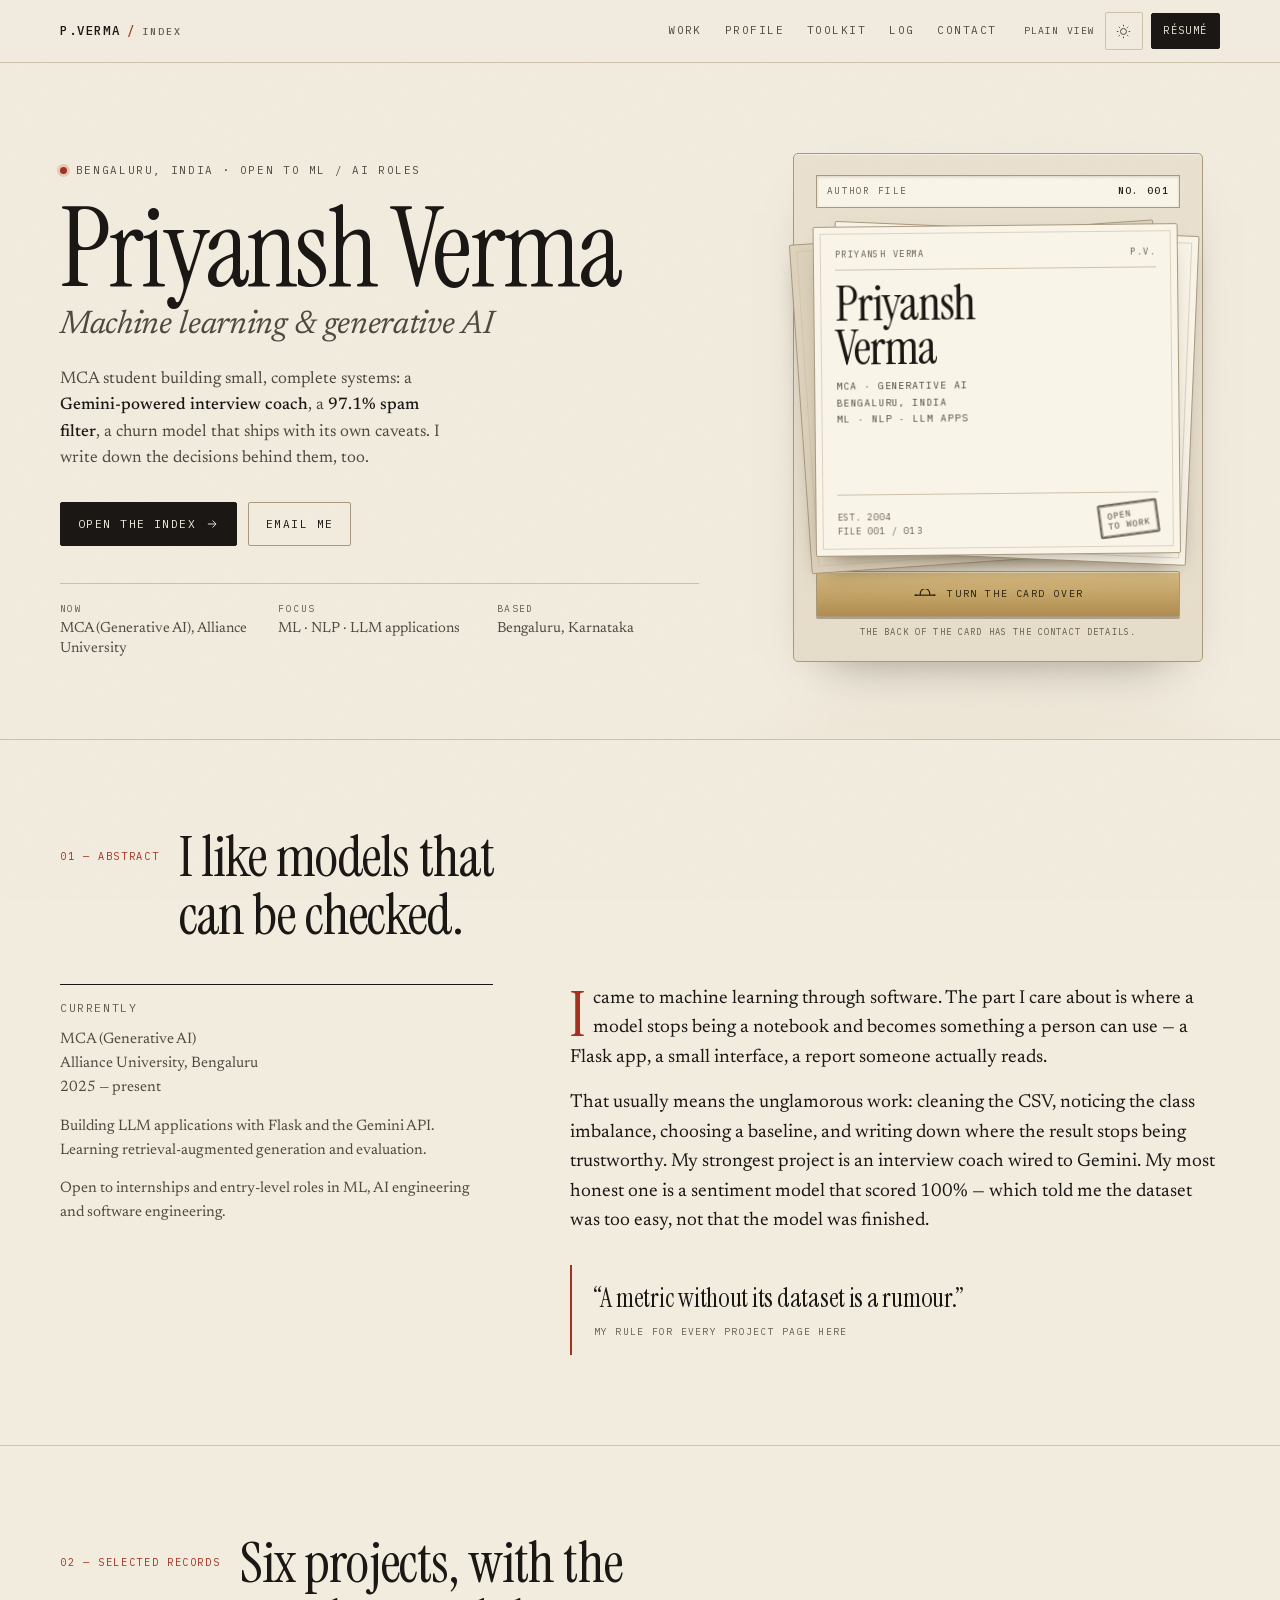
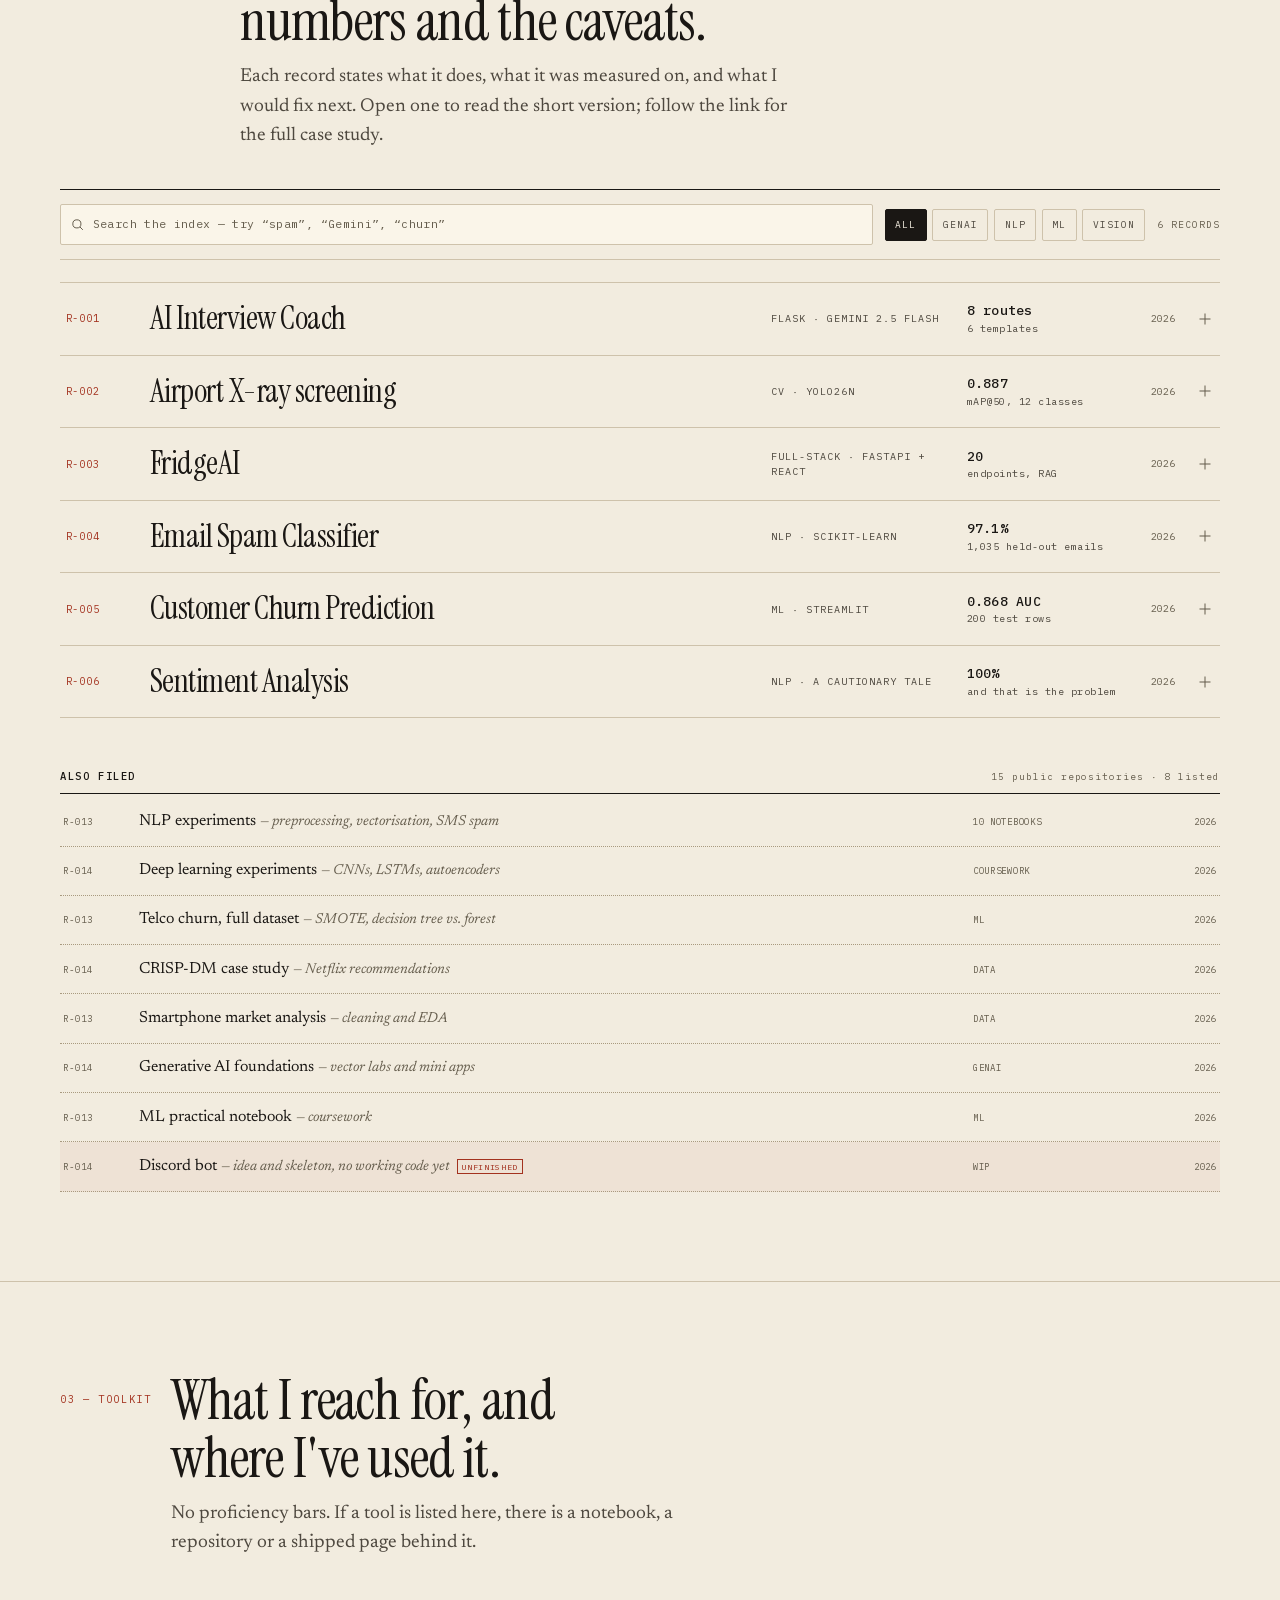
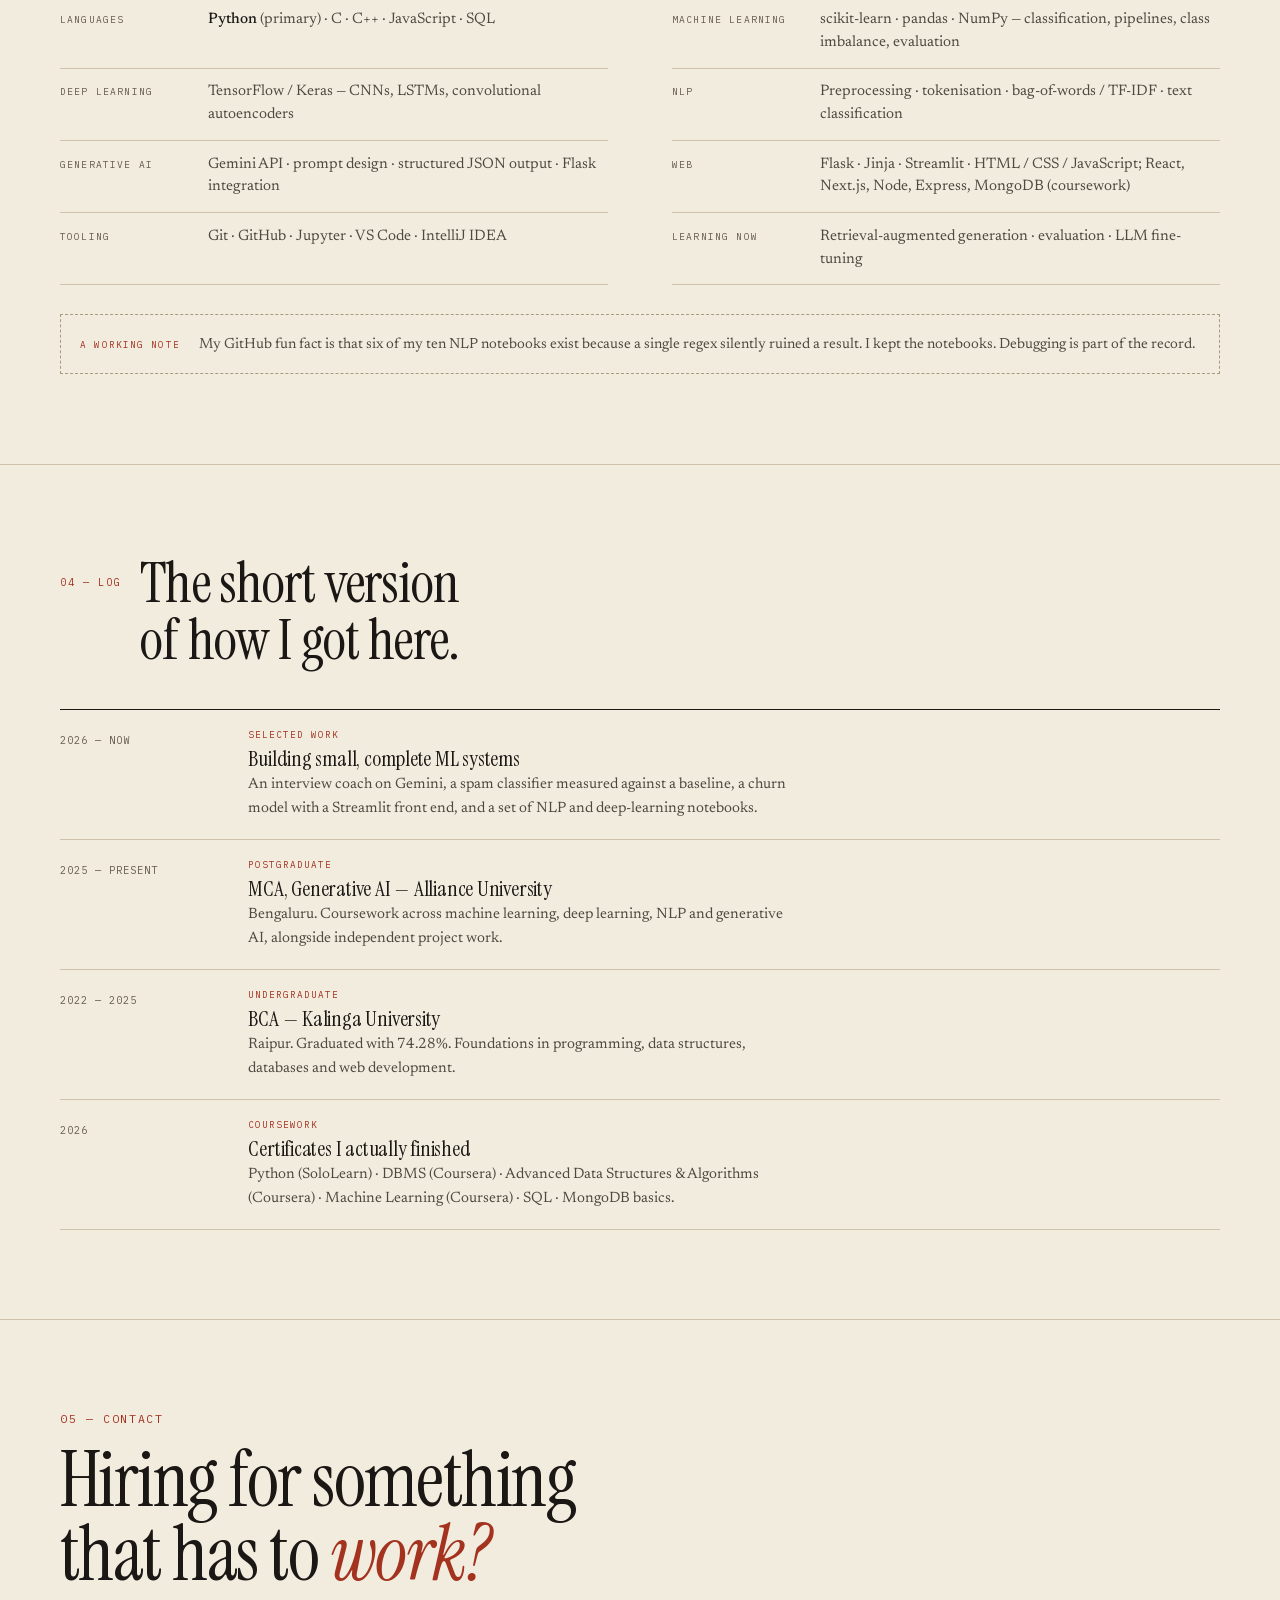
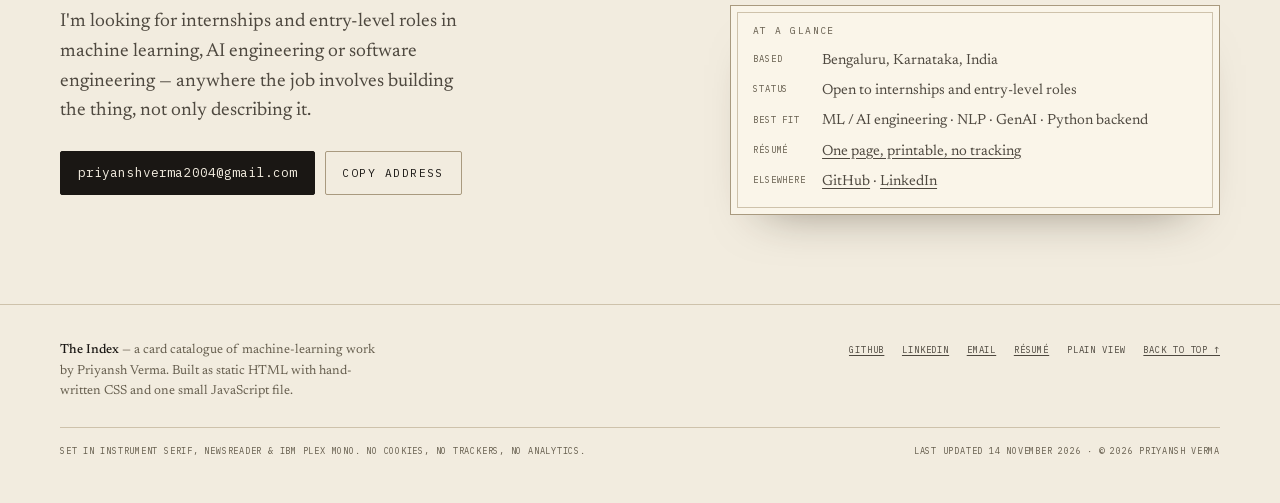
==== commit 1549ea5e: "Reorder records: Interviewer, Airport, FridgeAI, Email, Churn, Sentiment" ====
--- a/index.html
+++ b/index.html
@@ -307,104 +307,9 @@
           </div>
         </details>
 
-<details class="record" id="r-002" data-tags="ml python scikit-learn streamlit data churn">
-          <summary>
-            <span class="record__no">R-002</span>
-            <span class="record__title">Customer Churn Prediction</span>
-            <span class="record__role">ML · Streamlit</span>
-            <span class="record__metric"><b>0.868 AUC</b>200 test rows</span>
-            <span class="record__year">2026</span>
-            <span class="record__chev" aria-hidden="true"></span>
-          </summary>
-          <div class="record__body">
-            <div class="record__text">
-              <p>A churn classifier with a small Streamlit front end: ten customer fields in, churn probability out. I compared a linear baseline with a random forest and selected on ROC-AUC, because the classes are not balanced.</p>
-              <dl class="spec">
-                <dt>Data</dt><dd>1,000 Telco-format customer records</dd>
-                <dt>Models</dt><dd>Logistic regression vs. random forest (200 trees, max depth 10)</dd>
-                <dt>Test</dt><dd>200 held-out rows, 20% split</dd>
-                <dt>Result</dt><dd>Random forest 0.868 ROC-AUC, 0.79 accuracy; logistic 0.859</dd>
-              </dl>
-              <ul class="bullets">
-                <li>Wrapped preprocessing and model in one scikit-learn Pipeline, so training and serving cannot drift apart.</li>
-                <li>Chose AUC over accuracy because a model that always predicts “stays” can still look plausible.</li>
-                <li>Kept the caveat visible: 200 test rows means the interval around that AUC is wide.</li>
-              </ul>
-              <p class="links">
-                <a href="https://github.com/priyanshverma2004/Custo_churn_pred_prj" target="_blank" rel="noopener">Repository <svg viewBox="0 0 24 24" fill="none" stroke="currentColor" stroke-width="1.6" aria-hidden="true"><path d="M7 17L17 7M9 7h8v8"/></svg></a>
-                <a href="/work/churn/">Full record →</a>
-              </p>
-            </div>
-            <figure class="plate" data-caption="FIG. 03 — WHO LEAVES">
-              <svg viewBox="0 0 400 280" aria-hidden="true">
-                <text x="28" y="30" font-size="6.5" stroke="none">TENURE → CHURN RISK</text>
-                <path d="M40 204h310M40 204V70" stroke="currentColor"/>
-                <path d="M40 96c62 6 78 28 104 54s48 30 76 34 72 8 118 16" stroke="currentColor" fill="none" stroke-dasharray="4 4"/>
-                <path d="M40 110c58 10 92 34 118 54s66 22 118 24 70 2 74 2" stroke="currentColor" fill="none"/>
-                <g>
-                  <circle cx="94" cy="132" r="10" stroke="currentColor" fill="none"/><path d="M80 158c2-10 7-14 14-14s12 4 14 14" stroke="currentColor" fill="none"/>
-                  <circle cx="152" cy="132" r="10" stroke="currentColor" fill="none"/><path d="M138 158c2-10 7-14 14-14s12 4 14 14" stroke="currentColor" fill="none"/>
-                  <circle cx="210" cy="132" r="10" stroke="currentColor" fill="none"/><path d="M196 158c2-10 7-14 14-14s12 4 14 14" stroke="currentColor" fill="none"/>
-                  <circle cx="278" cy="132" r="10" stroke="currentColor" fill="none" stroke-dasharray="3 3"/><path d="M264 158c2-10 7-14 14-14s12 4 14 14" stroke="currentColor" fill="none" stroke-dasharray="3 3"/>
-                  <path d="M292 118l18-16" stroke="currentColor"/>
-                  <text x="306" y="100" font-size="6" stroke="none">CHURN</text>
-                </g>
-                <rect x="40" y="224" width="120" height="26" fill="currentColor" opacity=".08"/>
-                <text x="50" y="240" font-size="7" stroke="none">AUC 0.868</text>
-                <text x="174" y="240" font-size="6" stroke="none">RANDOM FOREST · N=200</text>
-              </svg>
-            </figure>
-          </div>
-        </details>
-
-<details class="record" id="r-003" data-tags="nlp ml python streamlit sentiment">
-          <summary>
-            <span class="record__no">R-003</span>
-            <span class="record__title">Sentiment Analysis</span>
-            <span class="record__role">NLP · a cautionary tale</span>
-            <span class="record__metric"><b>100%</b>and that is the problem</span>
-            <span class="record__year">2026</span>
-            <span class="record__chev" aria-hidden="true"></span>
-          </summary>
-          <div class="record__body">
-            <div class="record__text">
-              <p>A sentiment classifier trained on 1,000 synthetic reviews. Logistic regression and Naive Bayes both scored 100% on the held-out set. That result is the most useful thing in the repository: it says the dataset was too easy, not that the model is finished.</p>
-              <dl class="spec">
-                <dt>Data</dt><dd>1,000 synthetic positive / negative reviews</dd>
-                <dt>Models</dt><dd>Logistic regression and Multinomial Naive Bayes</dd>
-                <dt>Result</dt><dd>1.00 accuracy for both on 200 test rows</dd>
-                <dt>Read</dt><dd>A suspicious score — likely template overlap between splits</dd>
-              </dl>
-              <ul class="bullets">
-                <li>Published the result as-is instead of quietly replacing it with a friendlier number.</li>
-                <li>Wrote down the next check: a harder, real review set with neutral examples and negation.</li>
-                <li>Kept the Streamlit demo small so the model can be swapped in one file.</li>
-              </ul>
-              <p class="links">
-                <a href="https://github.com/priyanshverma2004/Sentiment_Analysis_prj" target="_blank" rel="noopener">Repository <svg viewBox="0 0 24 24" fill="none" stroke="currentColor" stroke-width="1.6" aria-hidden="true"><path d="M7 17L17 7M9 7h8v8"/></svg></a>
-              </p>
-            </div>
-            <figure class="plate" data-caption="FIG. 04 — TOO GOOD TO BE TRUE">
-              <svg viewBox="0 0 400 280" aria-hidden="true">
-                <path d="M34 62h170a10 10 0 0 1 10 10v62a10 10 0 0 1-10 10H84l-24 20v-20H34a10 10 0 0 1-10-10V72a10 10 0 0 1 10-10Z" stroke="currentColor" fill="none"/>
-                <text x="52" y="96" font-size="26" font-family="Georgia,serif" stroke="none">+</text>
-                <path d="M80 102h90M80 116h64" stroke="currentColor"/>
-                <path d="M236 112h112a10 10 0 0 1 10 10v52a10 10 0 0 1-10 10h-26v18l-22-18h-64a10 10 0 0 1-10-10v-52a10 10 0 0 1 10-10Z" stroke="currentColor" fill="none"/>
-                <text x="252" y="146" font-size="26" font-family="Georgia,serif" stroke="none">−</text>
-                <path d="M280 152h50M280 166h34" stroke="currentColor"/>
-                <path d="M34 214h332" stroke="currentColor"/>
-                <text x="34" y="240" font-size="9" font-family="Georgia,serif" stroke="none">1.00 accuracy</text>
-                <text x="34" y="258" font-size="6" stroke="none">SYNTHETIC DATA · 200 TEST ROWS · BOTH MODELS</text>
-                <text x="300" y="240" font-size="6" stroke="none">SUSPICIOUS</text>
-                <path d="M300 246l72 0" stroke="currentColor" stroke-dasharray="2 3"/>
-              </svg>
-            </figure>
-          </div>
-        </details>
-
-<details class="record" id="r-004" data-tags="ml cv vision yolo pytorch object detection">
+<details class="record" id="r-002" data-tags="ml cv vision yolo pytorch object detection">
         <summary>
-          <span class="record__no">R-004</span>
+          <span class="record__no">R-002</span>
           <span class="record__title">Airport X-ray screening</span>
           <span class="record__role">CV · YOLO26n</span>
           <span class="record__metric"><b>0.887</b>mAP@50, 12 classes</span>
@@ -465,9 +370,9 @@
         </div>
       </details>
 
-<details class="record" id="r-005" data-tags="genai python fastapi react llm rag gemini groq">
+<details class="record" id="r-003" data-tags="genai python fastapi react llm rag gemini groq">
         <summary>
-          <span class="record__no">R-005</span>
+          <span class="record__no">R-003</span>
           <span class="record__title">FridgeAI</span>
           <span class="record__role">Full-stack · FastAPI + React</span>
           <span class="record__metric"><b>20</b>endpoints, RAG</span>
@@ -517,9 +422,9 @@
         </div>
       </details>
 
-<details class="record" id="r-006" data-tags="nlp ml python scikit-learn text classification">
+<details class="record" id="r-004" data-tags="nlp ml python scikit-learn text classification">
           <summary>
-            <span class="record__no">R-006</span>
+            <span class="record__no">R-004</span>
             <span class="record__title">Email Spam Classifier</span>
             <span class="record__role">NLP · scikit-learn</span>
             <span class="record__metric"><b>97.1%</b>1,035 held-out emails</span>
@@ -567,6 +472,101 @@
             </figure>
           </div>
         </details>
+
+<details class="record" id="r-005" data-tags="ml python scikit-learn streamlit data churn">
+          <summary>
+            <span class="record__no">R-005</span>
+            <span class="record__title">Customer Churn Prediction</span>
+            <span class="record__role">ML · Streamlit</span>
+            <span class="record__metric"><b>0.868 AUC</b>200 test rows</span>
+            <span class="record__year">2026</span>
+            <span class="record__chev" aria-hidden="true"></span>
+          </summary>
+          <div class="record__body">
+            <div class="record__text">
+              <p>A churn classifier with a small Streamlit front end: ten customer fields in, churn probability out. I compared a linear baseline with a random forest and selected on ROC-AUC, because the classes are not balanced.</p>
+              <dl class="spec">
+                <dt>Data</dt><dd>1,000 Telco-format customer records</dd>
+                <dt>Models</dt><dd>Logistic regression vs. random forest (200 trees, max depth 10)</dd>
+                <dt>Test</dt><dd>200 held-out rows, 20% split</dd>
+                <dt>Result</dt><dd>Random forest 0.868 ROC-AUC, 0.79 accuracy; logistic 0.859</dd>
+              </dl>
+              <ul class="bullets">
+                <li>Wrapped preprocessing and model in one scikit-learn Pipeline, so training and serving cannot drift apart.</li>
+                <li>Chose AUC over accuracy because a model that always predicts “stays” can still look plausible.</li>
+                <li>Kept the caveat visible: 200 test rows means the interval around that AUC is wide.</li>
+              </ul>
+              <p class="links">
+                <a href="https://github.com/priyanshverma2004/Custo_churn_pred_prj" target="_blank" rel="noopener">Repository <svg viewBox="0 0 24 24" fill="none" stroke="currentColor" stroke-width="1.6" aria-hidden="true"><path d="M7 17L17 7M9 7h8v8"/></svg></a>
+                <a href="/work/churn/">Full record →</a>
+              </p>
+            </div>
+            <figure class="plate" data-caption="FIG. 03 — WHO LEAVES">
+              <svg viewBox="0 0 400 280" aria-hidden="true">
+                <text x="28" y="30" font-size="6.5" stroke="none">TENURE → CHURN RISK</text>
+                <path d="M40 204h310M40 204V70" stroke="currentColor"/>
+                <path d="M40 96c62 6 78 28 104 54s48 30 76 34 72 8 118 16" stroke="currentColor" fill="none" stroke-dasharray="4 4"/>
+                <path d="M40 110c58 10 92 34 118 54s66 22 118 24 70 2 74 2" stroke="currentColor" fill="none"/>
+                <g>
+                  <circle cx="94" cy="132" r="10" stroke="currentColor" fill="none"/><path d="M80 158c2-10 7-14 14-14s12 4 14 14" stroke="currentColor" fill="none"/>
+                  <circle cx="152" cy="132" r="10" stroke="currentColor" fill="none"/><path d="M138 158c2-10 7-14 14-14s12 4 14 14" stroke="currentColor" fill="none"/>
+                  <circle cx="210" cy="132" r="10" stroke="currentColor" fill="none"/><path d="M196 158c2-10 7-14 14-14s12 4 14 14" stroke="currentColor" fill="none"/>
+                  <circle cx="278" cy="132" r="10" stroke="currentColor" fill="none" stroke-dasharray="3 3"/><path d="M264 158c2-10 7-14 14-14s12 4 14 14" stroke="currentColor" fill="none" stroke-dasharray="3 3"/>
+                  <path d="M292 118l18-16" stroke="currentColor"/>
+                  <text x="306" y="100" font-size="6" stroke="none">CHURN</text>
+                </g>
+                <rect x="40" y="224" width="120" height="26" fill="currentColor" opacity=".08"/>
+                <text x="50" y="240" font-size="7" stroke="none">AUC 0.868</text>
+                <text x="174" y="240" font-size="6" stroke="none">RANDOM FOREST · N=200</text>
+              </svg>
+            </figure>
+          </div>
+        </details>
+
+<details class="record" id="r-006" data-tags="nlp ml python streamlit sentiment">
+          <summary>
+            <span class="record__no">R-006</span>
+            <span class="record__title">Sentiment Analysis</span>
+            <span class="record__role">NLP · a cautionary tale</span>
+            <span class="record__metric"><b>100%</b>and that is the problem</span>
+            <span class="record__year">2026</span>
+            <span class="record__chev" aria-hidden="true"></span>
+          </summary>
+          <div class="record__body">
+            <div class="record__text">
+              <p>A sentiment classifier trained on 1,000 synthetic reviews. Logistic regression and Naive Bayes both scored 100% on the held-out set. That result is the most useful thing in the repository: it says the dataset was too easy, not that the model is finished.</p>
+              <dl class="spec">
+                <dt>Data</dt><dd>1,000 synthetic positive / negative reviews</dd>
+                <dt>Models</dt><dd>Logistic regression and Multinomial Naive Bayes</dd>
+                <dt>Result</dt><dd>1.00 accuracy for both on 200 test rows</dd>
+                <dt>Read</dt><dd>A suspicious score — likely template overlap between splits</dd>
+              </dl>
+              <ul class="bullets">
+                <li>Published the result as-is instead of quietly replacing it with a friendlier number.</li>
+                <li>Wrote down the next check: a harder, real review set with neutral examples and negation.</li>
+                <li>Kept the Streamlit demo small so the model can be swapped in one file.</li>
+              </ul>
+              <p class="links">
+                <a href="https://github.com/priyanshverma2004/Sentiment_Analysis_prj" target="_blank" rel="noopener">Repository <svg viewBox="0 0 24 24" fill="none" stroke="currentColor" stroke-width="1.6" aria-hidden="true"><path d="M7 17L17 7M9 7h8v8"/></svg></a>
+              </p>
+            </div>
+            <figure class="plate" data-caption="FIG. 04 — TOO GOOD TO BE TRUE">
+              <svg viewBox="0 0 400 280" aria-hidden="true">
+                <path d="M34 62h170a10 10 0 0 1 10 10v62a10 10 0 0 1-10 10H84l-24 20v-20H34a10 10 0 0 1-10-10V72a10 10 0 0 1 10-10Z" stroke="currentColor" fill="none"/>
+                <text x="52" y="96" font-size="26" font-family="Georgia,serif" stroke="none">+</text>
+                <path d="M80 102h90M80 116h64" stroke="currentColor"/>
+                <path d="M236 112h112a10 10 0 0 1 10 10v52a10 10 0 0 1-10 10h-26v18l-22-18h-64a10 10 0 0 1-10-10v-52a10 10 0 0 1 10-10Z" stroke="currentColor" fill="none"/>
+                <text x="252" y="146" font-size="26" font-family="Georgia,serif" stroke="none">−</text>
+                <path d="M280 152h50M280 166h34" stroke="currentColor"/>
+                <path d="M34 214h332" stroke="currentColor"/>
+                <text x="34" y="240" font-size="9" font-family="Georgia,serif" stroke="none">1.00 accuracy</text>
+                <text x="34" y="258" font-size="6" stroke="none">SYNTHETIC DATA · 200 TEST ROWS · BOTH MODELS</text>
+                <text x="300" y="240" font-size="6" stroke="none">SUSPICIOUS</text>
+                <path d="M300 246l72 0" stroke="currentColor" stroke-dasharray="2 3"/>
+              </svg>
+            </figure>
+          </div>
+        </details>
       </div>
 
       <p class="small muted" data-empty hidden style="padding:1.2rem 0">No records match that search. <button type="button" data-clear style="text-decoration:underline">Clear it</button>.</p>
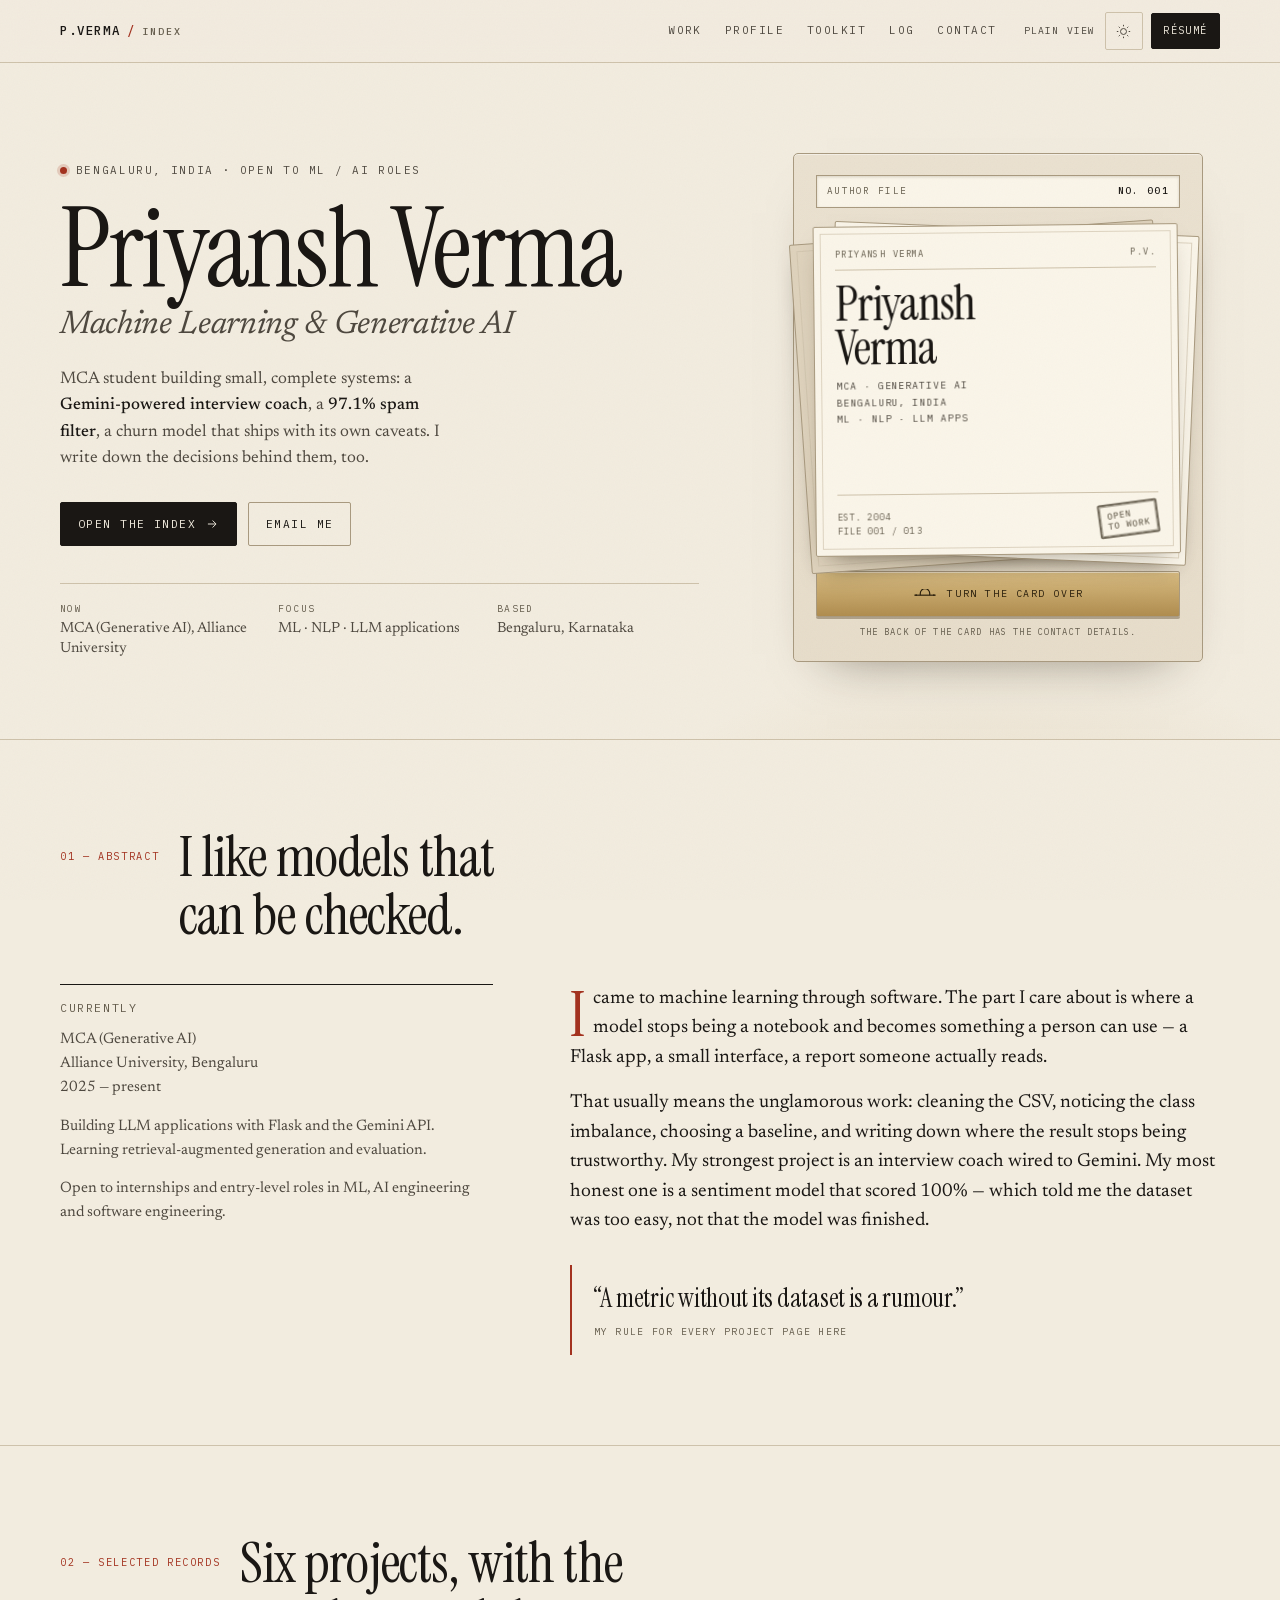
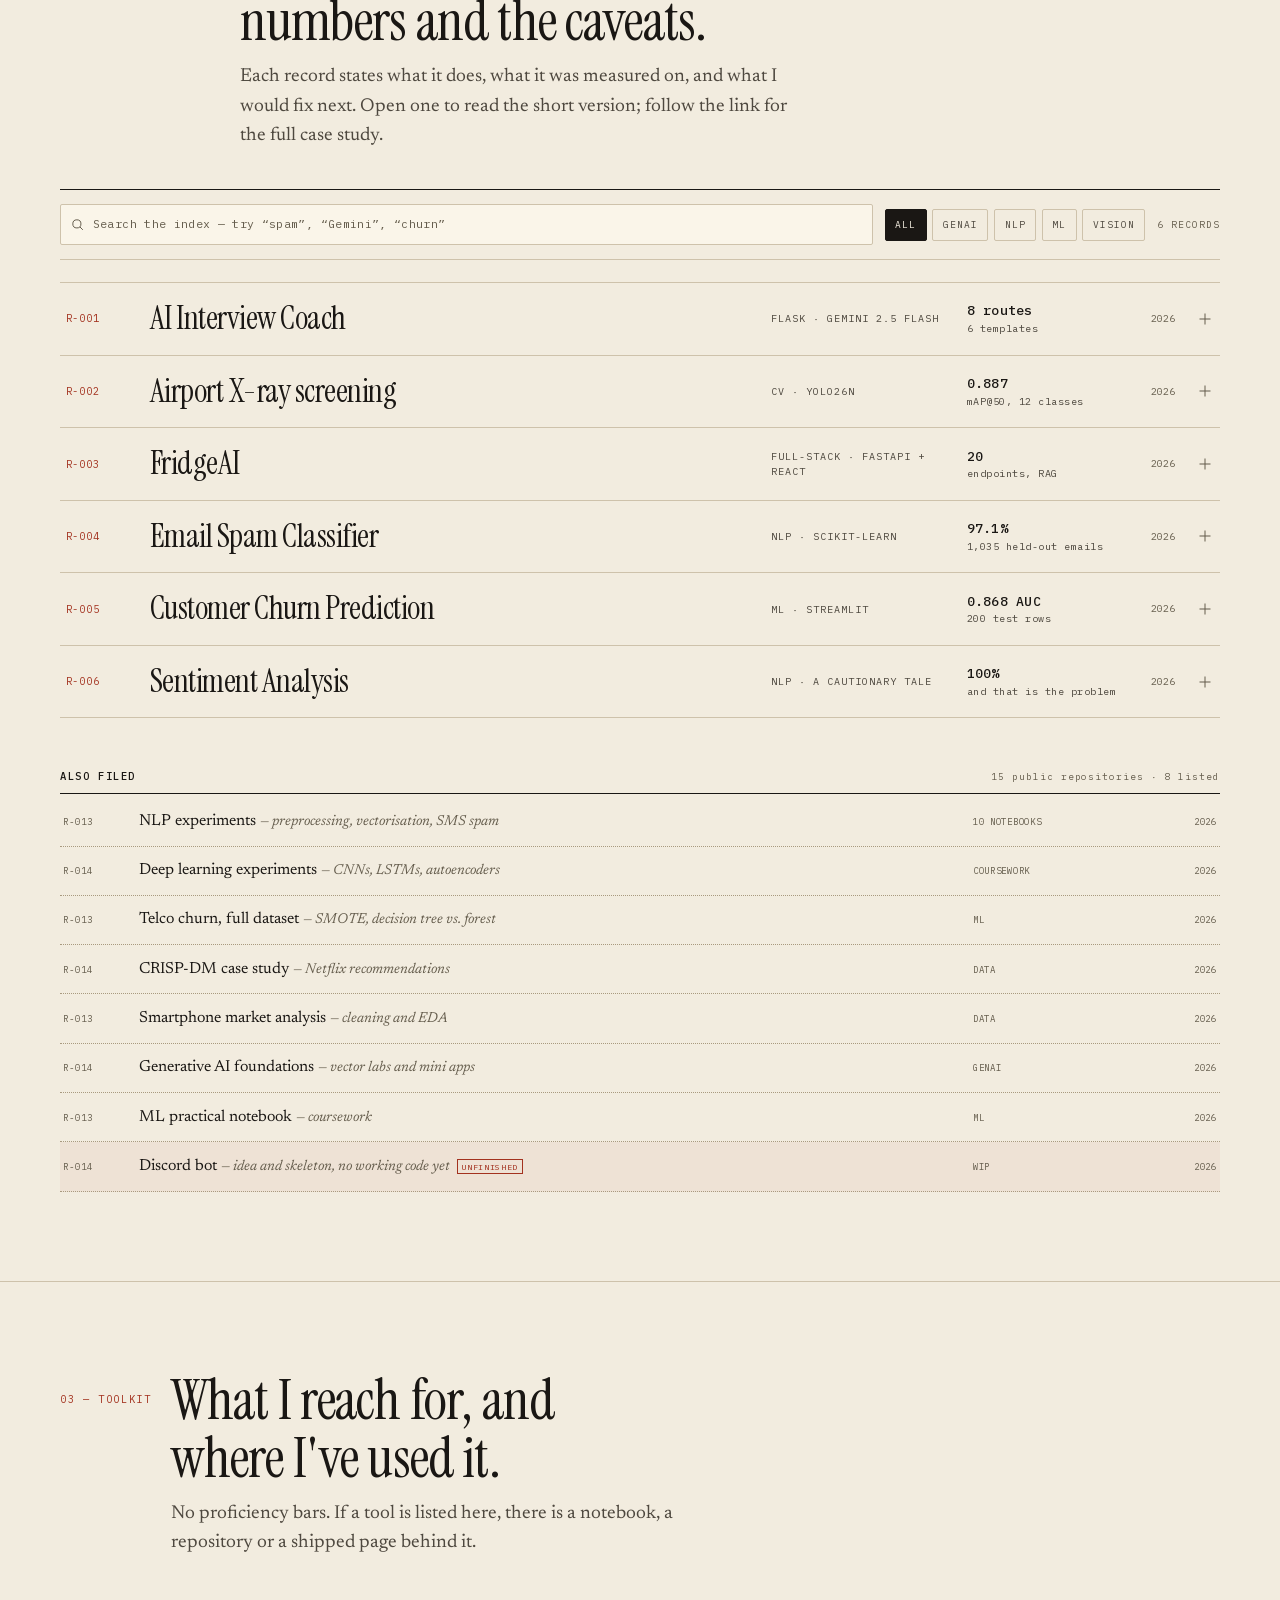
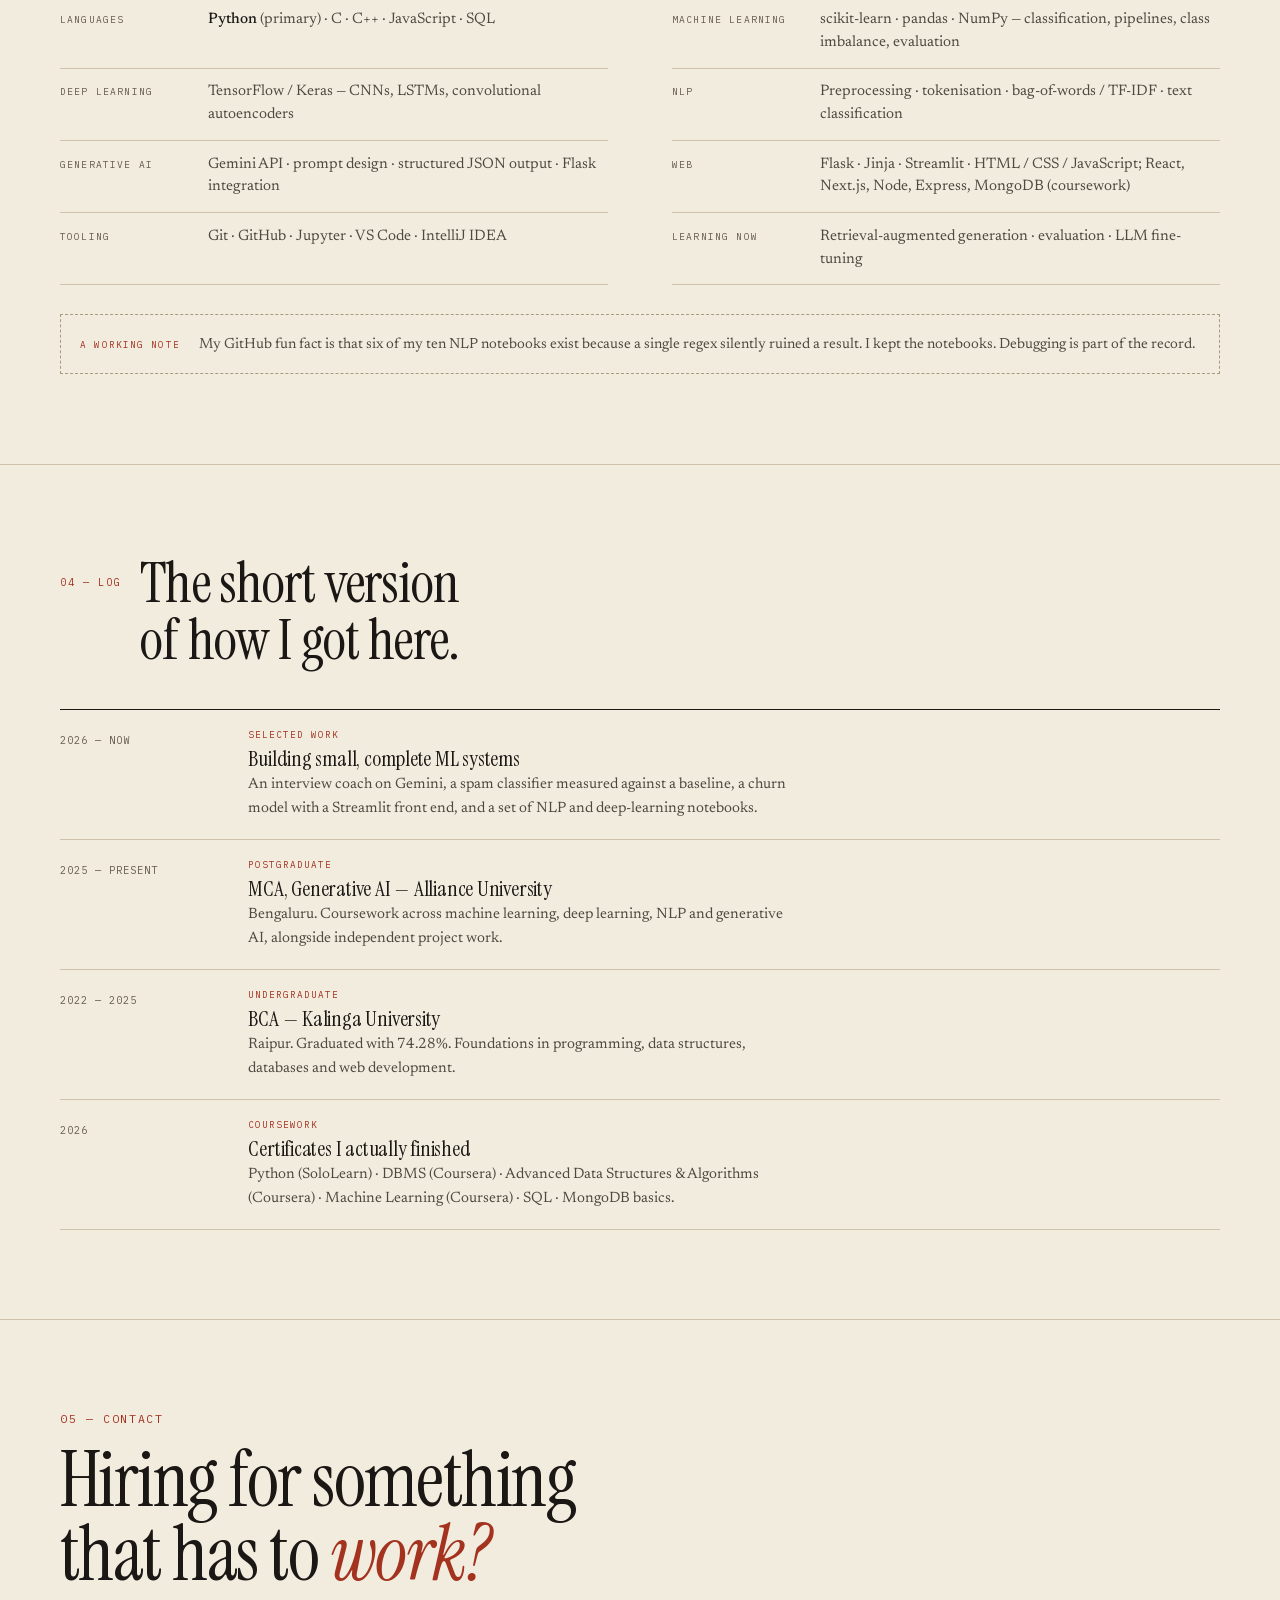
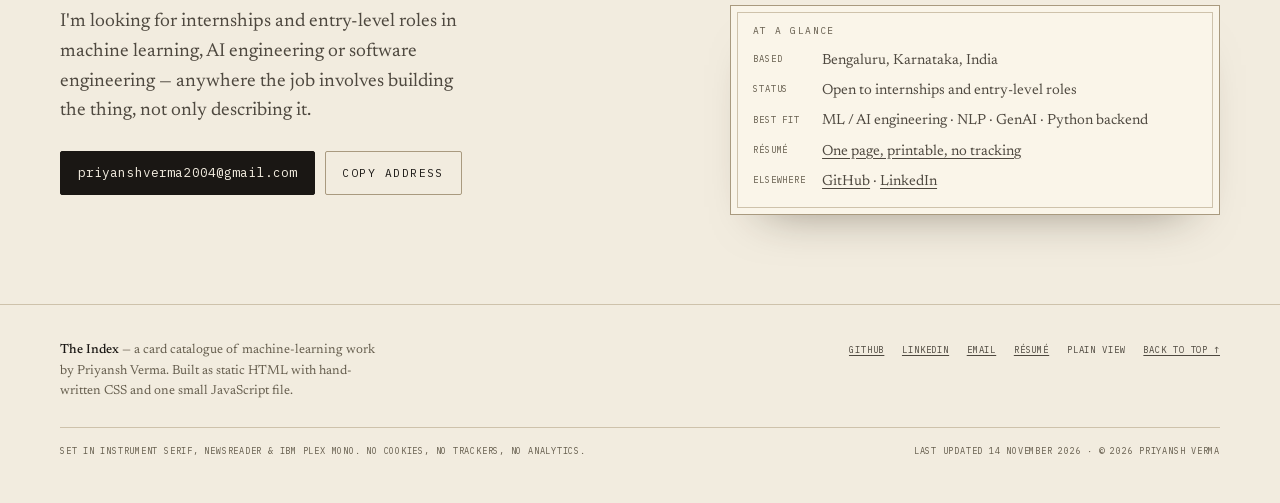
==== commit d900a019: "Capitalize Generative AI in hero role" ====
--- a/index.html
+++ b/index.html
@@ -139,7 +139,7 @@
         <p class="eyebrow"><span class="dot" aria-hidden="true"></span>Bengaluru, India · Open to ML / AI roles</p>
         <h1 id="hero-title">
           <span class="h1__name">Priyansh Verma</span>
-          <span class="h1__role">Machine learning &amp; generative AI</span>
+          <span class="h1__role">Machine Learning &amp; Generative AI</span>
         </h1>
         <p class="lede">MCA student building small, complete systems: a <b>Gemini-powered interview coach</b>, a <b>97.1% spam filter</b>, a churn model that ships with its own caveats. I write down the decisions behind them, too.</p>
         <div class="hero__cta">
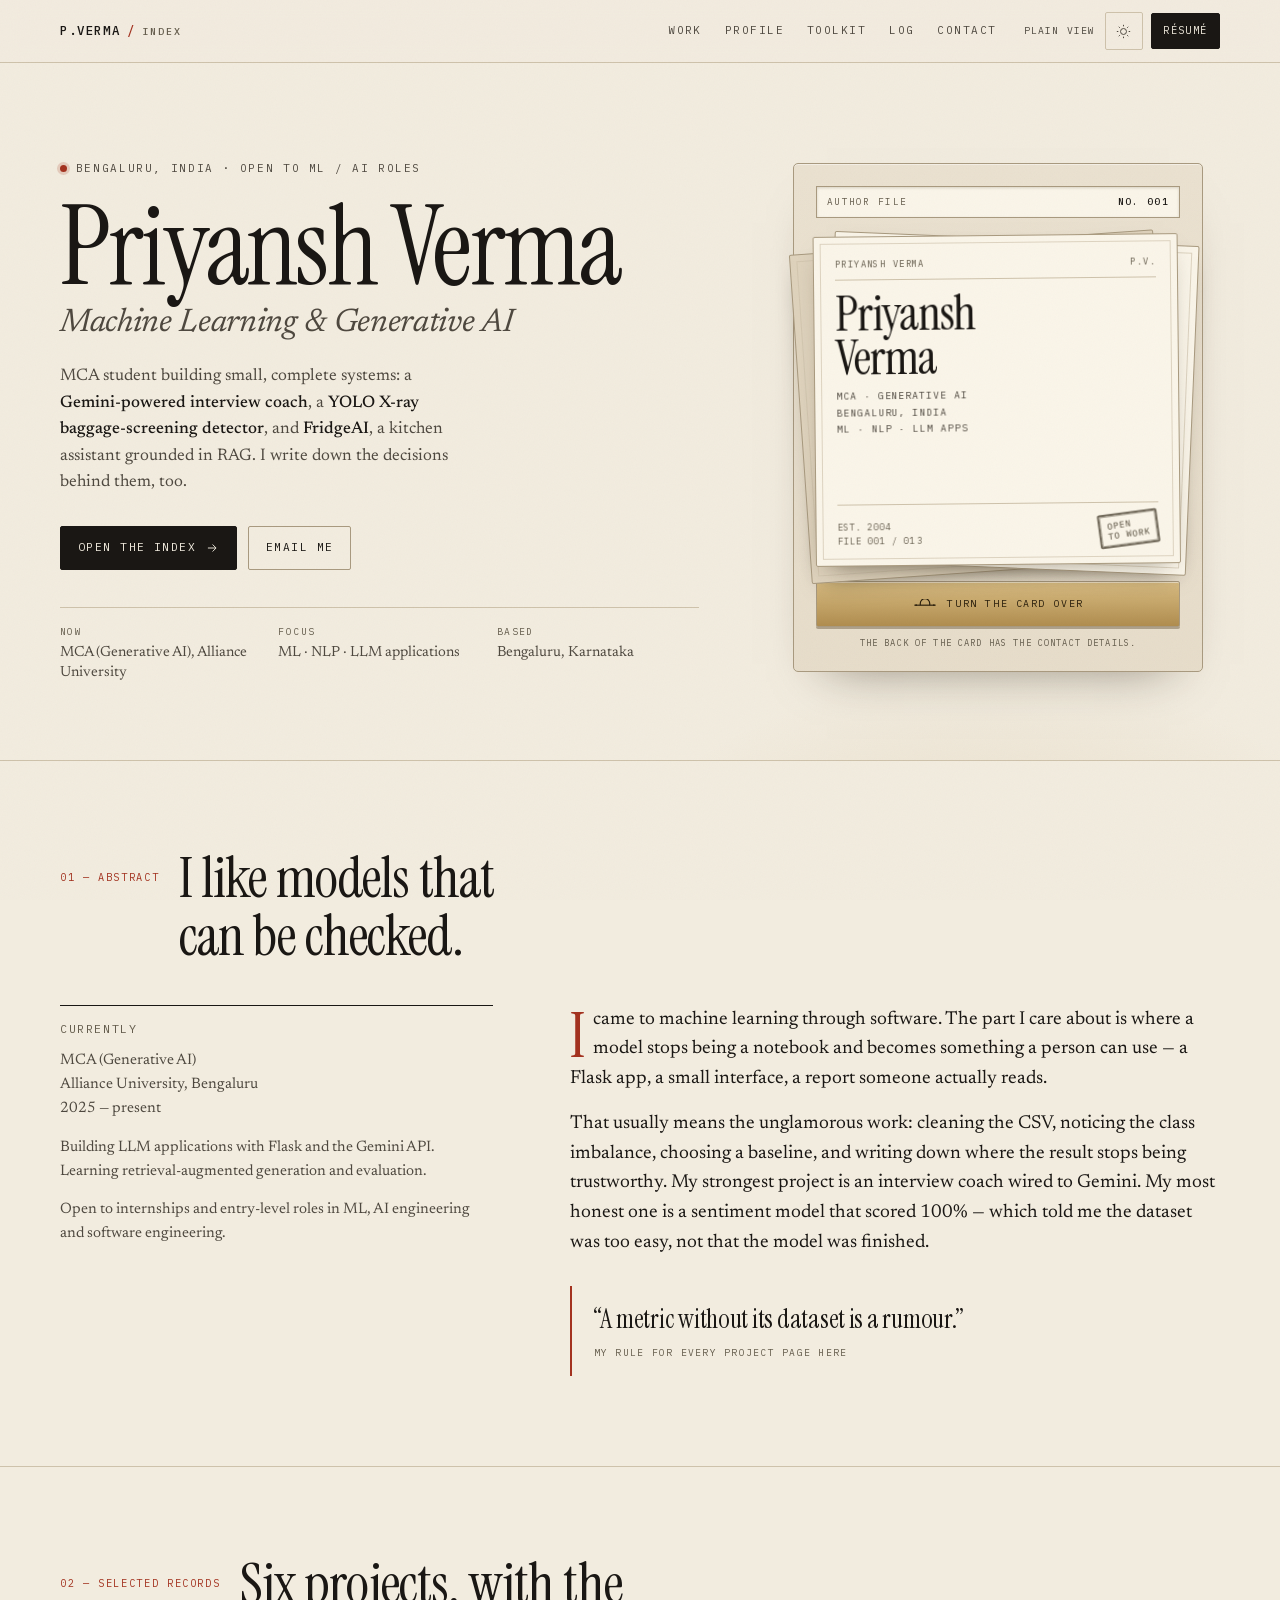
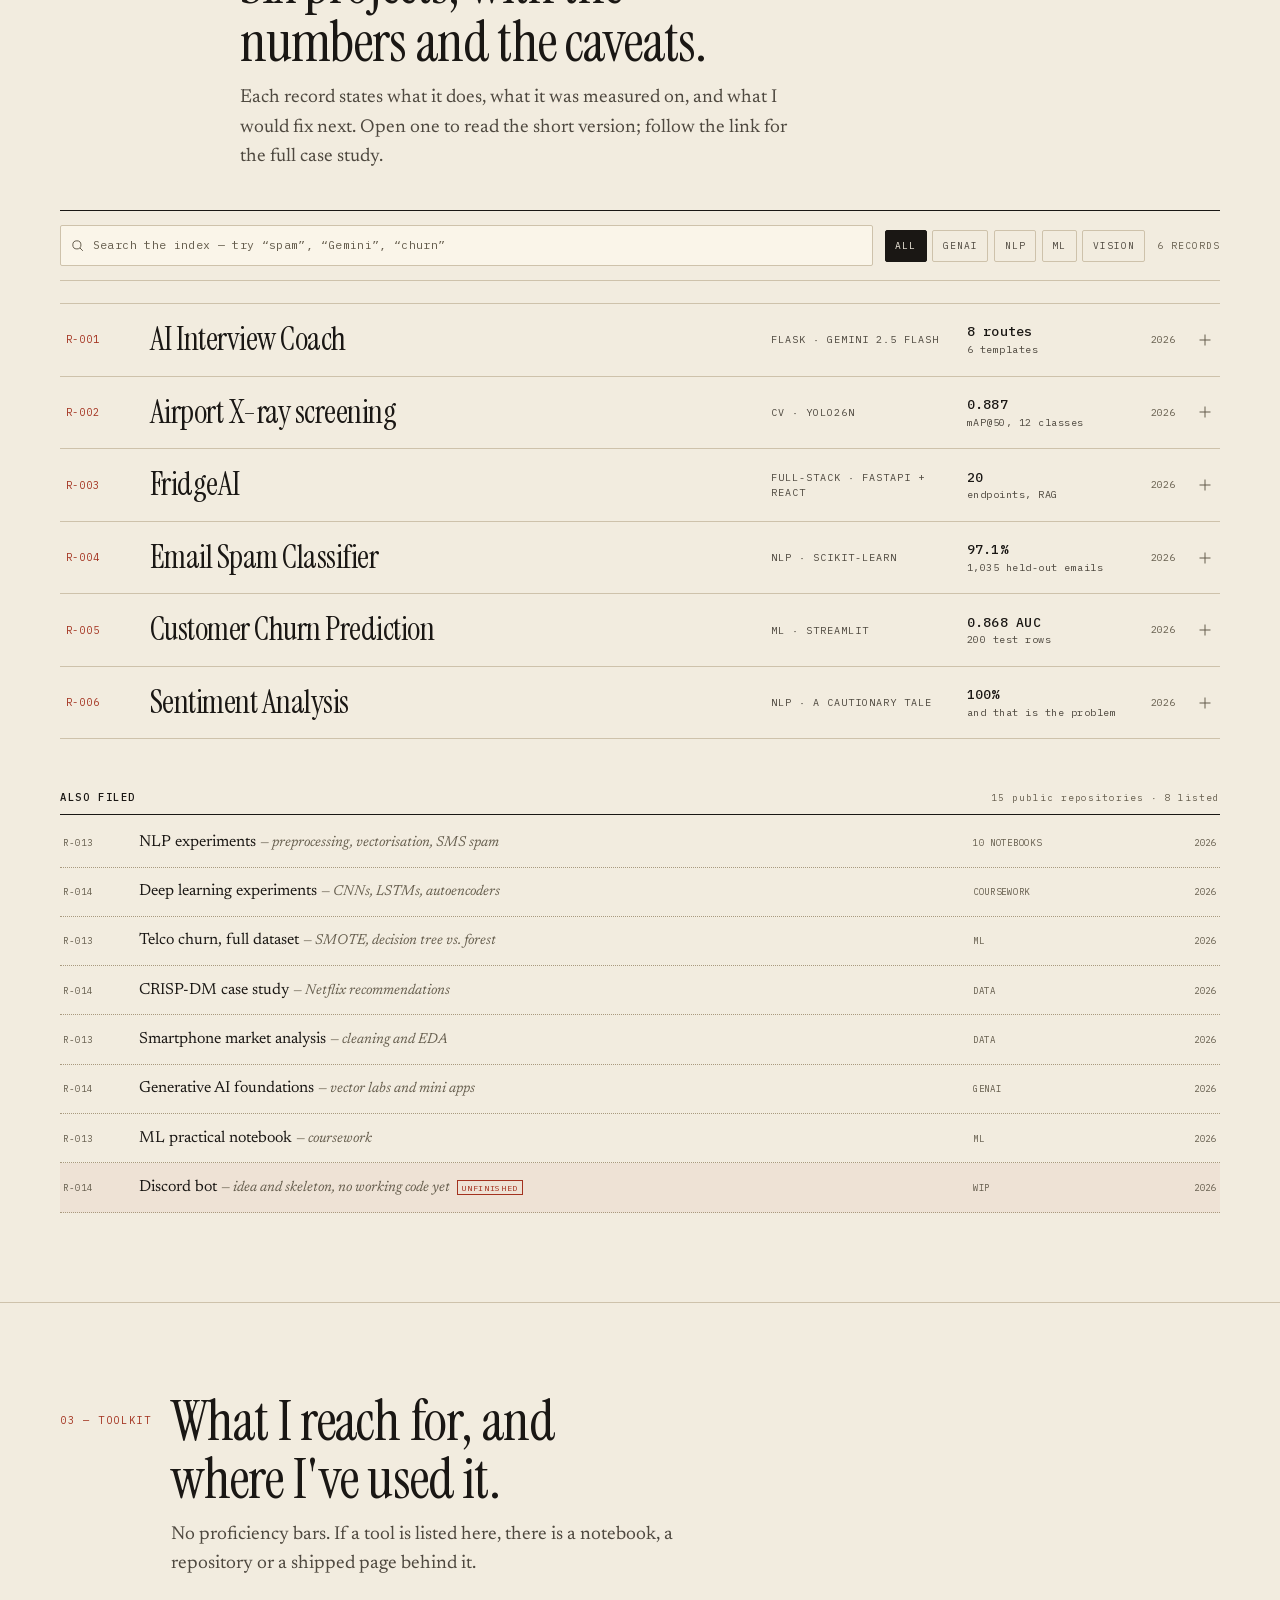
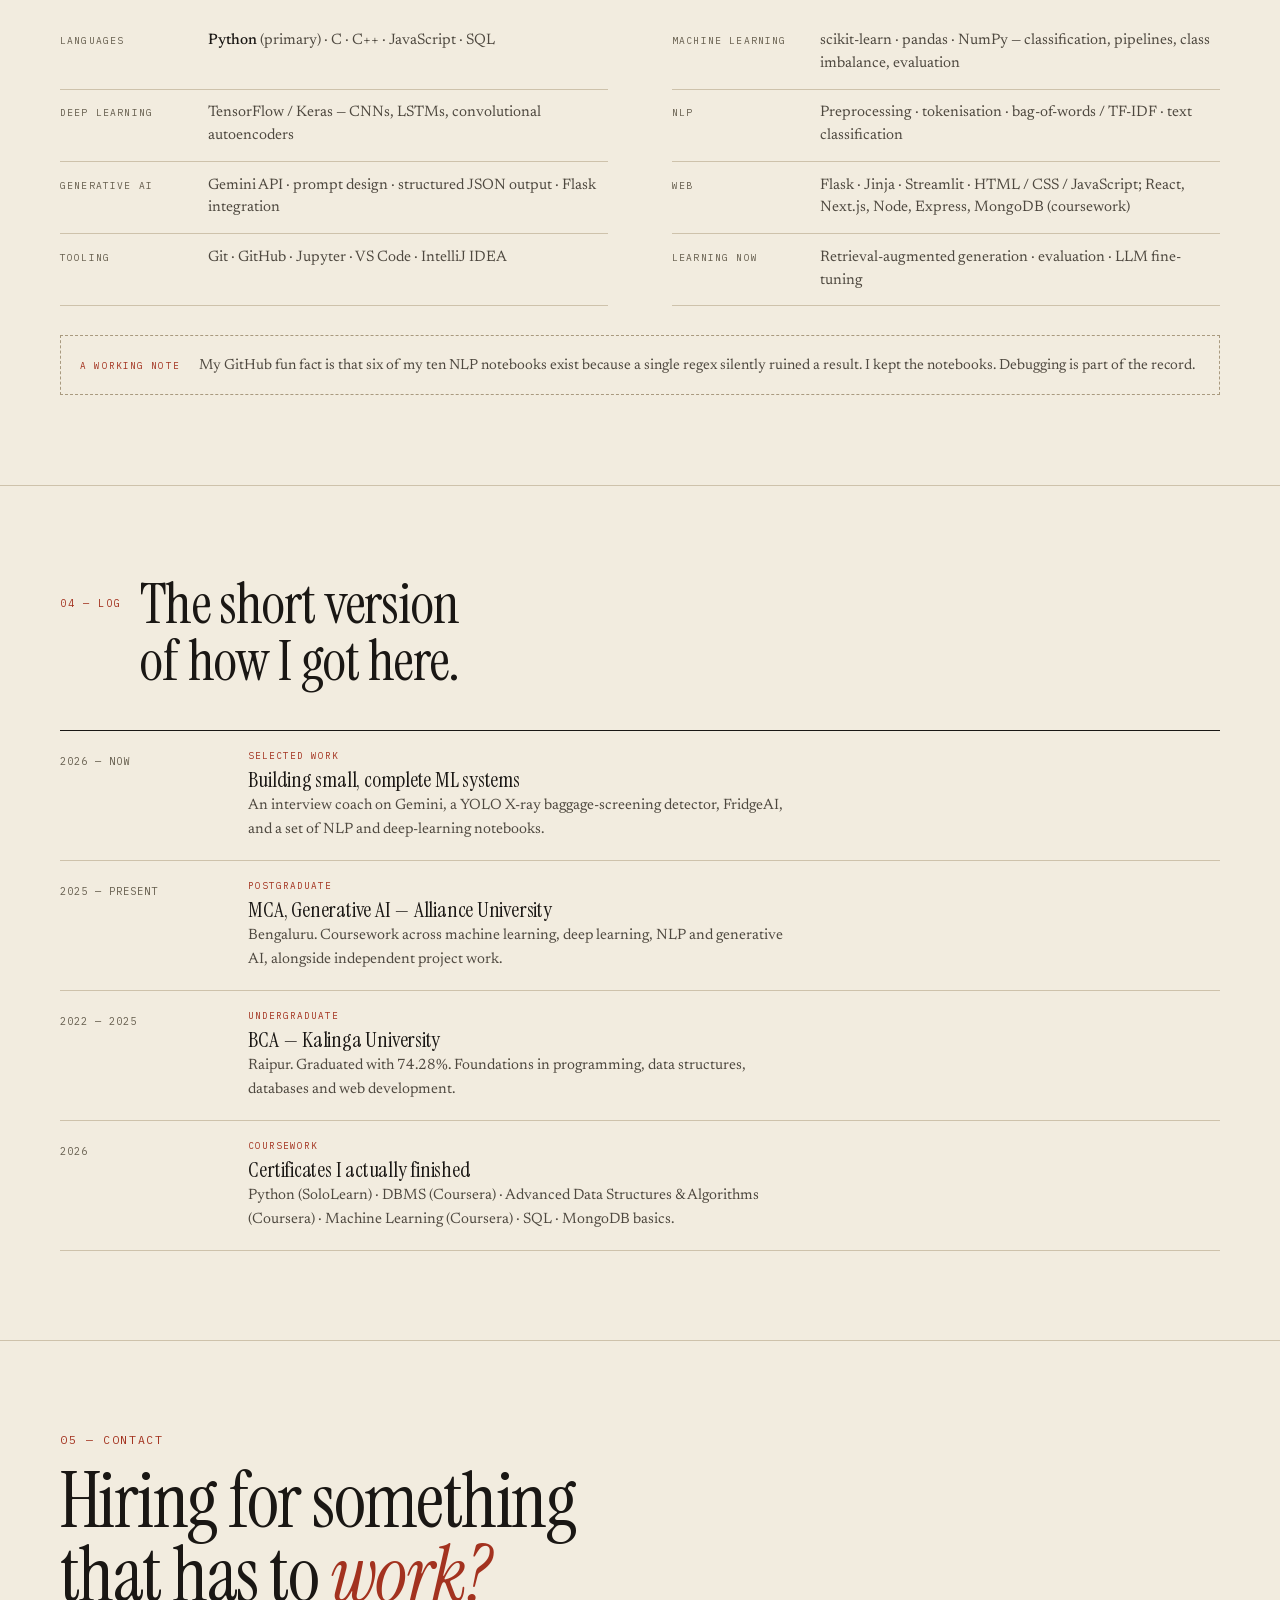
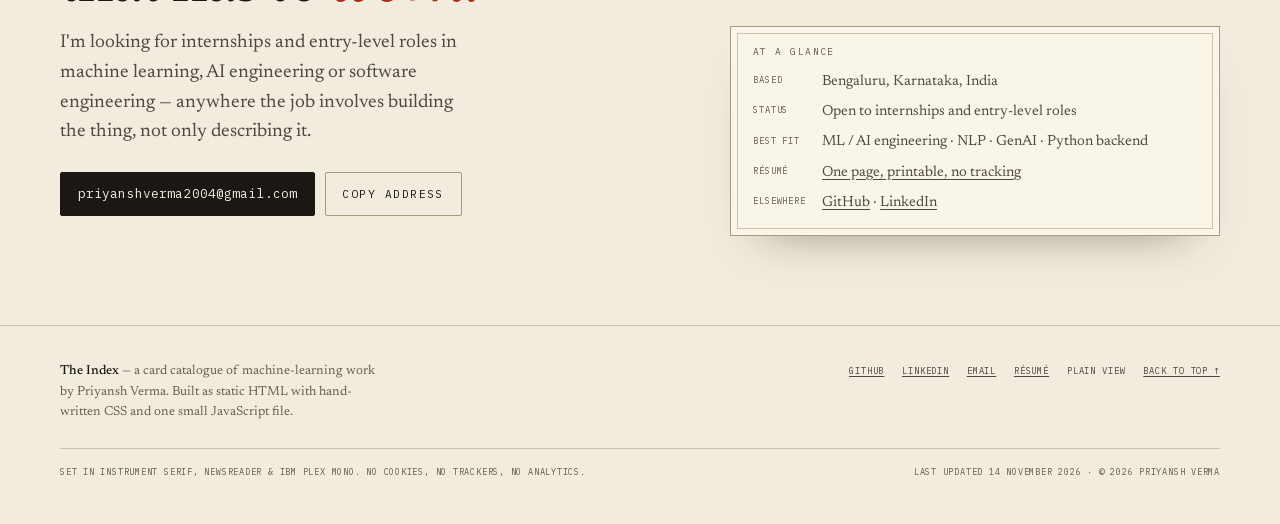
==== commit 00d16402: "Update bio to feature baggage screening and FridgeAI" ====
--- a/index.html
+++ b/index.html
@@ -141,7 +141,7 @@
           <span class="h1__name">Priyansh Verma</span>
           <span class="h1__role">Machine Learning &amp; Generative AI</span>
         </h1>
-        <p class="lede">MCA student building small, complete systems: a <b>Gemini-powered interview coach</b>, a <b>97.1% spam filter</b>, a churn model that ships with its own caveats. I write down the decisions behind them, too.</p>
+        <p class="lede">MCA student building small, complete systems: a <b>Gemini-powered interview coach</b>, a <b>YOLO X-ray baggage-screening detector</b>, and <b>FridgeAI</b>, a kitchen assistant grounded in RAG. I write down the decisions behind them, too.</p>
         <div class="hero__cta">
           <a class="btn" href="#work">Open the index
             <svg viewBox="0 0 24 24" fill="none" stroke="currentColor" stroke-width="1.6" aria-hidden="true"><path d="M5 12h13M13 6l6 6-6 6"/></svg>
@@ -642,7 +642,7 @@
           <div class="log__what">
             <span class="where">Selected work</span>
             <h3>Building small, complete ML systems</h3>
-            <p>An interview coach on Gemini, a spam classifier measured against a baseline, a churn model with a Streamlit front end, and a set of NLP and deep-learning notebooks.</p>
+            <p>An interview coach on Gemini, a YOLO X-ray baggage-screening detector, FridgeAI, and a set of NLP and deep-learning notebooks.</p>
           </div>
         </li>
         <li class="log__item">
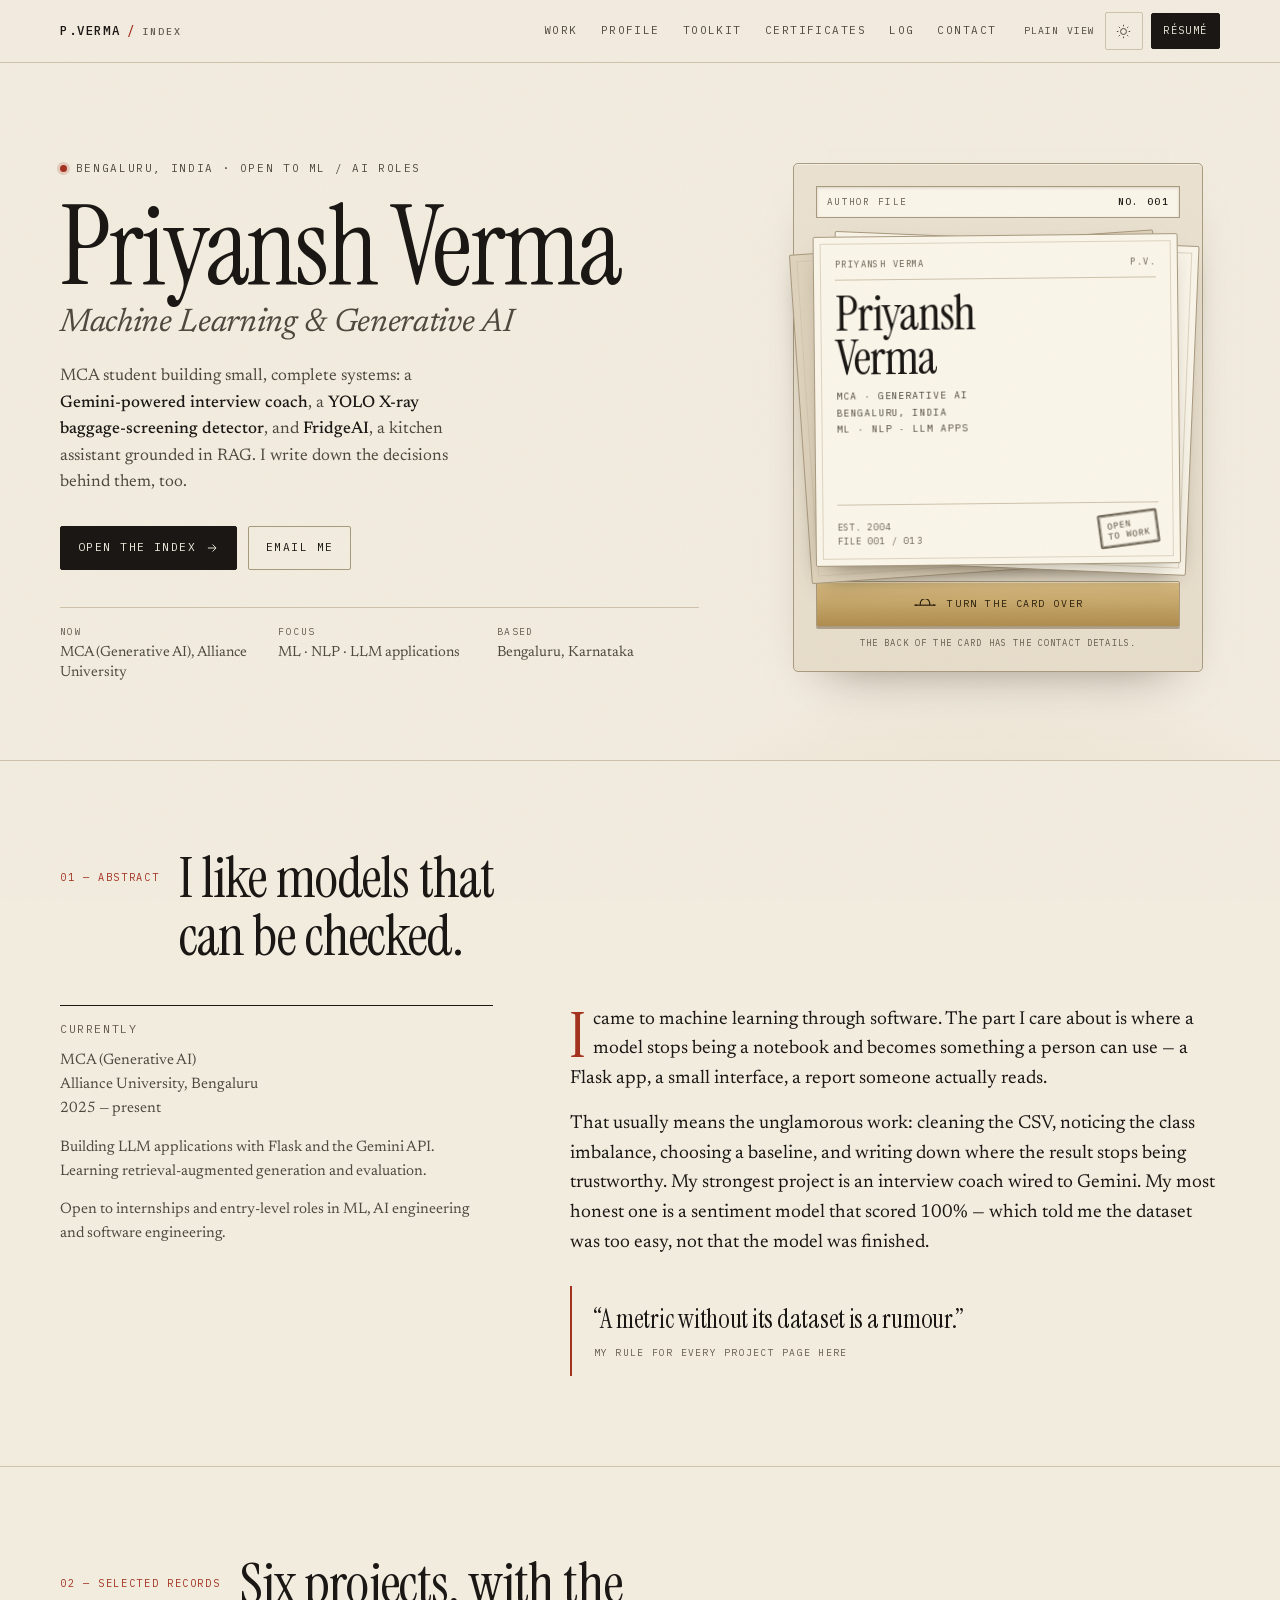
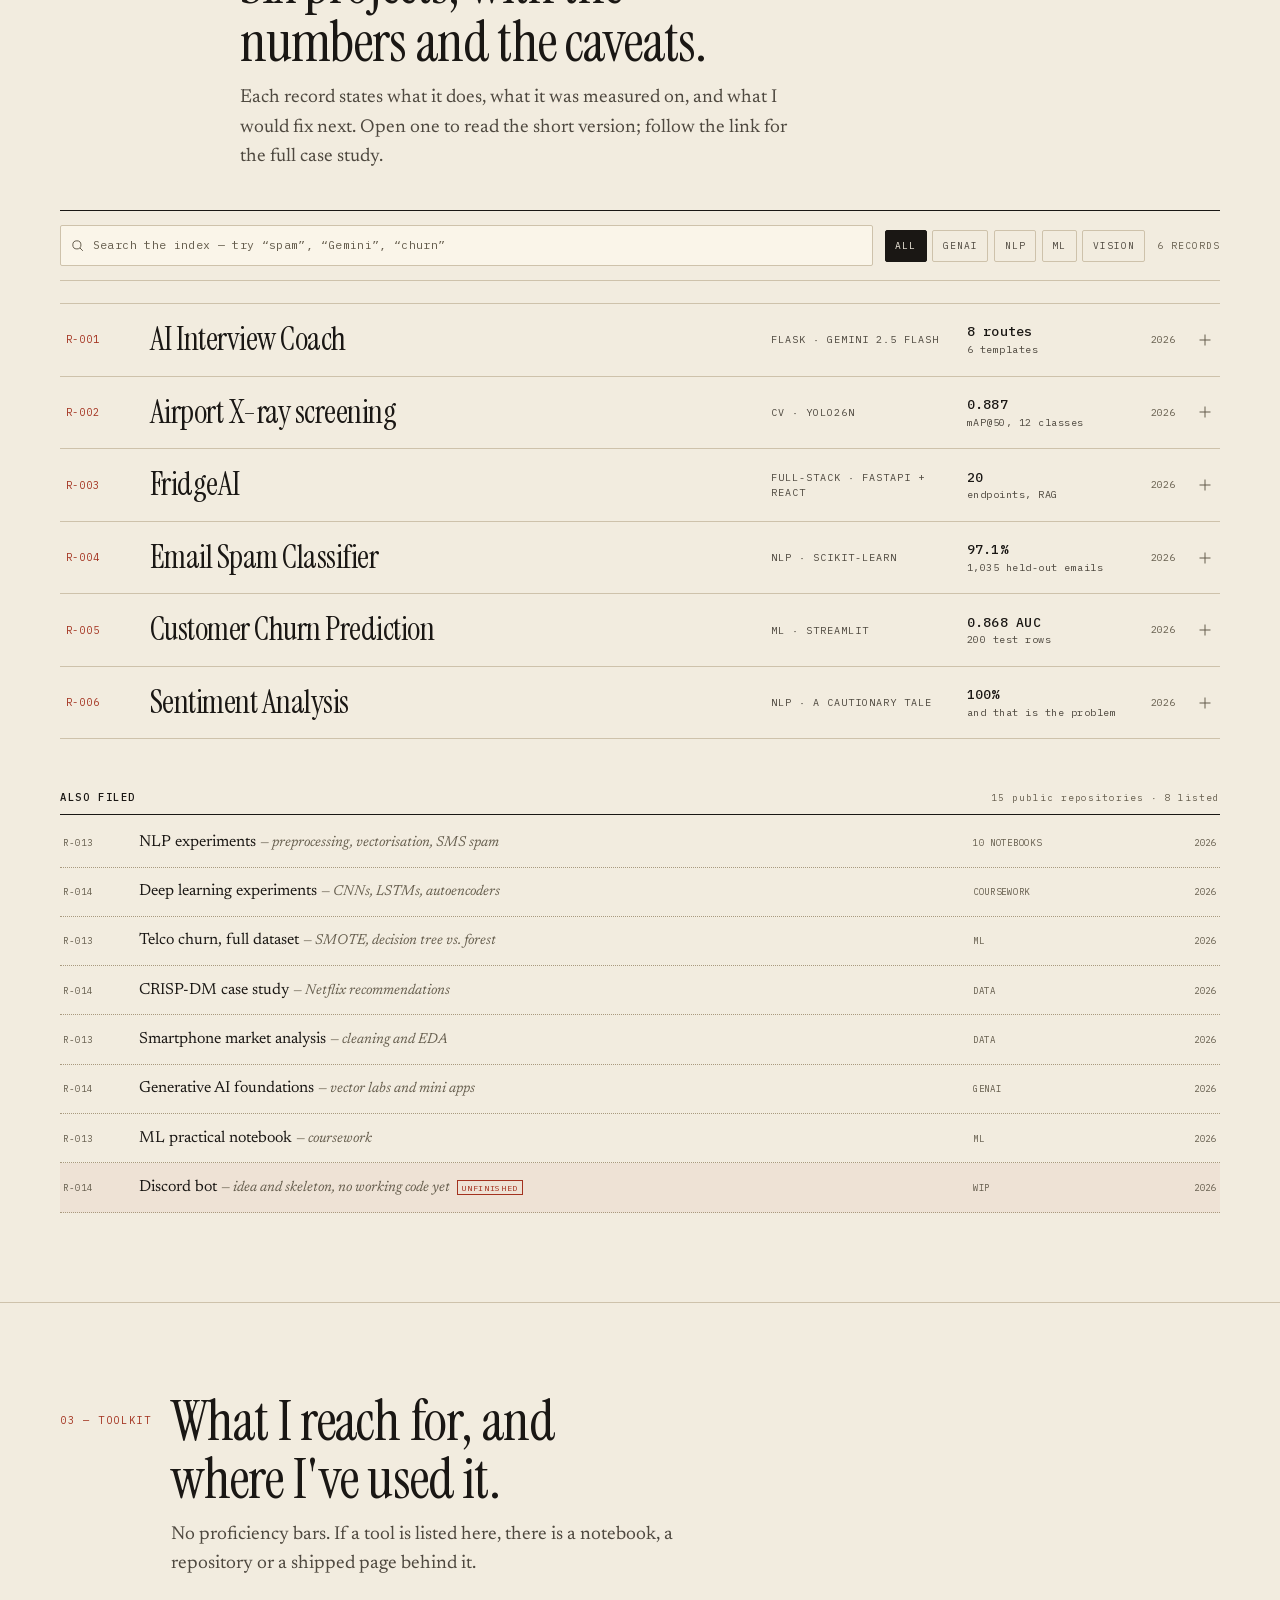
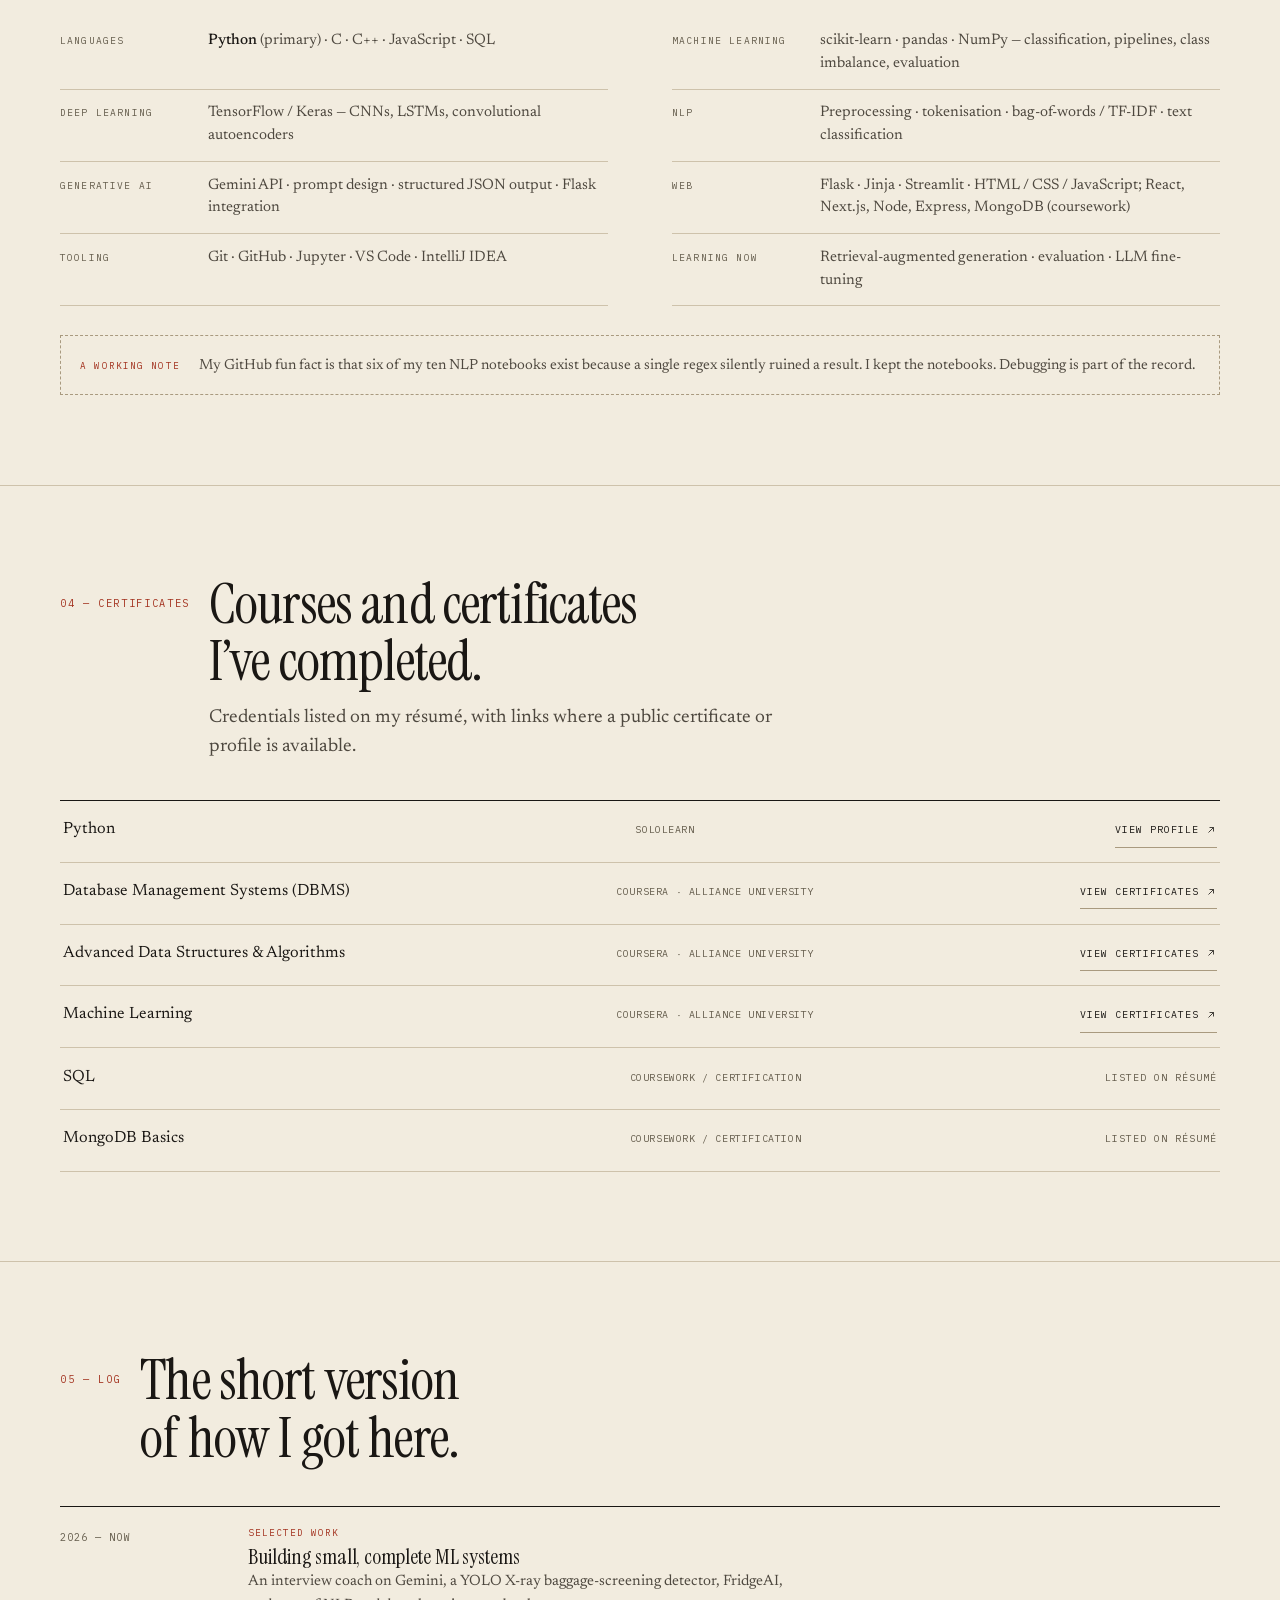
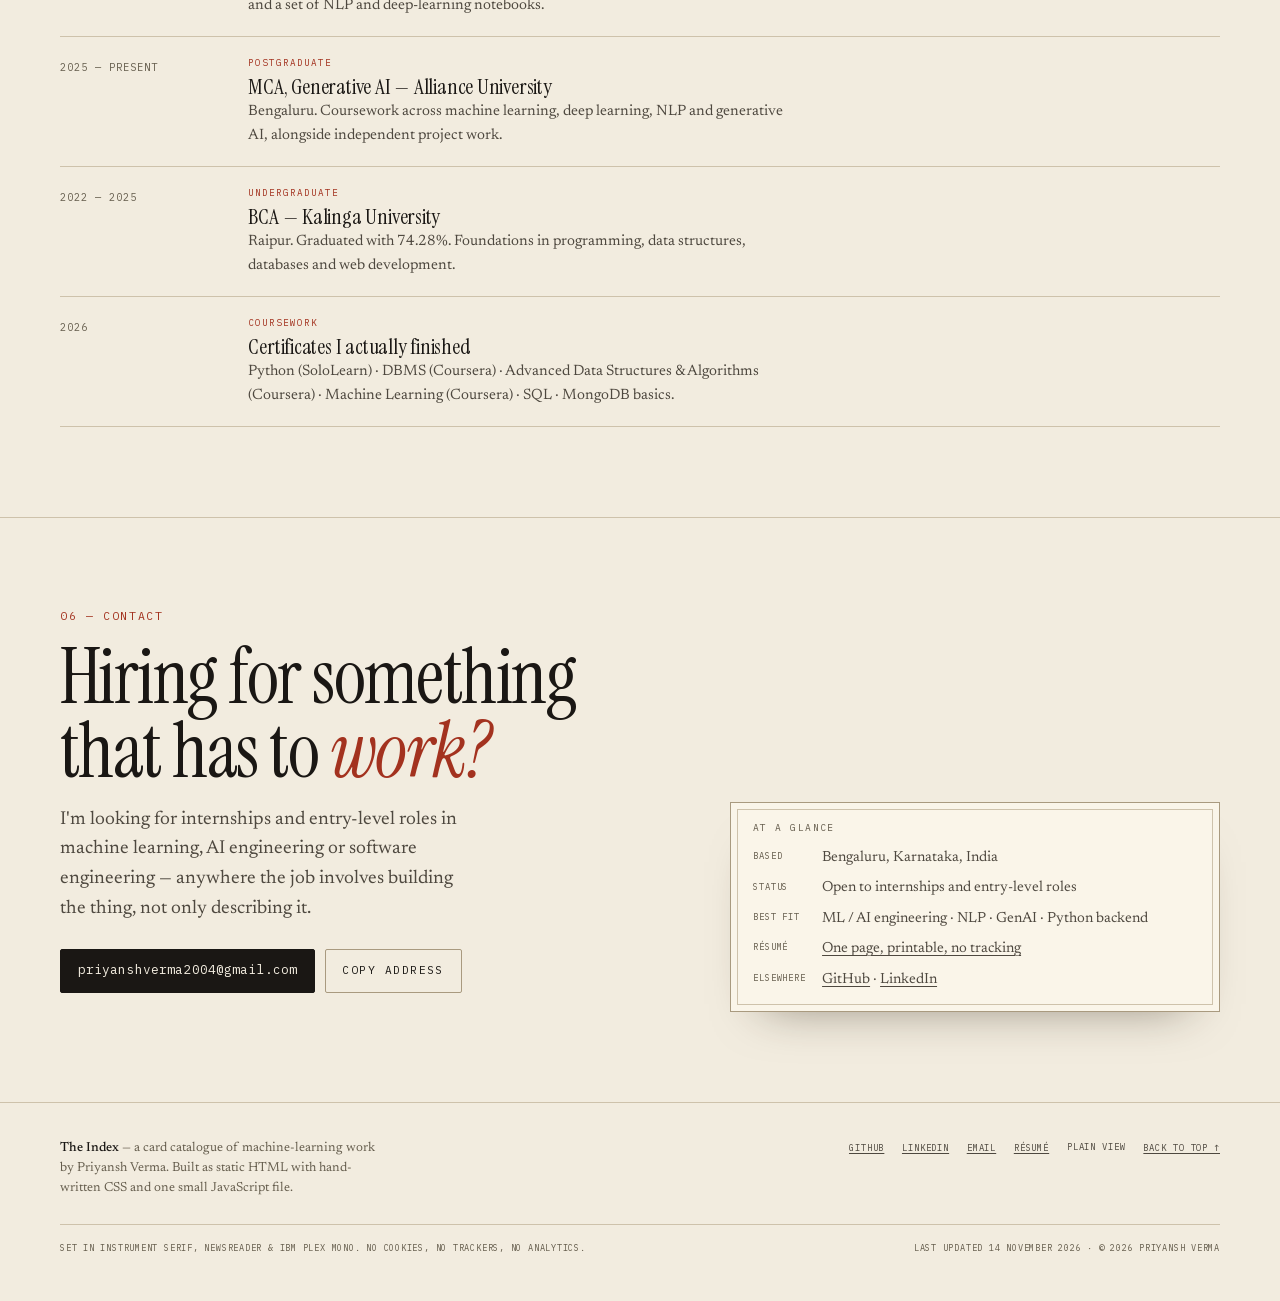
==== commit f23cdc17: "Add Certificates section with links to portfolio and resume" ====
--- a/index.html
+++ b/index.html
@@ -107,6 +107,7 @@
       <a href="#work">Work</a>
       <a href="#about">Profile</a>
       <a href="#toolkit">Toolkit</a>
+      <a href="#certificates">Certificates</a>
       <a href="#log">Log</a>
       <a href="#contact">Contact</a>
     </nav>
@@ -627,11 +628,56 @@
     </div>
   </section>
 
+  <!-- ================= CERTIFICATES ================= -->
+  <section class="section" id="certificates" aria-labelledby="cert-title">
+    <div class="wrap">
+      <div class="section__head">
+        <p class="kicker">04 — Certificates</p>
+        <div>
+          <h2 id="cert-title">Courses and certificates I’ve completed.</h2>
+          <p>Credentials listed on my résumé, with links where a public certificate or profile is available.</p>
+        </div>
+      </div>
+      <ul class="certs" aria-label="Certificates">
+        <li class="cert">
+          <span class="cert__name">Python</span>
+          <span class="cert__issuer">SoloLearn</span>
+          <a class="cert__link" href="https://www.sololearn.com/en/profile/32237188" target="_blank" rel="noopener">View profile <svg viewBox="0 0 24 24" fill="none" stroke="currentColor" stroke-width="1.6" aria-hidden="true"><path d="M7 17L17 7M9 7h8v8"/></svg></a>
+        </li>
+        <li class="cert">
+          <span class="cert__name">Database Management Systems (DBMS)</span>
+          <span class="cert__issuer">Coursera · Alliance University</span>
+          <a class="cert__link" href="https://www.coursera.org/organizations/allianceuniversity/my-learning?myLearningTab=CERTIFICATES" target="_blank" rel="noopener">View certificates <svg viewBox="0 0 24 24" fill="none" stroke="currentColor" stroke-width="1.6" aria-hidden="true"><path d="M7 17L17 7M9 7h8v8"/></svg></a>
+        </li>
+        <li class="cert">
+          <span class="cert__name">Advanced Data Structures &amp; Algorithms</span>
+          <span class="cert__issuer">Coursera · Alliance University</span>
+          <a class="cert__link" href="https://www.coursera.org/organizations/allianceuniversity/my-learning?myLearningTab=CERTIFICATES" target="_blank" rel="noopener">View certificates <svg viewBox="0 0 24 24" fill="none" stroke="currentColor" stroke-width="1.6" aria-hidden="true"><path d="M7 17L17 7M9 7h8v8"/></svg></a>
+        </li>
+        <li class="cert">
+          <span class="cert__name">Machine Learning</span>
+          <span class="cert__issuer">Coursera · Alliance University</span>
+          <a class="cert__link" href="https://www.coursera.org/organizations/allianceuniversity/my-learning?myLearningTab=CERTIFICATES" target="_blank" rel="noopener">View certificates <svg viewBox="0 0 24 24" fill="none" stroke="currentColor" stroke-width="1.6" aria-hidden="true"><path d="M7 17L17 7M9 7h8v8"/></svg></a>
+        </li>
+        <li class="cert">
+          <span class="cert__name">SQL</span>
+          <span class="cert__issuer">Coursework / certification</span>
+          <span class="cert__link cert__link--muted">Listed on résumé</span>
+        </li>
+        <li class="cert">
+          <span class="cert__name">MongoDB Basics</span>
+          <span class="cert__issuer">Coursework / certification</span>
+          <span class="cert__link cert__link--muted">Listed on résumé</span>
+        </li>
+      </ul>
+    </div>
+  </section>
+
   <!-- ================= LOG ================= -->
   <section class="section" id="log" aria-labelledby="log-title">
     <div class="wrap">
       <div class="section__head">
-        <p class="kicker">04 — Log</p>
+        <p class="kicker">05 — Log</p>
         <div>
           <h2 id="log-title">The short version of how I got here.</h2>
         </div>
@@ -677,7 +723,7 @@
   <section class="section contact" id="contact" aria-labelledby="contact-title">
     <div class="wrap contact__grid">
       <div>
-        <p class="kicker mono" style="color:var(--stamp);margin-bottom:1rem">05 — Contact</p>
+        <p class="kicker mono" style="color:var(--stamp);margin-bottom:1rem">06 — Contact</p>
         <h2 id="contact-title">Hiring for something that has to <em>work?</em></h2>
         <div class="contact__body">
           <p>I'm looking for internships and entry-level roles in machine learning, AI engineering or software engineering — anywhere the job involves building the thing, not only describing it.</p>
--- a/assets/css/archive.css
+++ b/assets/css/archive.css
@@ -532,6 +532,25 @@
 }
 .learning span{font-family:var(--mono);font-size:.58rem;letter-spacing:.12em;text-transform:uppercase;color:var(--stamp)}
 .learning p{font-size:.92rem;color:var(--ink-2);flex:1 1 320px}
+
+/* ---------- Certificates ---------- */
+.certs{list-style:none;padding:0;margin:0;border-top:1px solid var(--ink)}
+.cert{
+  display:grid;grid-template-columns:minmax(0,1.2fr) minmax(0,1fr) auto;
+  gap:.6rem 1.2rem;align-items:baseline;
+  padding:.9rem .2rem;border-bottom:1px solid var(--rule);
+}
+.cert__name{font-size:1.02rem;color:var(--ink);line-height:1.35}
+.cert__issuer{font-family:var(--mono);font-size:.62rem;letter-spacing:.06em;text-transform:uppercase;color:var(--ink-3);line-height:1.5}
+.cert__link{
+  font-family:var(--mono);font-size:.62rem;letter-spacing:.1em;text-transform:uppercase;
+  text-decoration:none;border-bottom:1px solid var(--rule-strong);padding-bottom:.15rem;
+  display:inline-flex;align-items:center;gap:.35rem;white-space:nowrap;justify-self:end;min-height:32px;
+}
+.cert__link svg{width:12px;height:12px}
+.cert__link:hover{border-color:var(--stamp);color:var(--stamp)}
+.cert__link--muted{border-bottom:0;color:var(--ink-3);cursor:default}
+.cert__link--muted:hover{color:var(--ink-3)}
 
 /* ---------- Log ---------- */
 .log{position:relative;padding-left:0;list-style:none;margin:0}
@@ -765,6 +784,8 @@
   .archive-row .kind{display:none}
   .tool{grid-template-columns:1fr;gap:.2rem}
   .toolkit{grid-template-columns:1fr}
+  .cert{grid-template-columns:1fr;gap:.2rem}
+  .cert__link{justify-self:start}
   .log__item{grid-template-columns:1fr;gap:.35rem}
   .entry,.skills{grid-template-columns:1fr;gap:.2rem}
   .entry__when{padding-top:0}
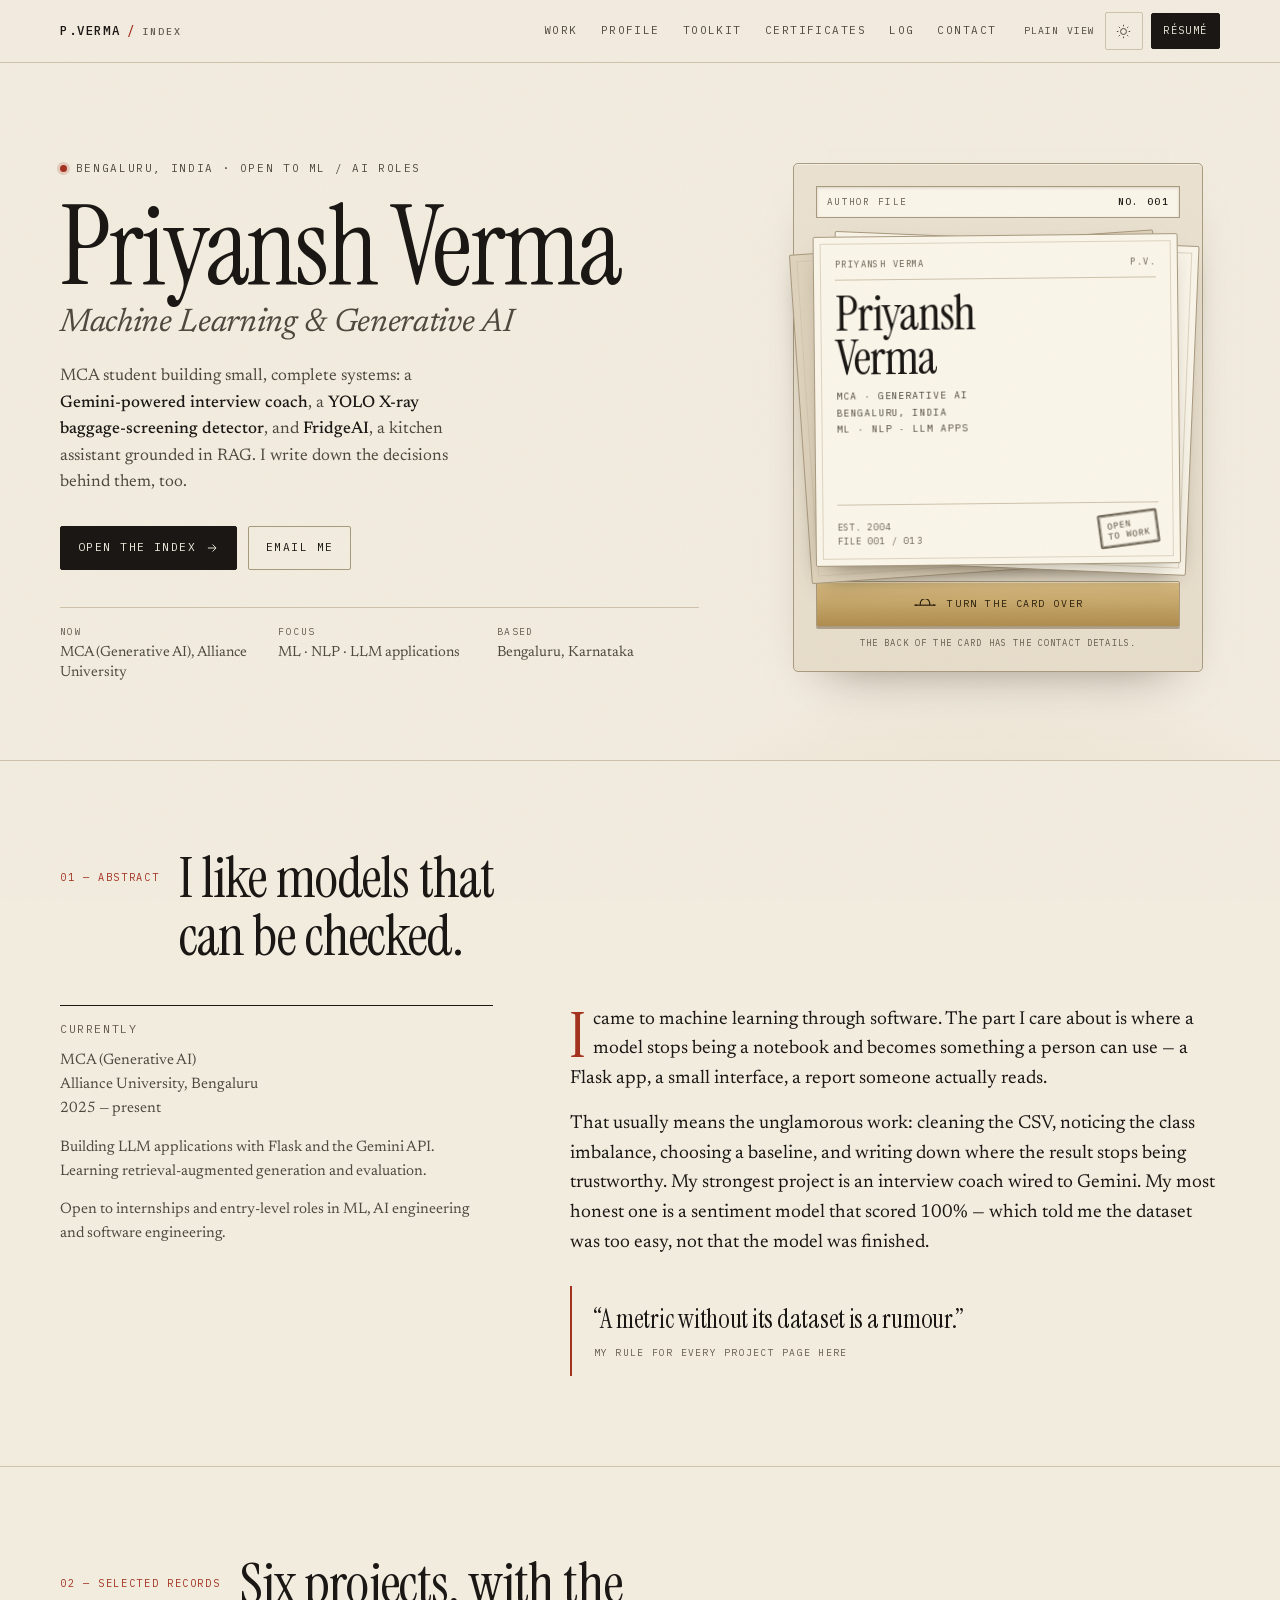
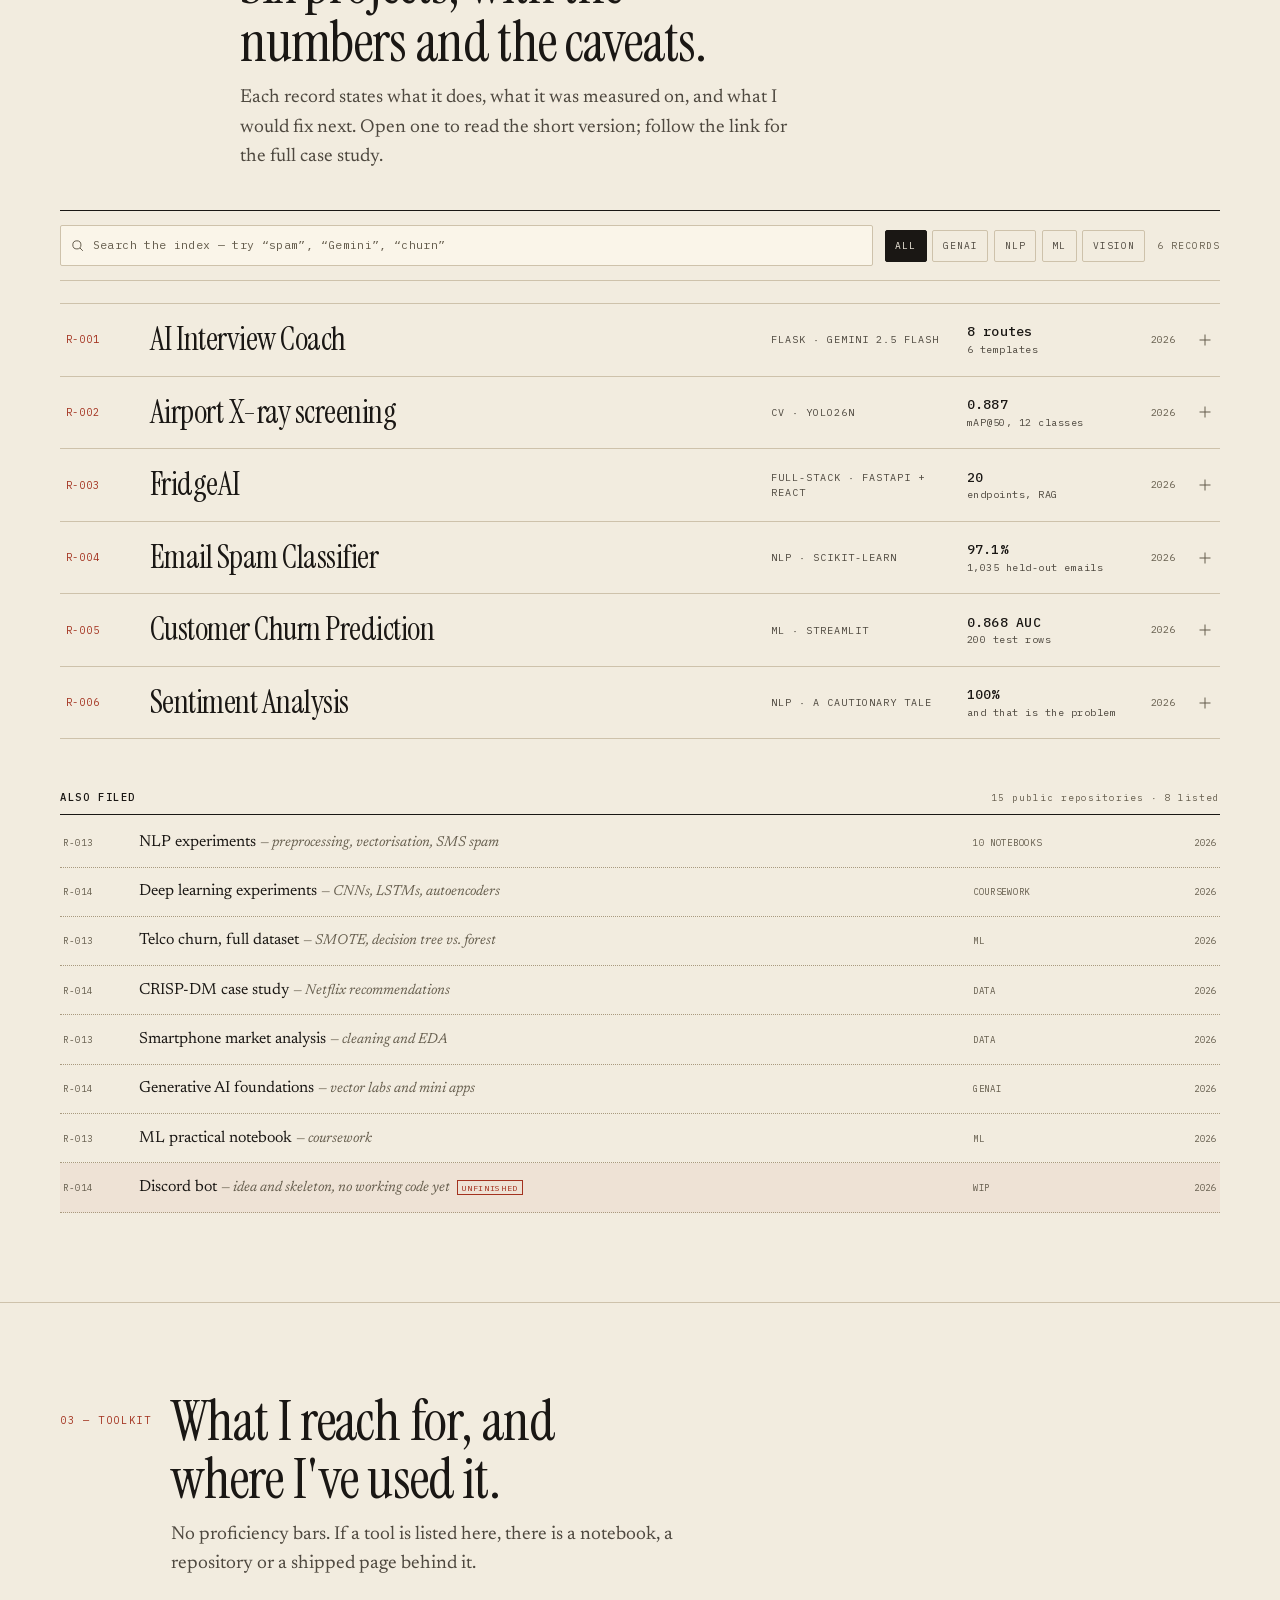
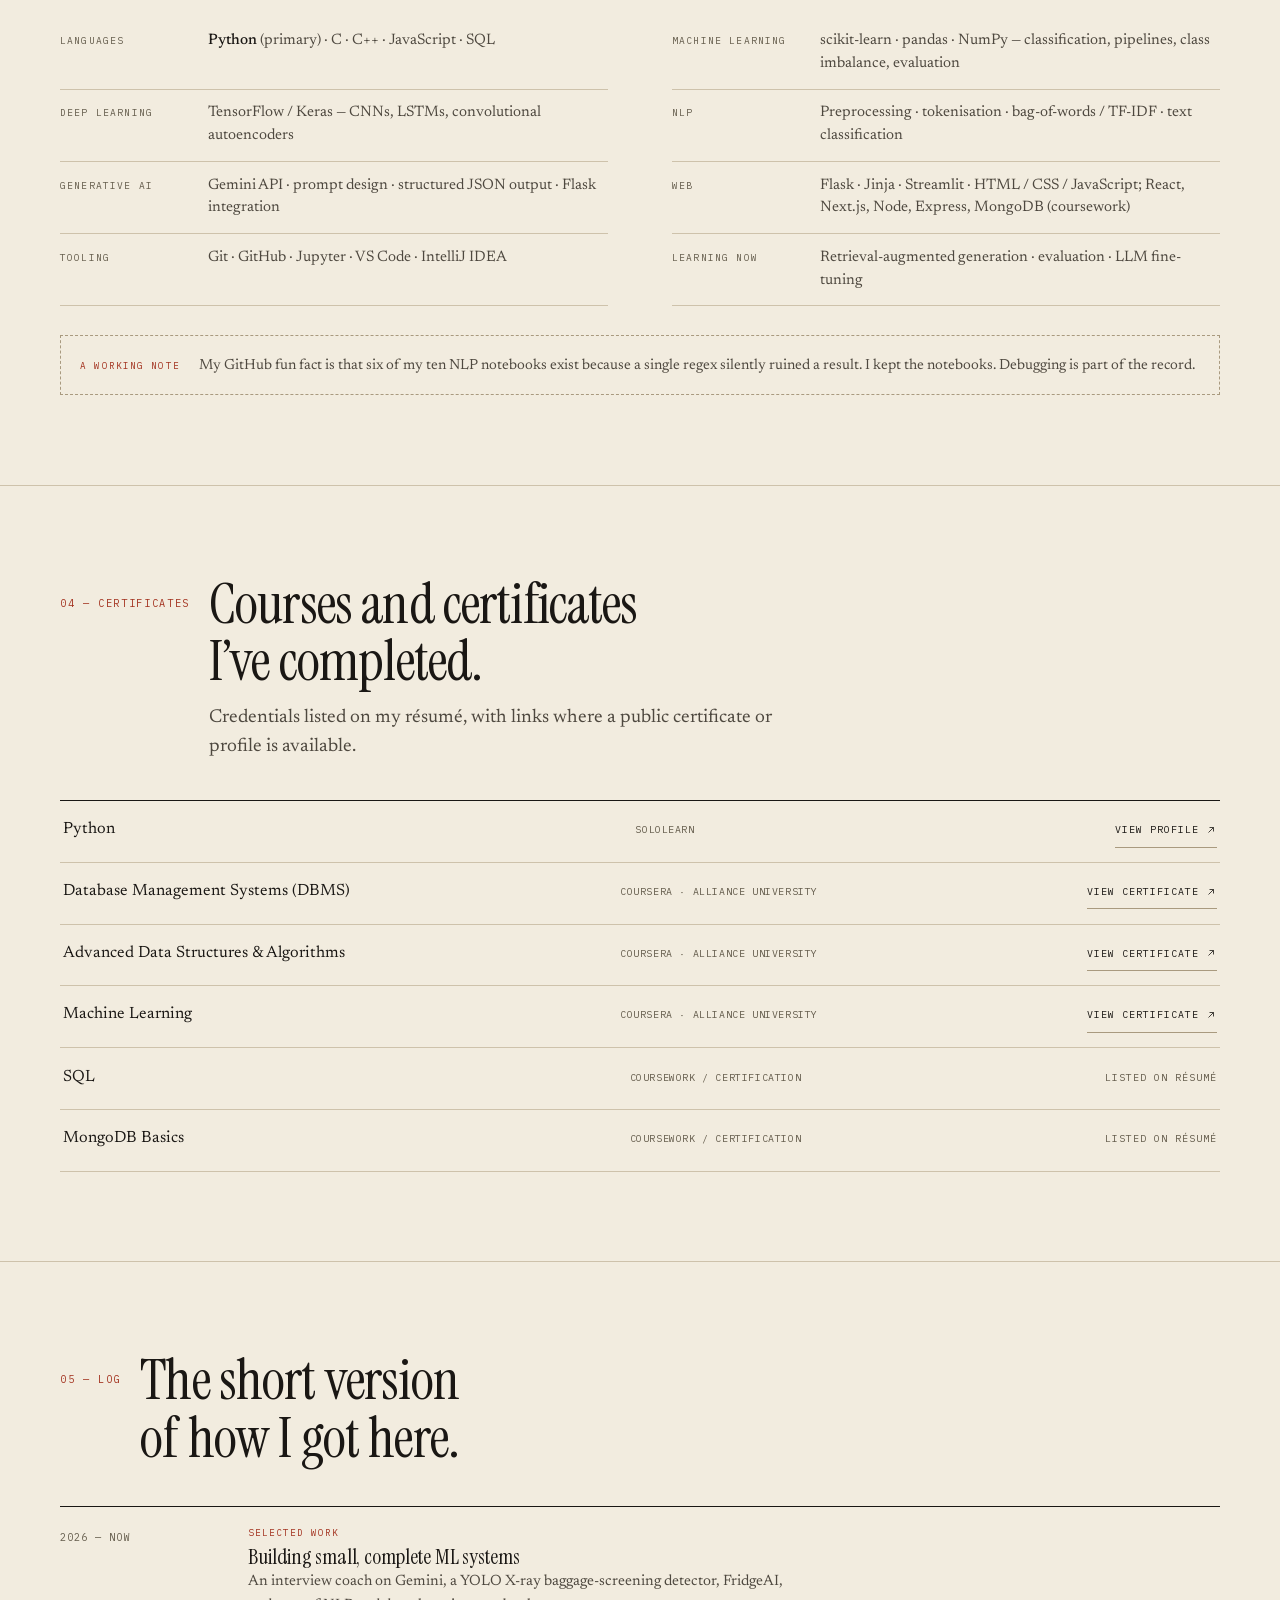
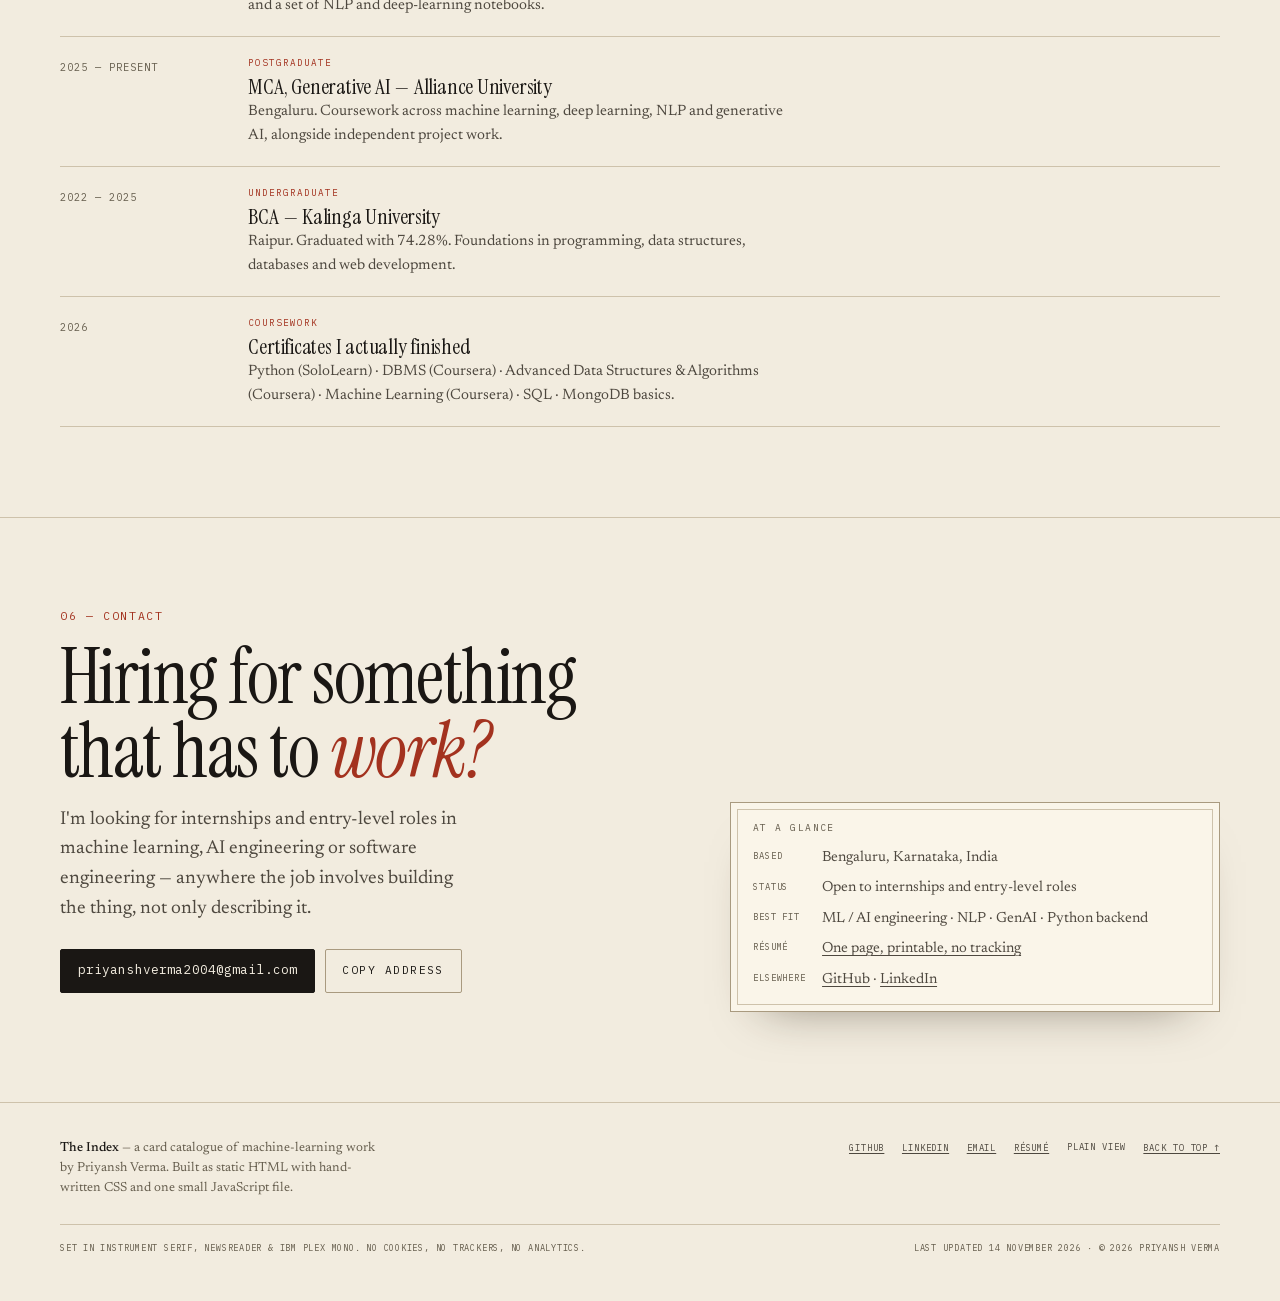
==== commit 4dff974d: "Link specific Coursera accomplishment certificates" ====
--- a/index.html
+++ b/index.html
@@ -647,17 +647,17 @@
         <li class="cert">
           <span class="cert__name">Database Management Systems (DBMS)</span>
           <span class="cert__issuer">Coursera · Alliance University</span>
-          <a class="cert__link" href="https://www.coursera.org/organizations/allianceuniversity/my-learning?myLearningTab=CERTIFICATES" target="_blank" rel="noopener">View certificates <svg viewBox="0 0 24 24" fill="none" stroke="currentColor" stroke-width="1.6" aria-hidden="true"><path d="M7 17L17 7M9 7h8v8"/></svg></a>
+          <a class="cert__link" href="https://www.coursera.org/account/accomplishments/verify/08Z99RYWXLDU" target="_blank" rel="noopener">View certificate <svg viewBox="0 0 24 24" fill="none" stroke="currentColor" stroke-width="1.6" aria-hidden="true"><path d="M7 17L17 7M9 7h8v8"/></svg></a>
         </li>
         <li class="cert">
           <span class="cert__name">Advanced Data Structures &amp; Algorithms</span>
           <span class="cert__issuer">Coursera · Alliance University</span>
-          <a class="cert__link" href="https://www.coursera.org/organizations/allianceuniversity/my-learning?myLearningTab=CERTIFICATES" target="_blank" rel="noopener">View certificates <svg viewBox="0 0 24 24" fill="none" stroke="currentColor" stroke-width="1.6" aria-hidden="true"><path d="M7 17L17 7M9 7h8v8"/></svg></a>
+          <a class="cert__link" href="https://www.coursera.org/account/accomplishments/verify/0D1Z4XBJWHRK" target="_blank" rel="noopener">View certificate <svg viewBox="0 0 24 24" fill="none" stroke="currentColor" stroke-width="1.6" aria-hidden="true"><path d="M7 17L17 7M9 7h8v8"/></svg></a>
         </li>
         <li class="cert">
           <span class="cert__name">Machine Learning</span>
           <span class="cert__issuer">Coursera · Alliance University</span>
-          <a class="cert__link" href="https://www.coursera.org/organizations/allianceuniversity/my-learning?myLearningTab=CERTIFICATES" target="_blank" rel="noopener">View certificates <svg viewBox="0 0 24 24" fill="none" stroke="currentColor" stroke-width="1.6" aria-hidden="true"><path d="M7 17L17 7M9 7h8v8"/></svg></a>
+          <a class="cert__link" href="https://www.coursera.org/account/accomplishments/verify/J28CYCP1X08O" target="_blank" rel="noopener">View certificate <svg viewBox="0 0 24 24" fill="none" stroke="currentColor" stroke-width="1.6" aria-hidden="true"><path d="M7 17L17 7M9 7h8v8"/></svg></a>
         </li>
         <li class="cert">
           <span class="cert__name">SQL</span>
